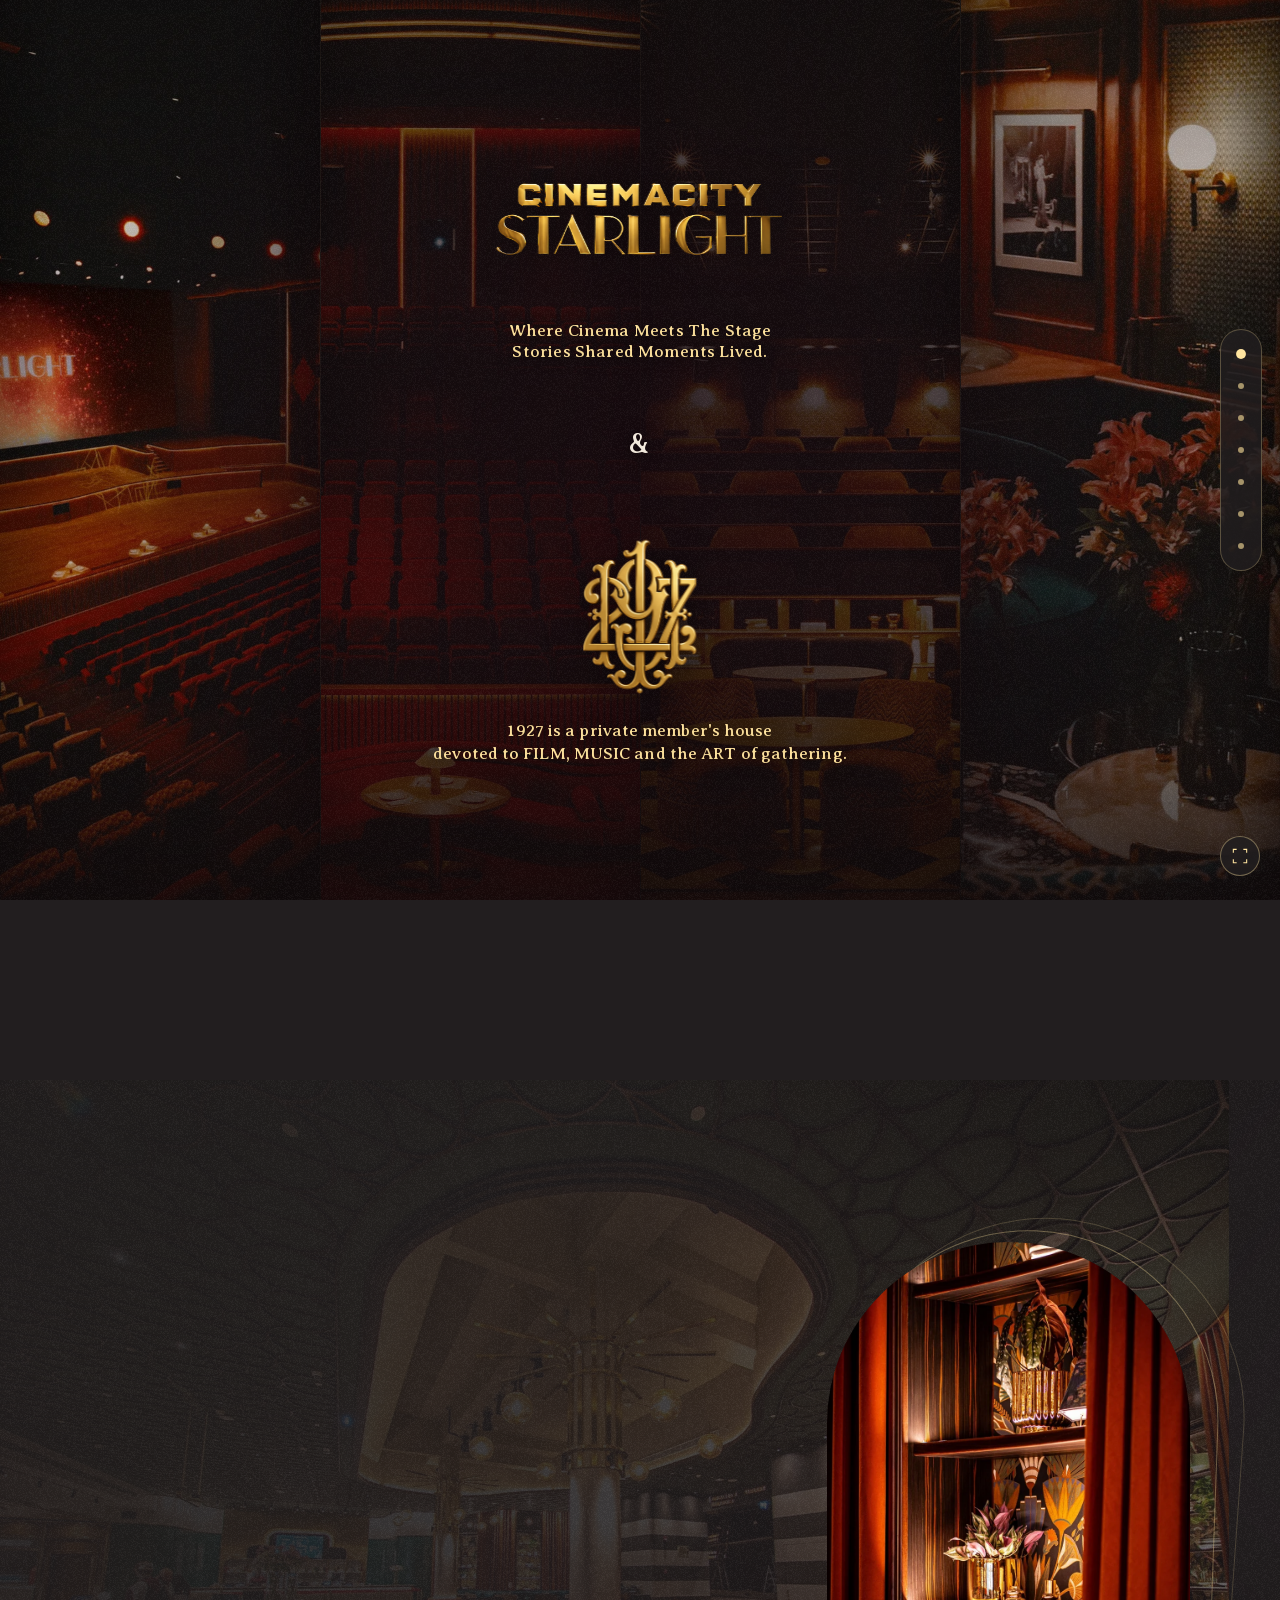
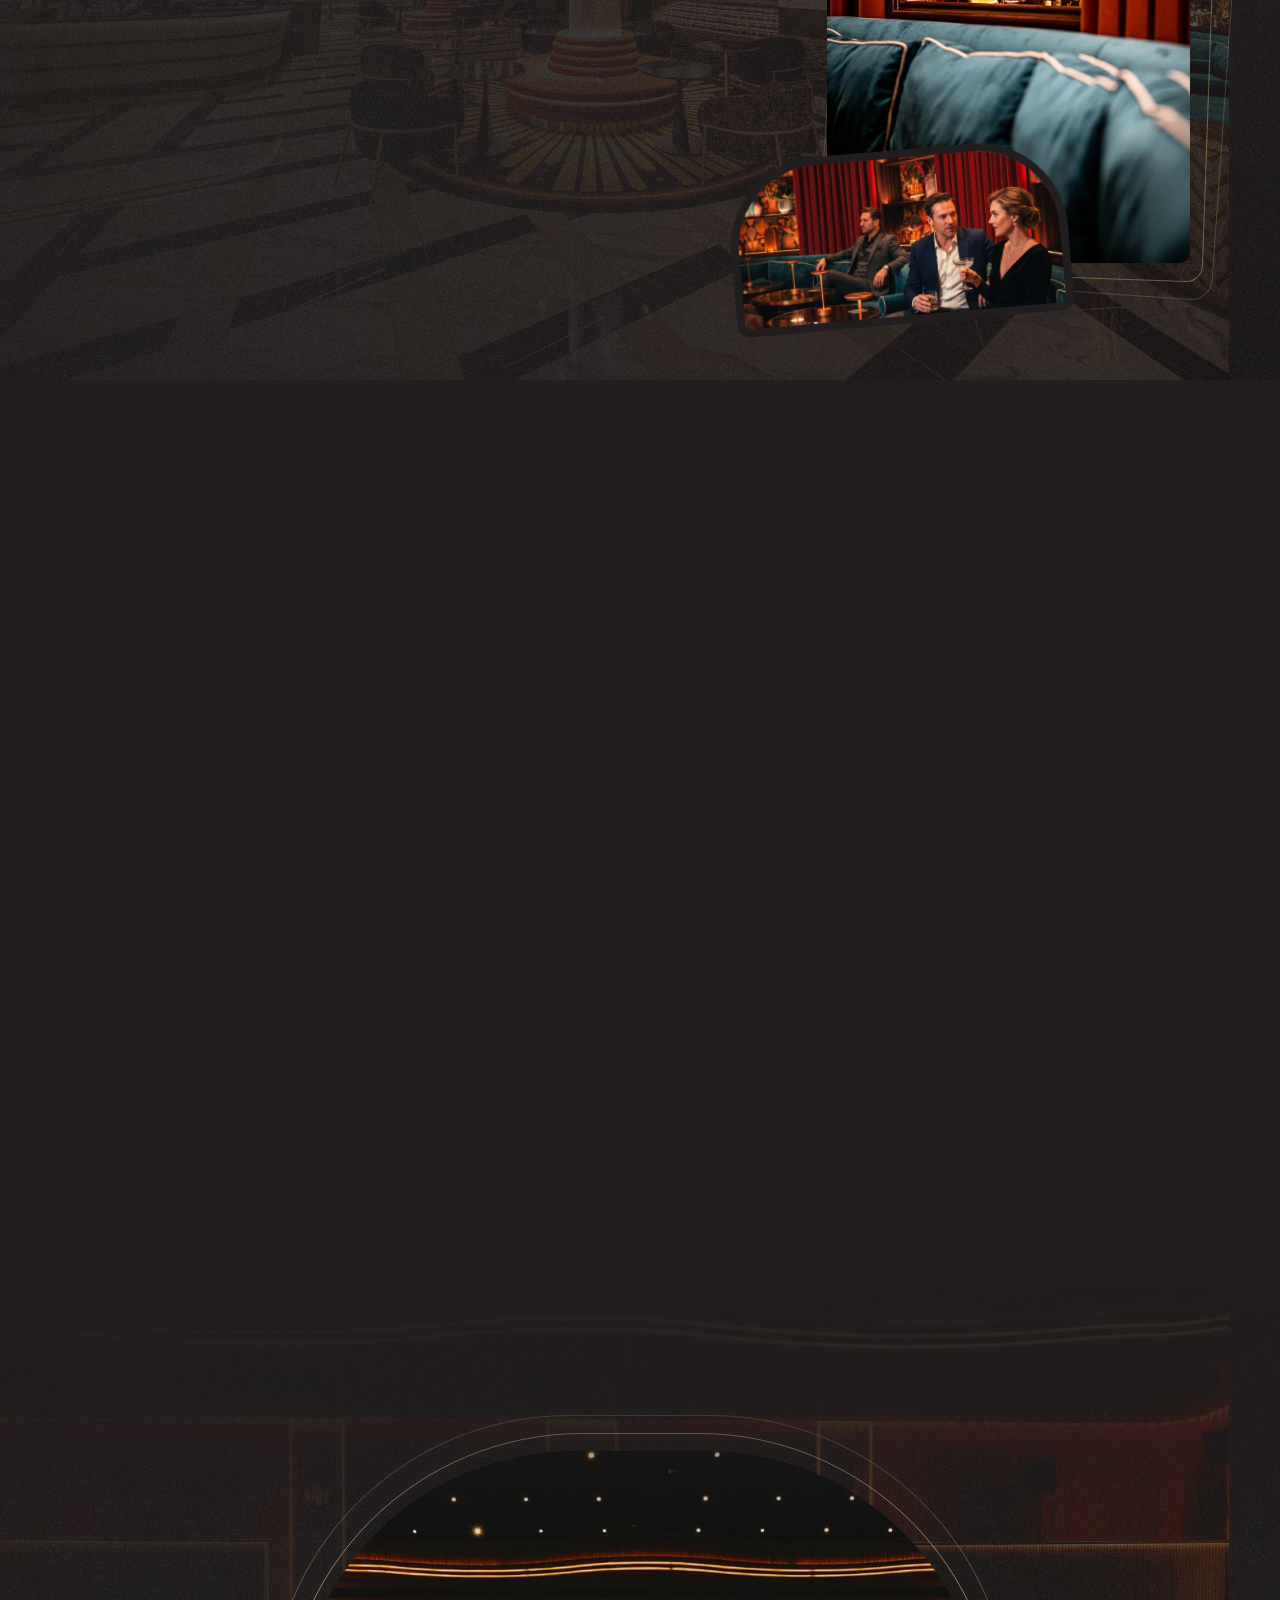
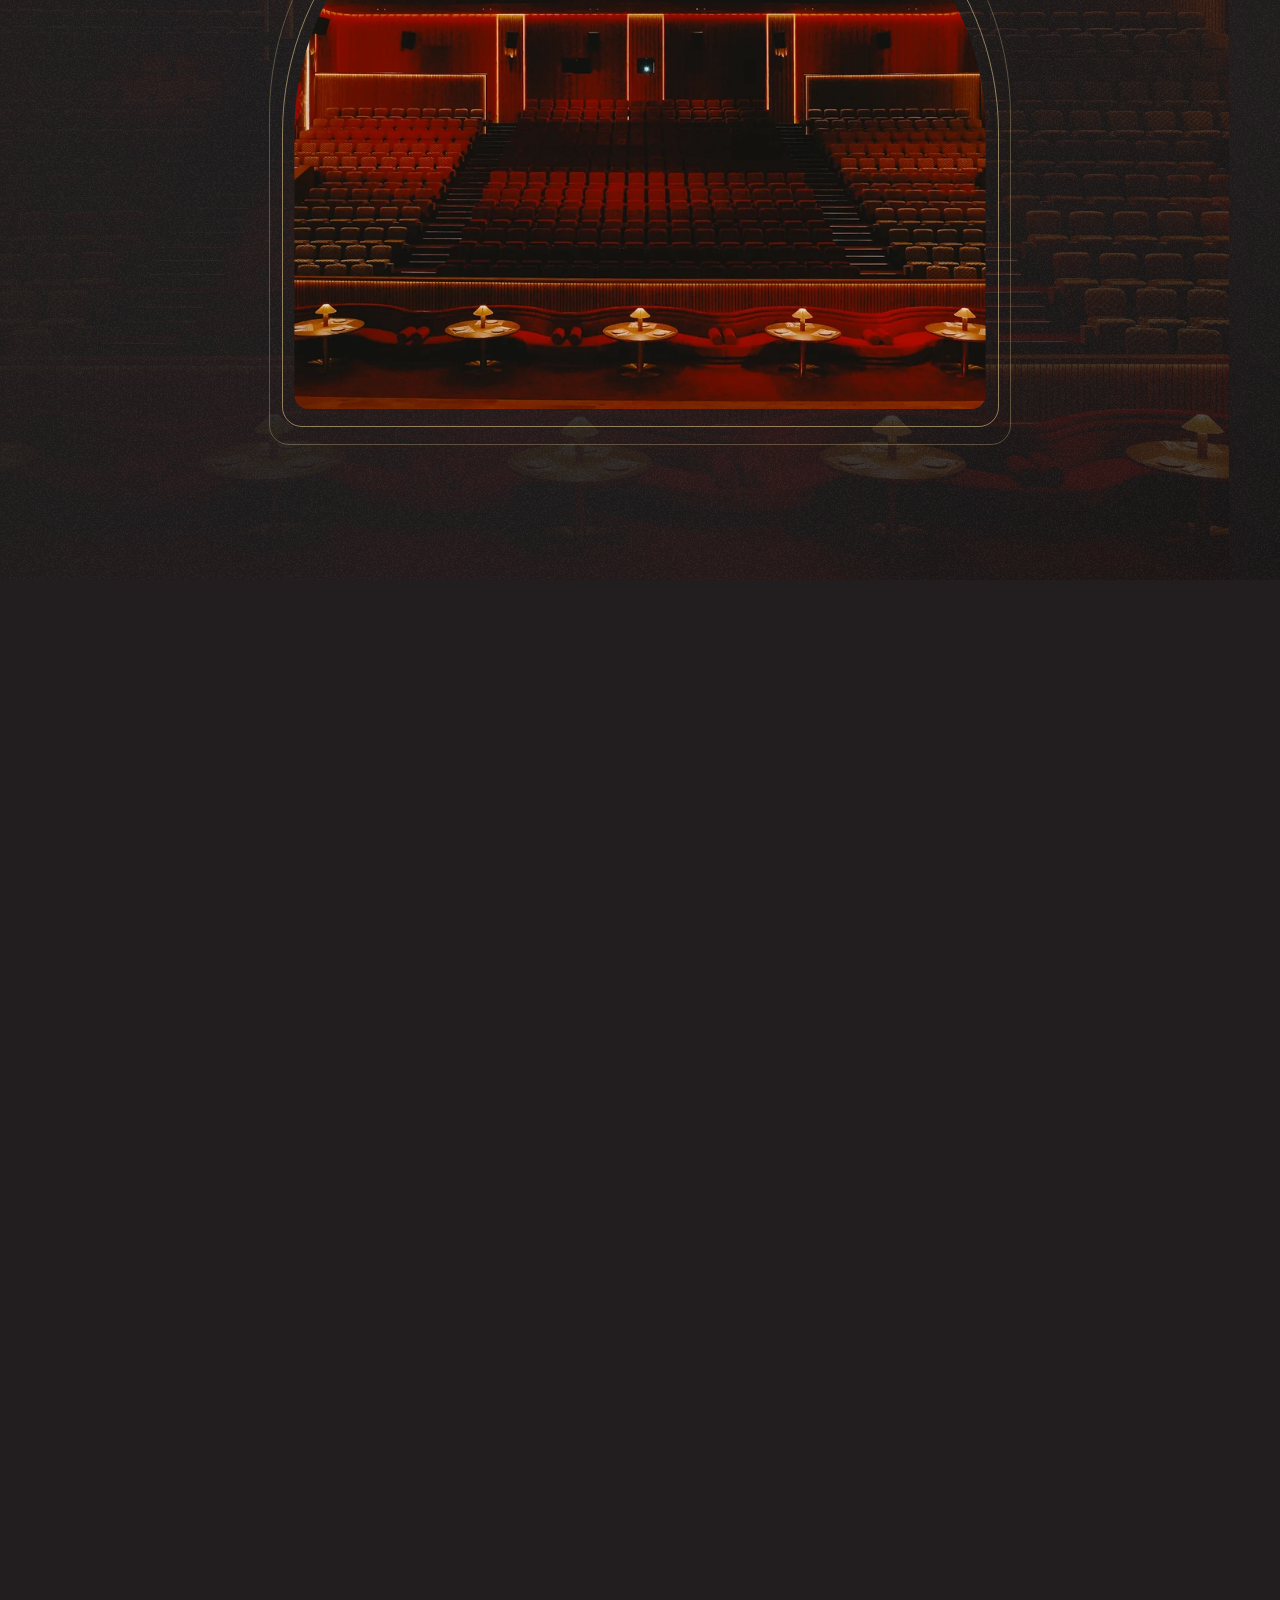
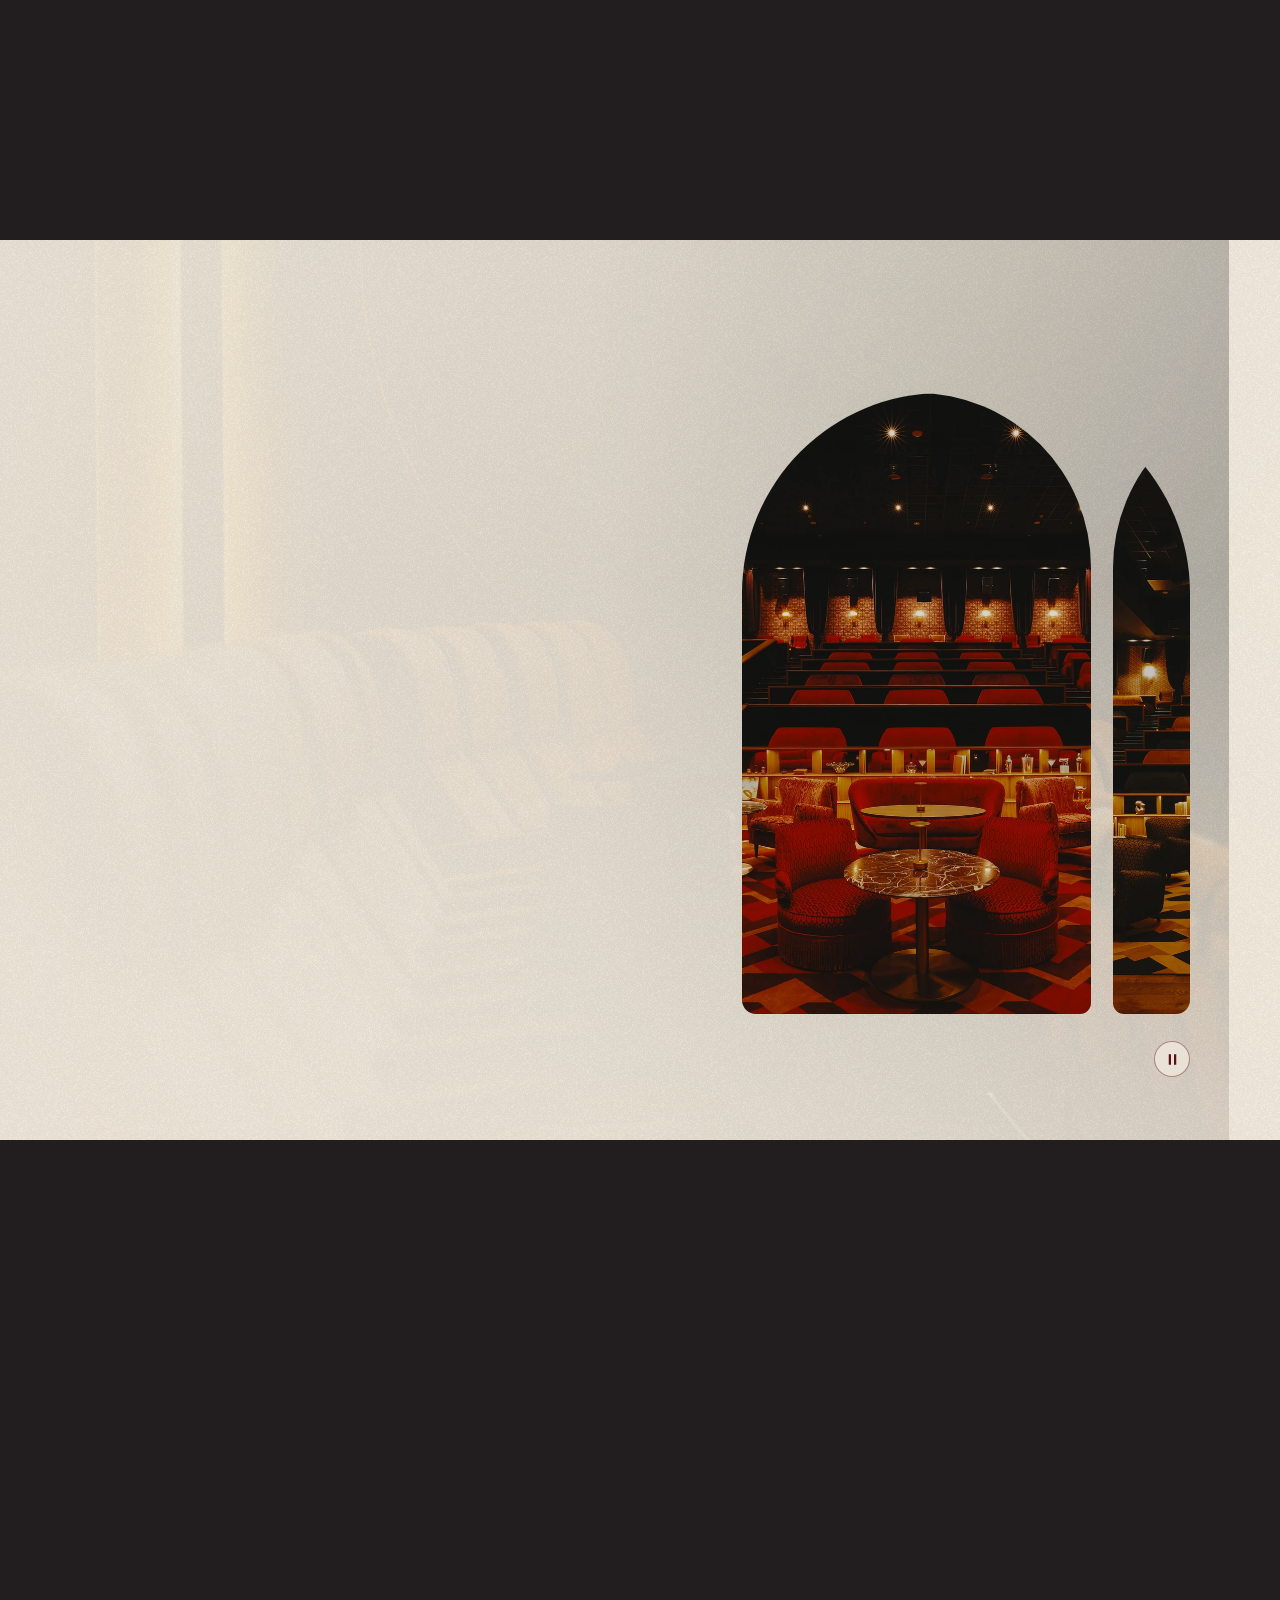
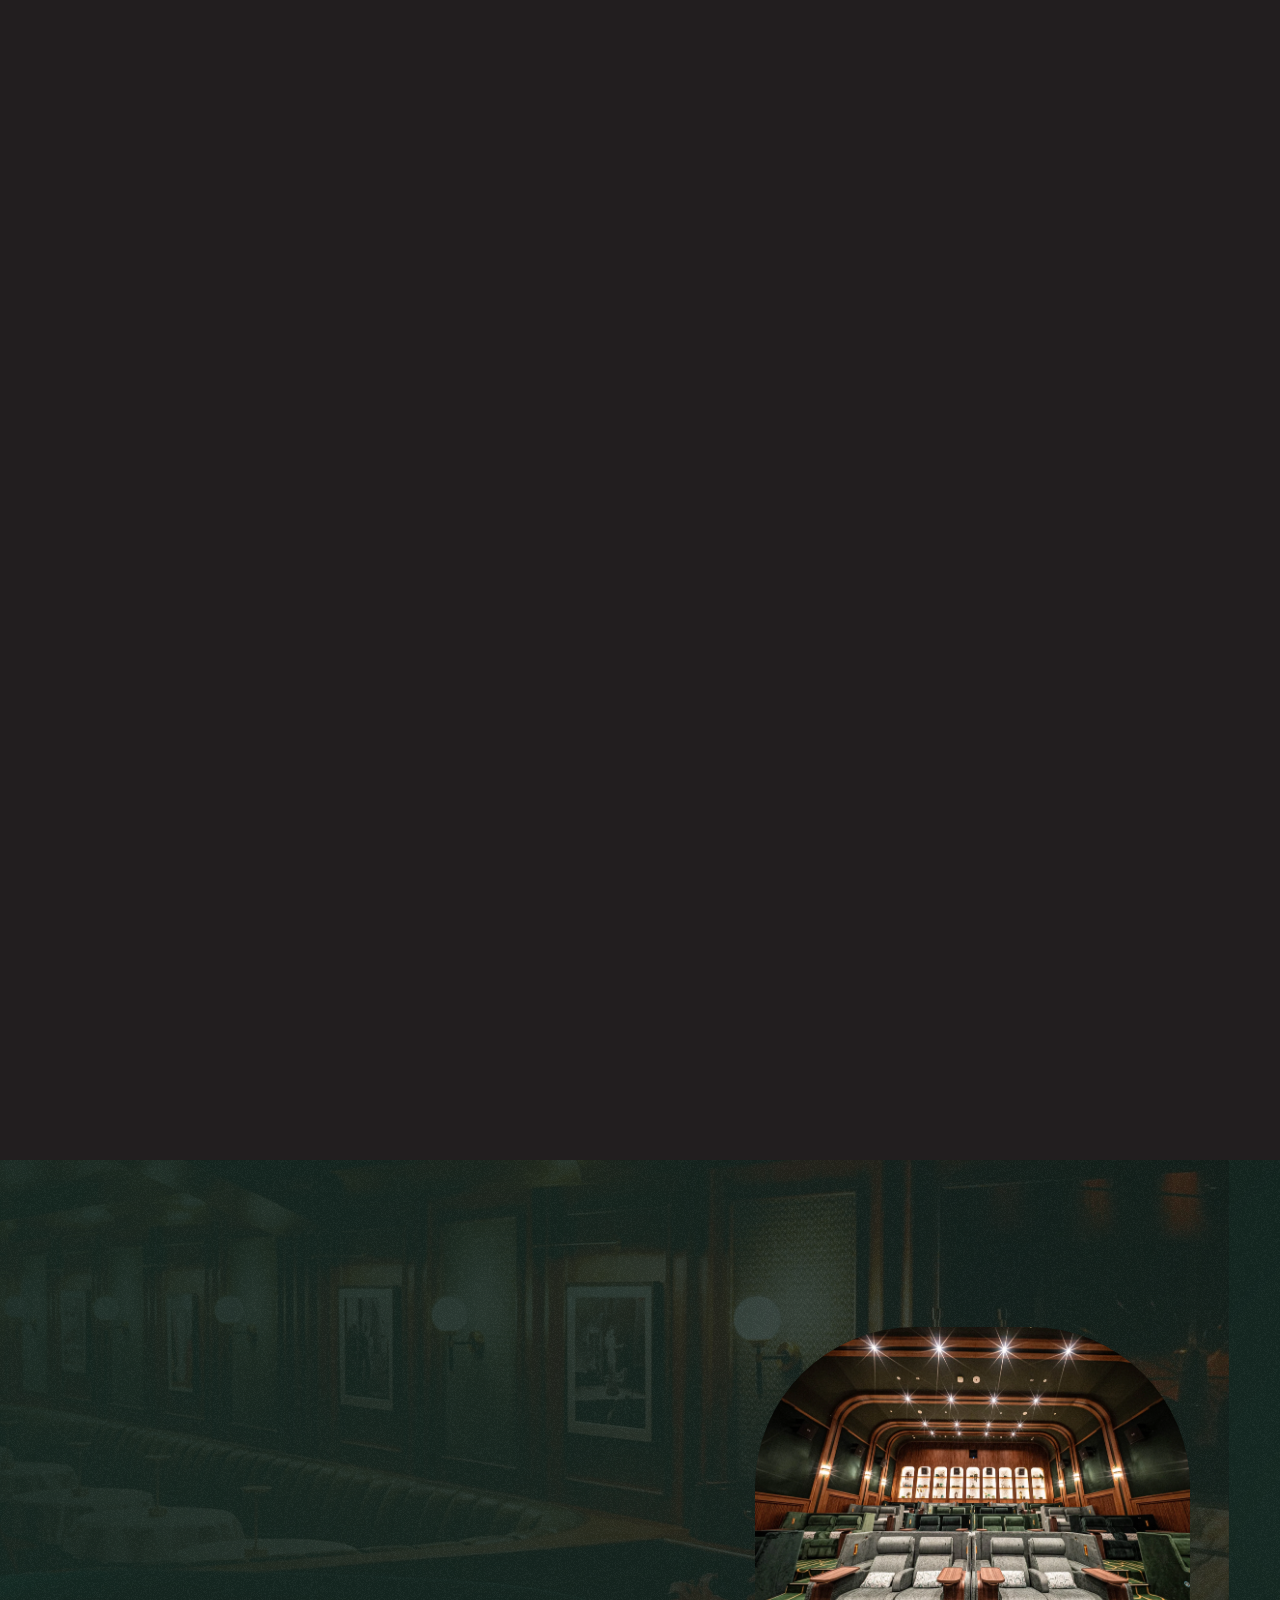
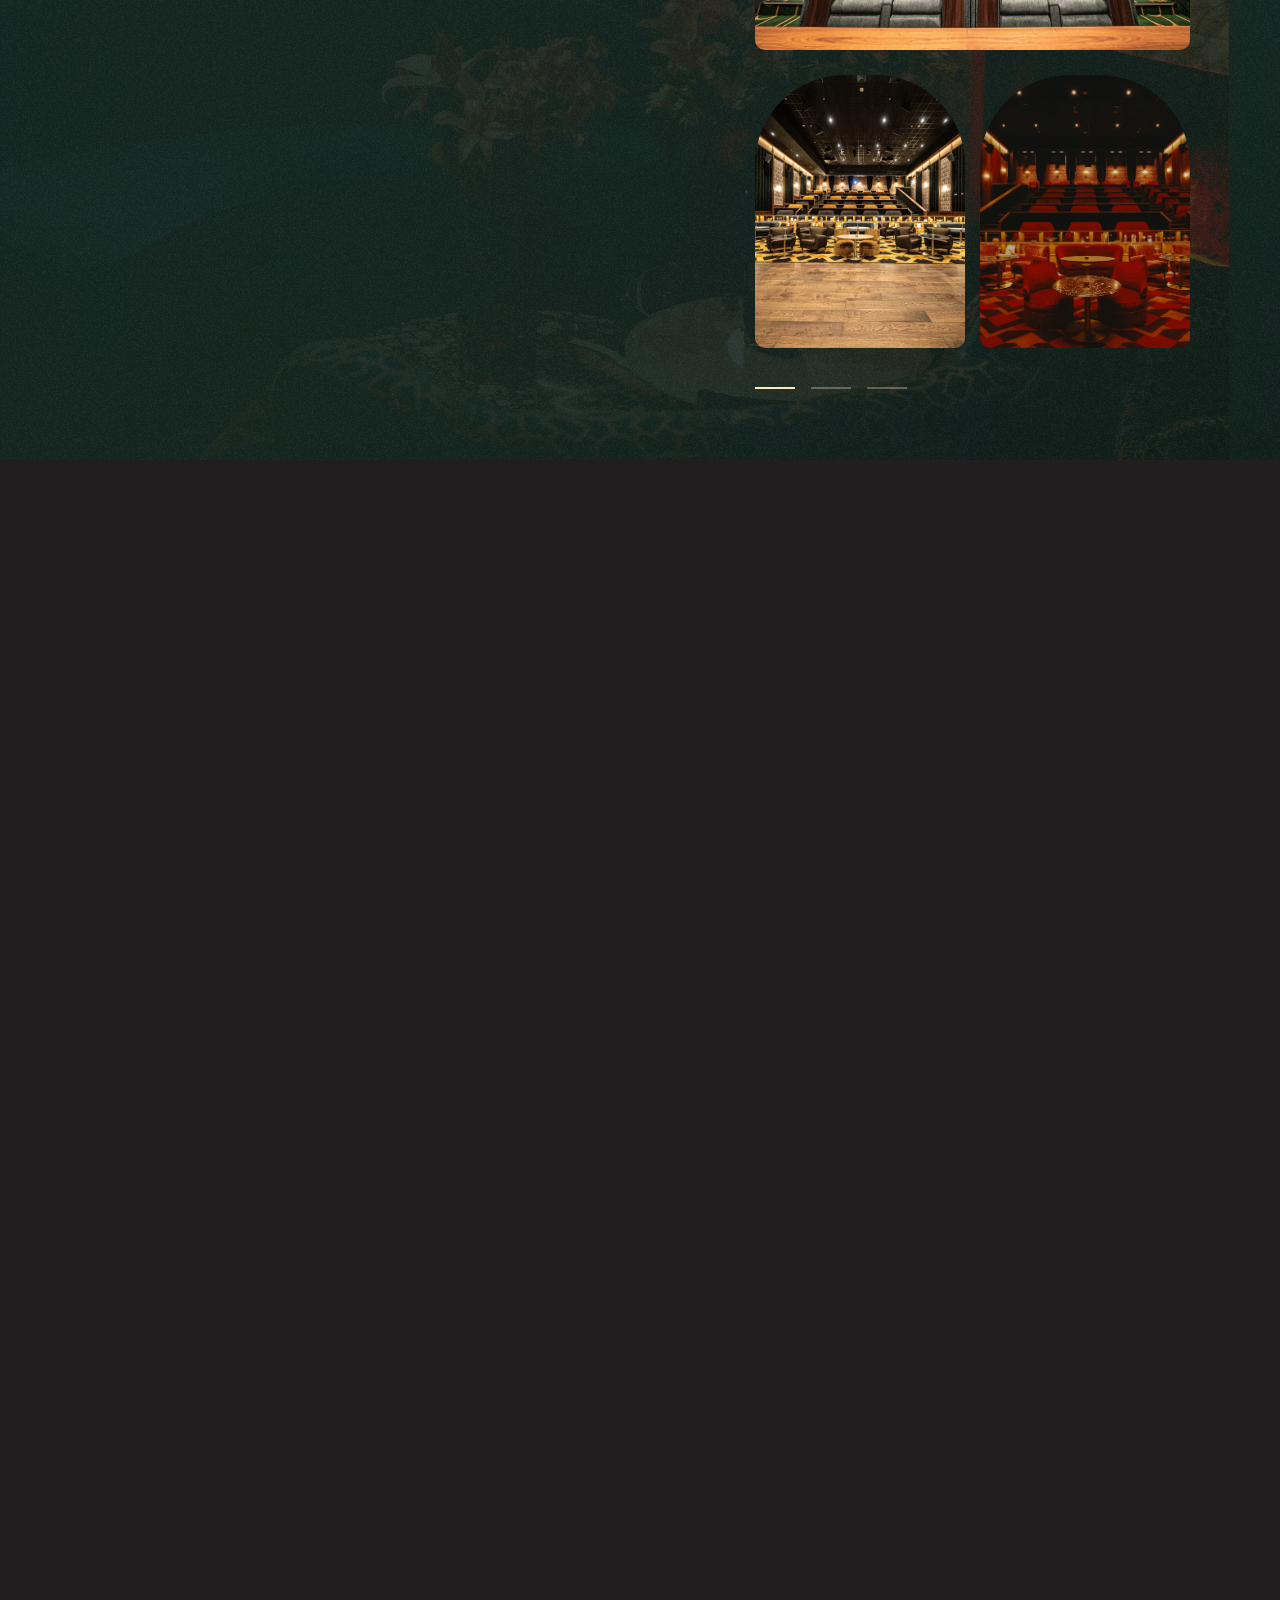
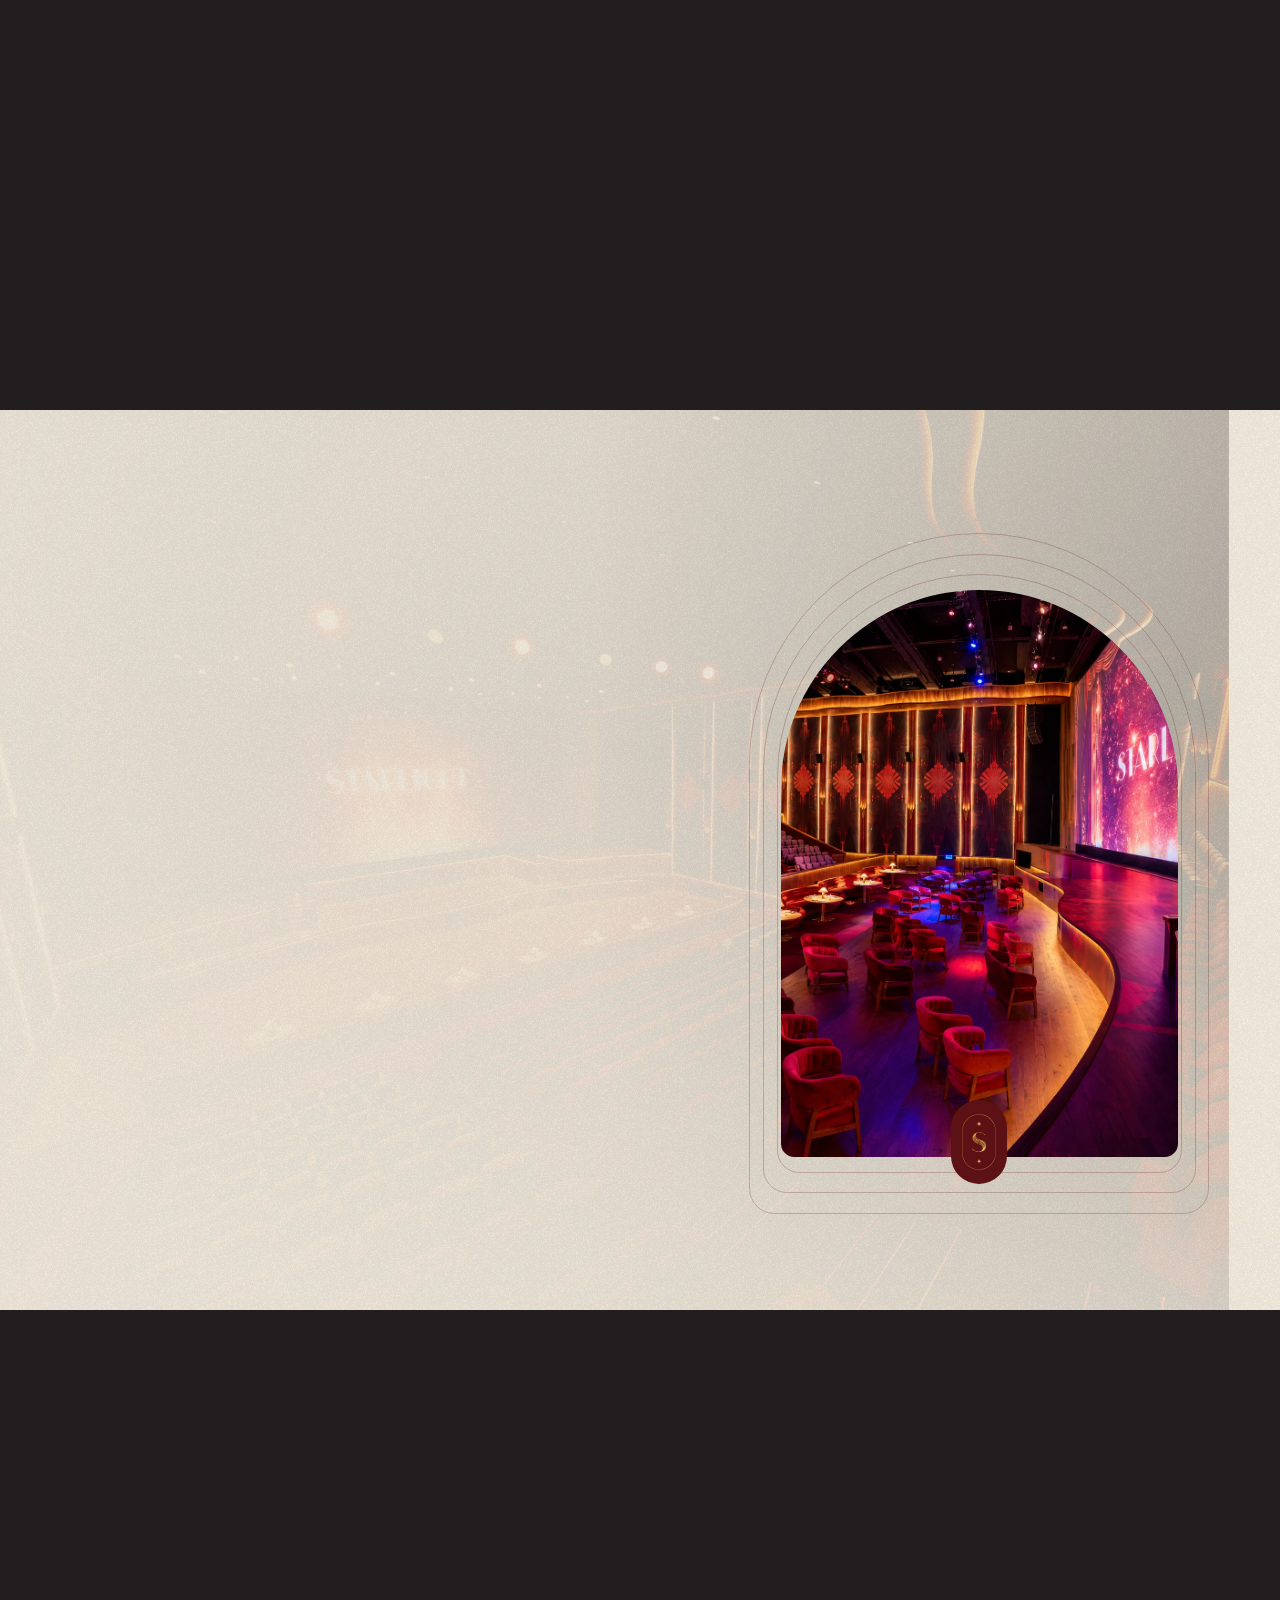
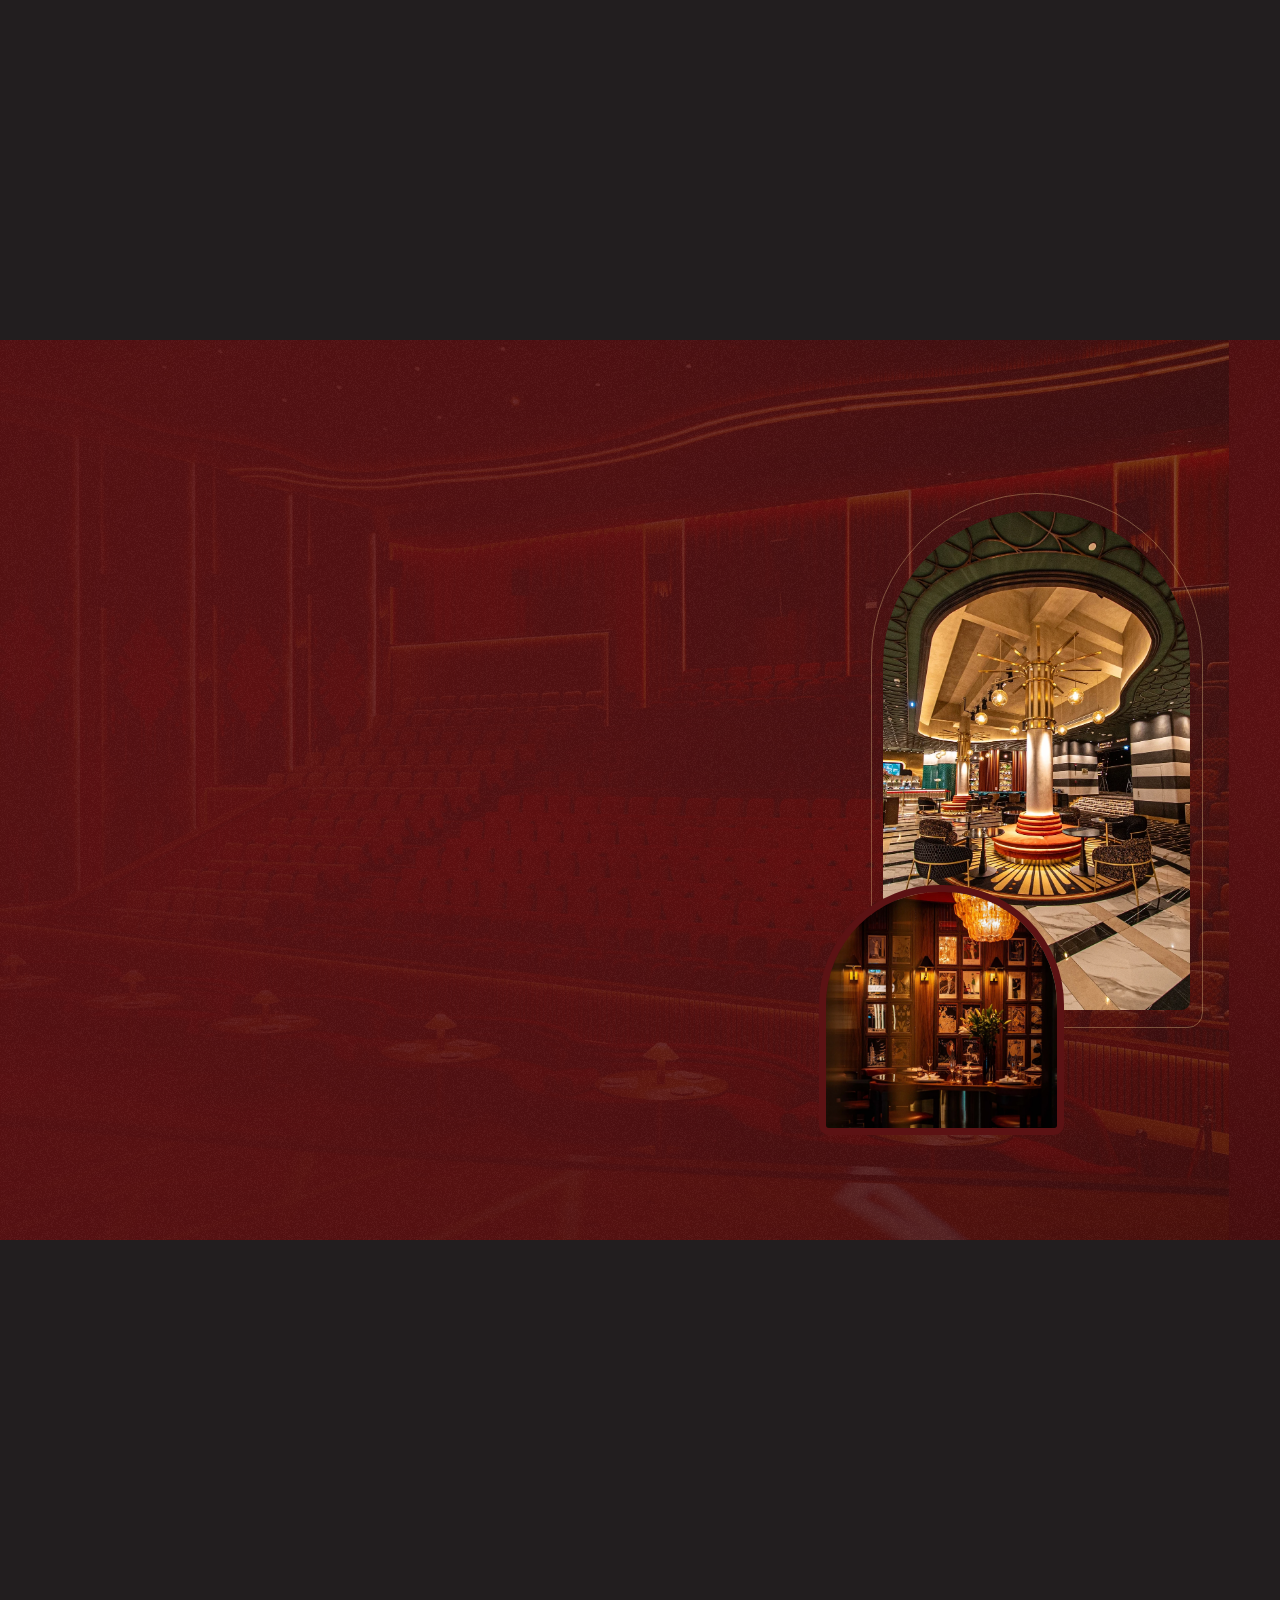
==== presentation/index.html @ e727a0d0 "Publish animated Starlight & 1927 presentation v22 with optimized web photos" ====
<!doctype html>
<html lang="en">
<head>
  <meta charset="utf-8"><meta name="viewport" content="width=device-width, initial-scale=1">
  <meta name="theme-color" content="#5c1214">
  <title>Cinemacity Starlight &amp; 1927</title>
  <link rel="icon" href="assets/emblem-gold.svg" type="image/svg+xml">
  <link rel="preload" href="assets/opening-starlight.webp" as="image">
  <link rel="preload" href="assets/AveriaSerifLibre-Regular.ttf" as="font" type="font/ttf" crossorigin>
  <link rel="stylesheet" href="scrollcraft.css"><link rel="stylesheet" href="style.css"><link rel="stylesheet" href="brandbook-motion.css"><link rel="stylesheet" href="full-deck.css">
  <link rel="stylesheet" href="opening-titles.css"><link rel="stylesheet" href="cover-stack.css"><link rel="stylesheet" href="full-copy.css"><link rel="stylesheet" href="cover-columns.css">
  <script src="scrollcraft.js" defer></script><script src="opening-titles.js" defer></script><script src="app.js" defer></script>
<link rel="stylesheet" href="scene-backgrounds.css">
<link rel="stylesheet" href="screening-loop.css"><script src="screening-loop.js" defer></script>
</head>
<body>
  <nav class="chapter-nav" aria-label="Presentation sections">
    <a href="#cover" aria-label="Cinemacity Starlight &amp; 1927" aria-current="true"><span></span></a>
    <a href="#starlight" aria-label="Cinemacity Starlight"><span></span></a>
    <a href="#theatre" aria-label="The Starlight Theatre"><span></span></a>
    <a href="#screening" aria-label="The Screening Rooms"><span></span></a>
    <a href="#nineteen" aria-label="1927"><span></span></a>
    <a href="#craft" aria-label="Craft and Technical Specification"><span></span></a>
    <a href="#hosting" aria-label="Hosting With Us"><span></span></a>
  </nav>
  <button class="fullscreen" aria-label="Enter fullscreen" title="Full screen"><svg viewBox="0 0 24 24" aria-hidden="true"><path d="M8 4H4v4M16 4h4v4M4 16v4h4M20 16v4h-4"/></svg></button>
  <main id="presentation"><section id="cover" class="folio cover" data-sc-act="pin" data-sc-span="2.2" aria-labelledby="cover-title">
      <div class="sc-stage" data-sc-stage>
        <div class="sheet cover-sheet">
          <div class="cover-backdrop" aria-hidden="true">
            <figure class="cover-column"><img src="assets/opening-theatre-angle.webp" alt="" width="7008" height="4672" fetchpriority="high"></figure>
            <figure class="cover-column"><img src="assets/opening-theatre-front.webp" alt="" width="7008" height="4672"></figure>
            <figure class="cover-column"><img src="assets/opening-auditorium.webp" alt="" width="5460" height="3071"></figure>
            <figure class="cover-column"><img src="assets/opening-lounge.webp" alt="" width="6993" height="3934"></figure>
          </div>
          <div class="cover-scrim" aria-hidden="true"></div><div class="cover-grain" aria-hidden="true"></div>
          <div class="cover-lockup">
            <h1 id="cover-title" class="cover-accessible-title" data-copy>Cinemacity Starlight &amp; 1927</h1>
            <img class="cover-logo-starlight" src="assets/opening-starlight.webp" alt="Cinemacity Starlight" width="2048" height="682">
            <div class="cover-tagline" data-opening-title><span data-copy>Where Cinema Meets The Stage</span> <span data-copy>Stories Shared Moments Lived.</span></div>
            <div class="cover-amp" data-copy>&amp;</div>
            <img class="cover-logo-1927" src="assets/opening-1927.webp" alt="1927" width="971" height="1619">
            <div class="cover-house-copy" data-opening-title><p data-copy>1927 is a private member's house</p> <p data-copy>devoted to FILM, MUSIC and the ART of gathering.</p></div>
          </div>
        </div>
      </div>
    </section><section id="starlight" class="folio starlight" data-sc-act="pin" data-sc-span="3" data-arrival=".68" aria-labelledby="starlight-title"><div class="sc-stage" data-sc-stage><div class="sheet starlight-sheet"><div class="scene-backdrop" aria-hidden="true"><img src="assets/lobby.webp" alt="" decoding="async"></div><div class="editorial-copy"><h2 id="starlight-title" data-copy>Cinemacity Starlight</h2><ul class="presentation-bullets "><li class="slide-lead" data-copy>The golden age of cinema, reimagined</li><li data-copy>Interiors drawn from the 1920s, the <strong data-highlight>golden age of cinema</strong></li><li data-copy><strong data-highlight>Six screens</strong> in total, each with its own identity and colour palette</li><li data-copy><strong data-highlight>Screen 5 is the Starlight Theatre</strong>, the heart of the venue</li><li data-copy>Lobby reception for 200 standing, opening onto the Starlight kitchen</li><li data-copy><strong data-highlight>Italian and Mexican menu, signed by open wood-fired pizzas</strong></li><li data-copy>The same recipe as our Graffiti restaurant at Al Qana</li></ul></div><div class="photo-composition"><div class="photo-outline" aria-hidden="true"></div><div class="photo-outline-second" aria-hidden="true"></div><figure class="tall-photo"><img src="assets/detail.webp" alt="Starlight lobby upholstery and decorative shelving."></figure><figure class="small-theatre"><img src="assets/starlight-lounge-99656.webp" alt="Three adults seated in a lounge with teal sofas, red wall panels and brass table lamps."></figure></div></div></div></section><section id="theatre" class="folio theatre" data-sc-act="pin" data-sc-span="3.4" data-arrival=".68" aria-labelledby="theatre-title"><div class="sc-stage" data-sc-stage><div class="sheet theatre-sheet"><div class="scene-backdrop" aria-hidden="true"><img src="assets/opening-theatre-front.webp" alt="" decoding="async"></div><div class="theatre-frame theatre-frame-outer" aria-hidden="true"></div><div class="theatre-frame theatre-frame-inner" aria-hidden="true"></div><figure class="theatre-photo"><img src="assets/theatre-cs23.webp" alt="The Starlight Theatre in warm amber light, with an open wooden front floor."></figure><div class="theatre-top-shade" aria-hidden="true"></div><h2 id="theatre-title" data-copy>The Starlight Theatre</h2><div class="theatre-facts"><ul class="presentation-bullets "><li class="slide-lead" data-copy>Screen 5: around 500 seated, with a stage</li><li data-copy>Around <strong data-highlight>500 seated,</strong> with a modular section for dining</li><li data-copy><strong data-highlight>Full stage for live performance</strong>: 10–20 performers</li><li data-copy>Best suited to stand-up comedy, live bands, and small-company opera and ballet</li><li data-copy><strong data-highlight>Artist rooms</strong> below the stage: several rooms and private facilities</li><li data-copy>Standing reception: 150</li><li data-copy>Conference, ceremony and premiere formats on request</li></ul></div></div></div></section><section id="screening" class="folio screening" data-sc-act="pin" data-sc-span="3.8" data-arrival=".23" aria-labelledby="screening-title"><div class="sc-stage" data-sc-stage><div class="sheet screening-sheet"><div class="scene-backdrop" aria-hidden="true"><img src="assets/cinema4.webp" alt="" decoding="async"></div><div class="screening-copy"><h2 id="screening-title" data-copy>The Screening Rooms</h2><ul class="presentation-bullets "><li class="slide-lead" data-copy>Five further screens, five distinct identities</li><li data-copy><strong data-highlight>Cinemas 1–4 and 6: 79–145 seats each,</strong> depending on the screen</li><li data-copy><strong data-highlight>VIP</strong>: <strong data-highlight>electric</strong> full <strong data-highlight>recliners, call-button service, pillows and blankets</strong></li><li data-copy><strong data-highlight>Club</strong>: electric semi-recliners, in-seat ordering</li><li data-copy><strong data-highlight>Deluxe</strong>: semi-recliners, in-seat ordering</li><li data-copy>Dining served in-seat across every tier</li></ul></div><div class="screening-gallery" tabindex="0" role="region" aria-label="Screening room photographs"><div class="screening-rail"><div class="screening-loop-group"><figure><img src="assets/screening-v14-cabaret.webp" alt="Red auditorium, stepped sofas, front lounge seating and tables, geometric floor." width="5384" height="3028" decoding="async"></figure><figure><img src="assets/screening-v14-guild.webp" alt="Amber auditorium, stepped sofas and front lounge chairs with tables." width="5460" height="3071" decoding="async"></figure><figure><img src="assets/screening-v14-vault-wide.webp" alt="Wide view of dark green recliners, timber ribs and illuminated patterned shelving." width="4000" height="2668" decoding="async"></figure><figure><img src="assets/screening-v14-vault-detail.webp" alt="Portrait view of green recliner and side table, timber walls and sconces; another angle of the same Vault room, not an additional room." width="2668" height="4000" decoding="async"></figure><figure><img src="assets/screening-v14-cinema3.webp" alt="Blue-grey seats, botanical-pattern cushions, timber tray tables and glowing wall frames." width="4672" height="7008" decoding="async"></figure><figure><img src="assets/screening-v14-cinema2.webp" alt="Red reclining seats, arched wall detail and circular wall light." width="5240" height="7856" decoding="async"></figure><figure><img src="assets/screening-v14-cinema1.webp" alt="Dark teal seating with timber trays and gold arched wall panels." width="4672" height="7008" decoding="async"></figure><figure><img src="assets/screening-v14-cinema4.webp" alt="Ochre seats below circular wall motifs and amber vertical lighting." width="4672" height="7008" decoding="async"></figure></div></div></div><button class="screening-pause" type="button" aria-label="Pause image carousel" aria-pressed="false"><svg viewBox="0 0 20 20" aria-hidden="true"><path class="pause-shape" d="M5 3h3v14H5zM12 3h3v14h-3z"/><path class="play-shape" d="M6 3l11 7-11 7z"/></svg></button><div class="gallery-track" aria-hidden="true"><i></i></div></div></div></section><section id="nineteen" class="folio nineteen" data-sc-act="pin" data-sc-span="5.5" data-arrival=".23" aria-labelledby="nineteen-title"><div class="sc-stage" data-sc-stage><div class="sheet nineteen-sheet"><div class="scene-backdrop" aria-hidden="true"><img src="assets/opening-lounge.webp" alt="" decoding="async"></div><div class="nineteen-copy"><h2 id="nineteen-title" data-copy>1927</h2><ul class="presentation-bullets "><li class="slide-lead" data-copy>Open to the public now. A private members&#x27; house from 2027</li><li data-copy><strong data-highlight>Three screens</strong>: The <strong data-highlight>Vault, 34 fully reclining seats</strong></li><li data-copy><strong data-highlight>The Guild and The Cabaret, 88 couch seats</strong> each</li><li data-copy><strong data-highlight>Restaurant and lounge</strong>: <strong data-highlight>80 seated</strong> · 120 standing · <strong data-highlight>stage</strong> for 3–4 performers</li><li data-copy>Second <strong data-highlight>kitchen: Italian and Parisian</strong>, more elevated; menus across bar, restaurant and in-screen dining</li><li data-copy><strong data-highlight>The Stateroom</strong>: <strong data-highlight>private table for 12,</strong> for board meetings and panel discussions</li></ul></div><div class="club-visuals"><div class="club-beat club-screens" data-club-beat="0"><div class="club-rooms"><figure class="vault-card"><img src="assets/vault.webp" alt="The Vault."></figure><div class="paired-rooms"><figure class=""><img src="assets/guild.webp" alt="The Guild."></figure><figure class=""><img src="assets/cabaret.webp" alt="The Cabaret."></figure></div></div></div><div class="club-beat club-dining" data-club-beat="1"><figure class="lounge-photo"><img src="assets/lounge.webp" alt="1927 restaurant and lounge."></figure><div class="lounge-frame" aria-hidden="true"></div></div><div class="club-beat club-private" data-club-beat="2"><figure class="private-photo"><img src="assets/stateroom.webp" alt="The Stateroom dining table, chandelier and poster wall."></figure></div></div><div class="club-route" role="group" aria-label="1927 spaces"><button data-club-go="0" aria-label="Three screens" aria-pressed="true"></button><button data-club-go="1" aria-label="Restaurant and lounge" aria-pressed="false"></button><button data-club-go="2" aria-label="The Stateroom" aria-pressed="false"></button></div></div></div></section><section id="craft" class="folio craft" data-sc-act="pin" data-sc-span="2.7" data-arrival=".68" aria-labelledby="craft-title"><div class="sc-stage" data-sc-stage><div class="sheet craft-sheet"><div class="scene-backdrop" aria-hidden="true"><img src="assets/opening-theatre-angle.webp" alt="" decoding="async"></div><div class="craft-copy"><h2 id="craft-title" data-copy>Craft and Technical Specification</h2><ul class="presentation-bullets technical-list"><li class="slide-lead" data-copy>Projection, sound and stage, produced in-house</li><li data-copy><strong data-highlight>Dolby Atmos surround</strong> at Starlight; 1927 Atmos installation in progress</li><li data-copy><strong data-highlight>Digital laser projection</strong></li><li data-copy><strong data-highlight>Resolume live visual system</strong> driving the main screen</li><li data-copy>Custom screen artwork and <strong data-highlight>professional AV team in-house</strong></li><li data-copy>Music licensing held and managed in-house</li></ul></div><div class="craft-photo"><figure class=""><img src="assets/craft-starlight2.webp" alt="Starlight auditorium with an illuminated screen, stage, rows of seating and red lounge chairs on the front floor."></figure><div class="craft-lines" aria-hidden="true"><i></i><i></i><i></i></div><img class="craft-emblem" src="assets/emblem-gold.svg" alt=""></div></div></div></section><section id="hosting" class="folio hosting" data-sc-act="pin" data-sc-span="2.5" data-arrival=".68" aria-labelledby="hosting-title"><div class="sc-stage" data-sc-stage><div class="sheet hosting-sheet"><div class="scene-backdrop" aria-hidden="true"><img src="assets/hosting-cs21.webp" alt="" decoding="async"></div><div class="hosting-copy"><h2 id="hosting-title" data-copy>Hosting With Us</h2><ul class="presentation-bullets contacts"><li class="slide-lead" data-copy>One House, many occasions</li><li data-copy><strong data-highlight>Premieres, comedy, music, opera, ballet, ceremonies and corporate</strong> programming</li><li data-copy>Included: dedicated event planner, full private use, branded décor, <strong data-highlight>bespoke in-house catering</strong></li><li data-copy><strong data-highlight>Single-screen hire or full-venue buyout</strong> at both venues · <strong data-highlight>Alcohol licensing available</strong></li><li data-copy><a href="tel:+971565337573"><strong data-highlight>Saleh Atassi, General Manager · +971 56 533 7573</strong></a></li><li data-copy><a href="tel:+971563645054"><strong data-highlight>Ramzy Shara, Events Coordinator · +971 56 364 5054</strong></a></li><li data-copy><strong data-highlight><a href="https://cinemacity.ae" target="_blank" rel="noopener">cinemacity.ae</a> · <a href="https://1927.ae" target="_blank" rel="noopener">1927.ae</a></strong></li></ul></div><div class="hosting-photos"><figure class="hosting-lobby"><img src="assets/lobby.webp" alt="Starlight lobby and reception."></figure><figure class="hosting-private"><img src="assets/stateroom.webp" alt="The Stateroom dining area."></figure><div class="hosting-line" aria-hidden="true"></div></div></div></div></section></main></body></html>
---- presentation/scrollcraft.css ----
/* ============================================================================
   scrollcraft.css: the taste floor
   ----------------------------------------------------------------------------
   Two layers, and the split matters:

     TOKENS   what you override per brand. Colour roles, the type ramp, the
              spacing scale, elevation, motion. A brand is ~12 values.
     DEVICES  what the engine drives. Do not restyle these to taste; they are
              the mechanism. Style your own markup instead.

   Nothing here draws a "component". There are no card, badge, or pill classes,
   because a stylesheet that ships those is how every page built on it ends up
   with the same shapes. You get a floor and a vocabulary; the composition is
   yours.
   ========================================================================== */

/* ---------------------------------------------------------------- tokens -- */
:root {
  /* --- colour roles. Override these six and the page is rebranded. -------- */
  --sc-canvas:      #08090b;   /* the page ground. Drift interpolates this.   */
  --sc-surface:     #101217;   /* anything raised off the ground             */
  --sc-ink:         #f4f2ef;   /* primary text                               */
  --sc-ink-soft:    #9a9ba1;   /* secondary text. Tinted, never flat gray.   */
  --sc-accent:      #d8ff3e;   /* ONE accent. It owns a region, not confetti. */
  --sc-accent-ink:  #08090b;   /* text that sits on the accent               */

  --sc-hairline:    color-mix(in oklab, var(--sc-ink) 12%, transparent);
  --sc-hairline-strong: color-mix(in oklab, var(--sc-ink) 22%, transparent);

  /* --- type. Two families max. Display carries voice, text carries prose. - */
  --sc-font-display: "Instrument Sans", "Geist", system-ui, sans-serif;
  --sc-font-text:    "Geist", system-ui, sans-serif;
  --sc-font-mono:    "Geist Mono", ui-monospace, monospace;

  /* Fluid ramp. Tracking tightens as size grows because a face set at 6rem
     with 0 tracking reads loose; this is optical correction, not decoration. */
  --sc-t-xs:   clamp(0.75rem, 0.72rem + 0.15vw, 0.82rem);
  --sc-t-sm:   clamp(0.875rem, 0.84rem + 0.18vw, 0.95rem);
  --sc-t-base: clamp(1rem, 0.96rem + 0.22vw, 1.125rem);
  --sc-t-lg:   clamp(1.2rem, 1.1rem + 0.5vw, 1.5rem);
  --sc-t-xl:   clamp(1.6rem, 1.35rem + 1.2vw, 2.25rem);
  --sc-t-2xl:  clamp(2.1rem, 1.6rem + 2.4vw, 3.4rem);
  --sc-t-3xl:  clamp(2.8rem, 1.9rem + 4.2vw, 5rem);
  --sc-t-4xl:  clamp(3.4rem, 1.9rem + 6.6vw, 7.5rem);

  --sc-track-tight:  -0.035em;
  --sc-track-snug:   -0.02em;
  --sc-track-normal: -0.005em;
  --sc-track-wide:    0.08em;

  --sc-leading-none: 0.94;
  --sc-leading-tight: 1.06;
  --sc-leading-body: 1.62;

  --sc-measure: 62ch;

  /* --- space. 4px base: the useful middle steps an 8-only scale misses. --- */
  --sc-1: 0.25rem;  --sc-2: 0.5rem;   --sc-3: 0.75rem;  --sc-4: 1rem;
  --sc-5: 1.5rem;   --sc-6: 2rem;     --sc-7: 3rem;     --sc-8: 4rem;
  --sc-9: 6rem;     --sc-10: 8rem;    --sc-11: 12rem;

  /* Section rhythm is fluid so a phone doesn't inherit desktop air. */
  --sc-section: clamp(4.5rem, 9vw, 11rem);
  --sc-gutter:  clamp(1.25rem, 5vw, 5.5rem);
  --sc-maxw:    82rem;

  /* --- radius. Pick one scale for the page and hold it. ------------------- */
  --sc-r-sm: 6px;  --sc-r-md: 12px;  --sc-r-lg: 20px;  --sc-r-pill: 999px;

  /* --- elevation. Every shadow has an offset AND a soft blur, and is tinted
         to the canvas hue. A zero-offset coloured halo is decoration, not
         depth, so there isn't one here. ---------------------------------- */
  --sc-shadow-color: 220 40% 2%;
  --sc-e1: 0 1px 2px hsl(var(--sc-shadow-color) / 0.28),
           0 2px 6px -1px hsl(var(--sc-shadow-color) / 0.20);
  --sc-e2: 0 2px 4px hsl(var(--sc-shadow-color) / 0.24),
           0 8px 18px -4px hsl(var(--sc-shadow-color) / 0.30);
  --sc-e3: 0 4px 8px hsl(var(--sc-shadow-color) / 0.22),
           0 18px 40px -8px hsl(var(--sc-shadow-color) / 0.38),
           0 48px 90px -24px hsl(var(--sc-shadow-color) / 0.30);

  /* Edge light: a 1px top highlight sells a raised surface better than any
     amount of blur, because real raised things catch light on their lip. */
  --sc-edge: inset 0 1px 0 color-mix(in oklab, var(--sc-ink) 10%, transparent);

  /* --- motion. Built-in CSS easings are too weak for UI. ------------------ */
  --sc-ease-out:    cubic-bezier(0.23, 1, 0.32, 1);
  --sc-ease-in-out: cubic-bezier(0.77, 0, 0.175, 1);
  --sc-ease-drawer: cubic-bezier(0.32, 0.72, 0, 1);
  --sc-d-fast: 160ms;  --sc-d-base: 240ms;  --sc-d-slow: 420ms;

  --sc-z-stage: 1; --sc-z-copy: 20; --sc-z-chrome: 60;
}

/* --------------------------------------------------------------- reset -- */
*, *::before, *::after { box-sizing: border-box; }
html { -webkit-text-size-adjust: 100%; scroll-behavior: smooth; }
@media (prefers-reduced-motion: reduce) { html { scroll-behavior: auto; } }

body {
  margin: 0;
  background: var(--sc-canvas);
  color: var(--sc-ink);
  font-family: var(--sc-font-text);
  font-size: var(--sc-t-base);
  line-height: var(--sc-leading-body);
  letter-spacing: var(--sc-track-normal);
  -webkit-font-smoothing: antialiased;
  text-rendering: optimizeLegibility;
  font-synthesis-weight: none;
  overflow-x: clip;
}
img, video, canvas, svg { display: block; max-width: 100%; }
button, input, select, textarea { font: inherit; color: inherit; }

/* ------------------------------------------------- the browser surfaces --
   The parts you did not draw still carry the design. Selection, caret, focus
   ring, scrollbar and tabular numerals all ship with defaults that belong to no
   design system. Theming them is the cheapest signal that a page was built
   rather than assembled, and it is the step that gets skipped most reliably. */
::selection { background: var(--sc-accent); color: var(--sc-accent-ink); }
:root { caret-color: var(--sc-accent); accent-color: var(--sc-accent); }
:focus-visible {
  outline: 2px solid var(--sc-accent);
  outline-offset: 3px;
  border-radius: var(--sc-r-sm);
}
:where(a) { color: inherit; text-decoration-thickness: 1px; text-underline-offset: 0.22em; }
@supports (scrollbar-color: auto) {
  html { scrollbar-color: color-mix(in oklab, var(--sc-ink) 26%, transparent) transparent; scrollbar-width: thin; }
}
:where(table, .sc-nums, [data-sc-count]) { font-variant-numeric: tabular-nums; }

/* ----------------------------------------------------------- typography -- */
.sc-display {
  font-family: var(--sc-font-display);
  font-weight: 500;
  line-height: var(--sc-leading-none);
  letter-spacing: var(--sc-track-tight);
  text-wrap: balance;
  margin: 0;
}
.sc-display--xl { font-size: var(--sc-t-4xl); }
.sc-display--lg { font-size: var(--sc-t-3xl); }
.sc-display--md { font-size: var(--sc-t-2xl); letter-spacing: var(--sc-track-snug); }
.sc-lede {
  font-size: var(--sc-t-lg);
  line-height: 1.44;
  letter-spacing: var(--sc-track-snug);
  color: var(--sc-ink);
  max-width: 46ch;
  text-wrap: pretty;
  margin: 0;
}
.sc-body { max-width: var(--sc-measure); color: var(--sc-ink-soft); text-wrap: pretty; margin: 0; }
.sc-label {
  font-family: var(--sc-font-mono);
  font-size: var(--sc-t-xs);
  letter-spacing: var(--sc-track-wide);
  text-transform: uppercase;
  color: var(--sc-ink-soft);
}

/* ---------------------------------------------------------------- layout -- */
.sc-wrap { width: 100%; max-width: var(--sc-maxw); margin-inline: auto; padding-inline: var(--sc-gutter); }
.sc-section { padding-block: var(--sc-section); }
/* More space above a heading than below it: the gap belongs to the boundary,
   not to the pair. */
.sc-stack > * + * { margin-top: var(--sc-4); }
.sc-stack > :is(h1,h2,h3) { margin-top: var(--sc-7); }
.sc-stack > :is(h1,h2,h3):first-child { margin-top: 0; }
.sc-rule { height: 1px; border: 0; background: var(--sc-hairline); margin: 0; }

/* =============================================================== DEVICES ==
   Driven by the engine. Restyle your own markup, not these.                */

.sc-act--pinned { position: relative; }
.sc-stage {
  position: sticky; top: 0;
  height: 100vh; height: 100svh;
  overflow: clip;
  z-index: var(--sc-z-stage);
}

/* scrub / sequence media */
.sc-stage :is(video[data-sc-scrub], canvas[data-sc-sequence], .sc-stage__poster) {
  position: absolute; inset: 0;
  width: 100%; height: 100%;
  object-fit: cover;
}
video[data-sc-scrub] { opacity: 0; transition: opacity 380ms var(--sc-ease-out); }
.sc-has-clip video[data-sc-scrub] { opacity: 1; }
/* The poster is a live frame-holder, not a placeholder: it stays up until a
   real video frame has painted, which is what stops the blank-stage flash. */
.sc-stage__poster { z-index: 0; transition: opacity 380ms var(--sc-ease-out); }
.sc-has-clip .sc-stage__poster { opacity: 0; }

/* A scrim only where text sits. A full-frame darkening layer flattens the
   image everywhere to fix contrast in one corner. */
.sc-scrim {
  position: absolute; inset: 0; pointer-events: none; z-index: 1;
  background: linear-gradient(
    var(--sc-scrim-angle, 180deg),
    color-mix(in oklab, var(--sc-canvas) var(--sc-scrim-a, 78%), transparent) 0%,
    color-mix(in oklab, var(--sc-canvas) 30%, transparent) 42%,
    transparent 68%);
}
/* Point the scrim at the copy. A scrim gradient that darkens the top while the
   copy sits at the bottom fixes contrast nowhere and flattens the image
   everywhere, which is the most common way text-over-video goes wrong. */
.sc-scrim--bottom { --sc-scrim-angle: 0deg; }
.sc-scrim--left   { --sc-scrim-angle: 90deg; }
.sc-scrim--right  { --sc-scrim-angle: 270deg; }

/* Corner scrims, for copy anchored to a corner. An edge gradient has to darken
   a whole band across the frame to cover one corner; a corner gradient puts the
   density where the text is and leaves the rest of the image alone. Pair with
   .sc-copy--lead / .sc-copy--trail. */
.sc-scrim--lead {
  background: linear-gradient(to top right,
    color-mix(in oklab, var(--sc-canvas) 94%, transparent) 0%,
    color-mix(in oklab, var(--sc-canvas) 72%, transparent) 30%,
    color-mix(in oklab, var(--sc-canvas) 30%, transparent) 52%,
    transparent 72%);
}
.sc-scrim--trail {
  background: linear-gradient(to top left,
    color-mix(in oklab, var(--sc-canvas) 94%, transparent) 0%,
    color-mix(in oklab, var(--sc-canvas) 72%, transparent) 30%,
    color-mix(in oklab, var(--sc-canvas) 30%, transparent) 52%,
    transparent 72%);
}
/* A band across the bottom, for copy that spans the full width of the frame.
   That is what both corner anchors become below 860px, and it is also the right
   shape whenever the copy block is wider than a corner. */
.sc-scrim--band {
  background: linear-gradient(to top,
    color-mix(in oklab, var(--sc-canvas) 94%, transparent) 0%,
    color-mix(in oklab, var(--sc-canvas) 74%, transparent) 22%,
    color-mix(in oklab, var(--sc-canvas) 30%, transparent) 42%,
    transparent 58%);
}
.sc-scrim--vignette {
  background: radial-gradient(120% 90% at 50% 45%, transparent 40%,
              color-mix(in oklab, var(--sc-canvas) 70%, transparent) 100%);
}

/* copy over a stage.
   max-width is in rem, never ch. A `ch` on this container resolves against the
   CONTAINER's font-size (body size), not the display size of the heading inside
   it, so `max-width: 20ch` here silently produces a ~180px column and wraps a
   hero headline to six lines. Set a ch measure on the text element itself. */
.sc-copy {
  position: absolute; z-index: var(--sc-z-copy);
  inset-inline: var(--sc-gutter);
  max-width: min(46rem, 76vw);
  will-change: opacity, transform;
}
.sc-copy--lead   { left: var(--sc-gutter); bottom: clamp(3rem, 12vh, 9rem); }
/* inset-inline FIRST. It is the shorthand for left+right, so declaring it after
   `left: 50%` resets left to auto and the block drifts off the left edge. */
.sc-copy--center { inset-inline: auto; left: 50%; top: 50%; translate: -50% -50%; text-align: center; }
.sc-copy--trail  { inset-inline: auto; right: var(--sc-gutter); bottom: clamp(3rem, 12vh, 9rem); text-align: right; }

/* cue defaults: the engine writes opacity/transform inline, these are the
   pre-paint state so nothing flashes before the first read() */
[data-sc-cue] { opacity: 0; will-change: opacity, transform; }
.sc-ready [data-sc-cue] { transition: none; }

/* kinetic split */
.sc-split { display: inline-block; overflow: hidden; vertical-align: top; }
/* Descenders live below the baseline; a line mask clipped to the line box eats
   the tails off g, y, p, j. The padding buys them room back. */
.sc-split--line { display: block; padding-bottom: 0.14em; margin-bottom: -0.14em; }
.sc-split__i { display: inline-block; will-change: transform, opacity; }
.sc-is-split { opacity: 1 !important; }

/* horizontal rail */
[data-sc-pan] { display: flex; will-change: transform; }

/* reveal + parallax */
[data-sc-reveal] { will-change: clip-path; }
[data-sc-parallax] { will-change: transform; }

/* flow reveal (fires once) */
[data-sc-in], [data-sc-stagger] > * {
  opacity: 0;
  transform: translate3d(0, 14px, 0);
  transition: opacity 620ms var(--sc-ease-out), transform 620ms var(--sc-ease-out);
}
[data-sc-in].sc-in, [data-sc-stagger] > .sc-in { opacity: 1; transform: none; }

/* pointer devices */
[data-sc-tilt] { transform-style: preserve-3d; will-change: transform; }
[data-sc-magnet] { will-change: transform; }
/* isolation always; position only if nothing more specific already set it.
   Written with :where() (zero specificity) on purpose: a plain `position:
   relative` here has the same weight as `.sc-stage` and, being later in the
   file, silently wins. A stage carrying both attributes then stops being
   sticky and the whole act scrolls away instead of pinning. */
[data-sc-spotlight] { isolation: isolate; }
:where([data-sc-spotlight]) { position: relative; }
[data-sc-spotlight]::after {
  content: ""; position: absolute; inset: 0; pointer-events: none; z-index: 2;
  background: radial-gradient(
    28rem 28rem at calc(var(--sc-mx, 0.5) * 100%) calc(var(--sc-my, 0.5) * 100%),
    color-mix(in oklab, var(--sc-accent) 16%, transparent), transparent 70%);
  opacity: 0; transition: opacity var(--sc-d-slow) var(--sc-ease-out);
}
[data-sc-spotlight]:hover::after { opacity: 1; }

/* =========================================================== WORLDFLIGHT ==
   One fixed stage for the whole page. The only thing in document flow is the
   spacer, and it is empty. If you find yourself adding a section here, you want
   act mode instead: the moment a real block scrolls past the fixed stage, the
   page has a seam again and the whole point is gone.                        */

[data-sc-mode="worldflight"] { position: relative; }

.sc-world {
  position: fixed; inset: 0;
  overflow: clip;
  z-index: var(--sc-z-stage);
  background: var(--sc-canvas);
}

/* Every leg is mounted for the life of the page and stacked in the same box.
   The engine owns opacity, visibility and z-index here; do not set them. */
.sc-world__seg {
  position: absolute; inset: 0;
  opacity: 0;
  will-change: opacity;
}
.sc-world__seg > :is(video, img, canvas) {
  position: absolute; inset: 0;
  width: 100%; height: 100%;
  object-fit: cover;
}
/* The poster is the frame-holder AND the first camera move: the engine pushes
   it in slowly until a real decoded frame is available to replace it. */
.sc-world__poster {
  z-index: 0;
  transform-origin: 50% 50%;
  transition: opacity 420ms var(--sc-ease-out);
}
.sc-world__seg > video { z-index: 1; }
.sc-world__seg.sc-has-clip .sc-world__poster { opacity: 0; }
/* The act stylesheet lights a clip through its ancestor act. A worldflight leg
   has no act, so match the class the engine also writes on the clip itself. */
video[data-sc-scrub].sc-has-clip { opacity: 1; }

/* The copy layer is fixed too, and inert by default: the engine hands
   pointer-events back to a block only while it is actually legible. */
.sc-world__copy {
  position: fixed; inset: 0;
  z-index: var(--sc-z-copy);
  pointer-events: none;
}
.sc-world__scrim { position: absolute; inset: 0; pointer-events: none; z-index: 0; }
[data-sc-copy] {
  opacity: 0;
  pointer-events: none;
  will-change: opacity, transform;
}
.sc-ready [data-sc-copy] { transition: none; }

/* The track. Empty on purpose. */
.sc-world__spacer { pointer-events: none; }

/* scroll progress */
[data-sc-progress] {
  position: fixed; inset: 0 0 auto 0; height: 2px; z-index: var(--sc-z-chrome);
  background: var(--sc-accent); transform-origin: 0 50%; transform: scaleX(0);
  will-change: transform;
}

/* ----------------------------------------------------------- atmosphere --
   Depth is not only shadow. Grain keeps a flat dark ground from banding, and
   it is the difference between "a dark page" and "a lit room". */
.sc-grain { position: fixed; inset: 0; pointer-events: none; z-index: 3; opacity: 0.045; }
.sc-grain::before {
  content: ""; position: absolute; inset: -50%;
  background-image: url("data:image/svg+xml;utf8,<svg xmlns='http://www.w3.org/2000/svg' width='140' height='140'><filter id='n'><feTurbulence type='fractalNoise' baseFrequency='0.85' numOctaves='3'/></filter><rect width='140' height='140' filter='url(%23n)'/></svg>");
}

/* -------------------------------------------------------- reduced motion -- */
@media (prefers-reduced-motion: reduce) {
  /* Fewer and gentler, not zero. Opacity still carries the reveal so the page
     is comprehensible; every position change is dropped. */
  [data-sc-in], [data-sc-stagger] > * { transform: none; transition-duration: 220ms; }
  [data-sc-parallax], [data-sc-pan], .sc-split__i { transform: none !important; }
  /* A wipe is a position change too. Show reveal content settled. */
  [data-sc-reveal] { clip-path: none !important; }
  /* A rail's transform IS its navigation, not decoration. Zeroing it the way
     parallax and kinetic type are zeroed parks the act on its first screenful
     and makes everything past the fold unreachable: a device degrading into
     missing content. Hand the travel back to the reader as an ordinary scroll
     region instead, so the same items are all still gettable without motion.
     A build that would rather re-lay the rail out as a grid can still do that;
     this is the floor, not the ceiling. */
  [data-sc-act="pan"] .sc-stage,
  [data-sc-act="pan"] [data-sc-stage] {
    overflow-x: auto; overflow-y: hidden;
    overscroll-behavior-x: contain;
    scroll-snap-type: x proximity;
  }
  [data-sc-pan] > * { scroll-snap-align: center; }
  [data-sc-spotlight]::after { display: none; }
  /* A worldflight keeps its whole story here. No clip is ever fetched, so the
     posters are the film, and they cross-dissolve through exactly the same
     seams at exactly the same scroll positions. The push-in and the copy drift
     are the only things that go. */
  .sc-world__poster, [data-sc-copy] { transform: none !important; }
}

/* --------------------------------------------------------------- mobile -- */
@media (max-width: 860px) {
  .sc-copy { inset-inline: var(--sc-gutter); max-width: none; }
  .sc-copy--trail { text-align: left; }
  .sc-stage { height: 100svh; }
  /* .sc-copy--trail re-anchors to the left and spans the full width here, so a
     bottom-RIGHT corner gradient darkens the one corner the copy just left and
     guarantees a contrast failure over any bright clip. Point the density at
     the copy: the same band .sc-scrim--band paints. */
  .sc-scrim--trail {
    background: linear-gradient(to top,
      color-mix(in oklab, var(--sc-canvas) 94%, transparent) 0%,
      color-mix(in oklab, var(--sc-canvas) 74%, transparent) 22%,
      color-mix(in oklab, var(--sc-canvas) 30%, transparent) 42%,
      transparent 58%);
  }
}
---- presentation/style.css ----
:root{--burgundy:#5c1214;--onyx:#221e1f;--gold:#ffe49f;--paper:#f1e9dc;--sc-canvas:var(--onyx);--sc-surface:var(--burgundy);--sc-ink:var(--paper);--sc-ink-soft:#d4c8b5;--sc-accent:var(--gold);--sc-accent-ink:var(--burgundy);--sc-font-display:'Averia Serif Libre',Georgia,serif;--sc-font-text:'Averia Serif Libre',Georgia,serif;--gutter:clamp(32px,6vw,100px)}
*{box-sizing:border-box}html{scroll-behavior:auto}body{margin:0;background:var(--onyx);color:var(--paper);font-family:'Averia Serif Libre',Georgia,serif;font-weight:300}figure,h1,h2,p{margin:0}button,a{-webkit-tap-highlight-color:transparent}img{display:block;width:100%;height:100%;object-fit:cover}h1,h2,.display{font-family:'Averia Serif Libre',Georgia,serif;font-weight:400}p{line-height:1.6}a:focus-visible,button:focus-visible{outline:2px solid var(--gold);outline-offset:5px}
.folio{position:relative}.folio+.folio{margin-top:-100vh}.cover{z-index:3}.starlight{z-index:2}.theatre{z-index:1}.sc-stage{height:100svh!important;min-height:520px;position:sticky;top:0;overflow:visible!important}.sheet{position:absolute;inset:0;overflow:hidden;isolation:isolate;transform-origin:100% 0;will-change:transform,opacity;border-radius:0}.cover-sheet{background:var(--burgundy)}.starlight-sheet{background:var(--paper);color:var(--burgundy);transform-origin:0 0}.theatre-sheet{background:var(--onyx)}
.brand-mark{position:absolute;left:var(--gutter);top:6.5%;width:46px;height:70px;object-fit:contain}.cover-photo{position:absolute;left:38%;right:6.5%;top:13%;bottom:13%;overflow:hidden;box-shadow:0 24px 70px #1f070a3b}.cover-photo img{object-position:51% 50%;transform:scale(1.06)}.cover-rule{position:absolute;inset:9% 9% 18% 42%;border:1px solid #ffe49f85}.cover-type{position:absolute;left:var(--gutter);top:31%;z-index:3;padding:26px 44px 30px 0;background:var(--burgundy);width:37%;max-width:540px}.cover-type h1{font-size:clamp(38px,4.5vw,64px);line-height:1.15;letter-spacing:-.035em;color:var(--gold)}.cover-type h1 span{display:block}.cover-type .cover-small{font-family:'Averia Serif Libre',Georgia,serif;font-size:clamp(15px,1.6vw,23px);letter-spacing:.015em;line-height:1.6;margin-bottom:12px}.cover-final{padding-top:8px}.cover-detail{position:absolute;left:29%;top:67%;width:15%;height:25%;z-index:4;border:7px solid var(--burgundy);box-shadow:0 12px 34px #1b080b55;overflow:hidden}.cover-detail img{object-position:50% 32%}.cover-hairline{position:absolute;left:var(--gutter);bottom:9%;width:10%;height:1px;background:var(--gold)}
.editorial-copy{position:absolute;left:var(--gutter);top:13%;width:39%;max-width:600px}.editorial-copy h2{font-family:'Averia Serif Libre',Georgia,serif;font-size:17px;letter-spacing:.01em;line-height:1.5}.golden{font-size:clamp(34px,3.9vw,55px);line-height:1.17;letter-spacing:-.035em;max-width:440px;margin-top:10vh;text-wrap:balance}.facts{margin-top:6vh;max-width:410px}.facts p{font-size:clamp(16px,1.43vw,20px);transition:none}.six{padding:0 0 18px;border-bottom:1px solid #5c121438}.screen-five{padding-top:18px}.facts .menu{font-size:clamp(14px,1.16vw,17px);margin-top:4vh;max-width:360px}.photo-composition{position:absolute;left:53%;right:7%;top:13%;bottom:15%}.tall-photo{position:absolute;inset:0 0 0 14%;overflow:hidden}.tall-photo img{object-position:50% 48%;transform:scale(1.08)}.photo-outline{position:absolute;inset:4% -3% -4% 18%;border:1px solid #5c121470}.small-theatre{position:absolute;left:-12%;right:40%;bottom:-5%;height:31%;border:8px solid var(--paper);box-shadow:0 20px 45px #221e1f26;overflow:hidden}.small-theatre img{object-position:center}
.theatre-photo{position:absolute;inset:0;clip-path:inset(19% 23% 21% 23% round 2px);overflow:hidden}.theatre-photo img{object-position:50% 52%;transform:scale(1.08)}.theatre-top-shade{position:absolute;inset:0 0 auto;height:29%;background:linear-gradient(#221e1fed,transparent);pointer-events:none}.theatre h2{position:absolute;top:8%;left:var(--gutter);right:80px;font-size:clamp(32px,3.5vw,50px);letter-spacing:-.03em;line-height:1.2;color:var(--paper)}.theatre-facts{position:absolute;left:var(--gutter);bottom:8%;display:flex;gap:34px;align-items:center;padding:26px 32px;background:var(--burgundy);color:var(--gold);max-width:720px;box-shadow:0 12px 50px #180d0d42}.theatre-facts .seated{font-size:clamp(30px,3vw,44px);line-height:1.15;white-space:nowrap}.theatre-facts>div{border-left:1px solid #ffe49f55;padding-left:30px}.theatre-facts>div p{font-size:16px;line-height:1.6}.theatre-facts>div p+p{margin-top:10px}
.chapter-nav{position:fixed;right:18px;top:50%;transform:translateY(-50%);z-index:20;display:flex;flex-direction:column;gap:0;background:#221e1fd9;border:1px solid #ffe49f42;border-radius:24px;padding:5px 2px}.chapter-nav a{display:grid;place-items:center;width:36px;height:40px;text-decoration:none}.chapter-nav span{width:6px;height:6px;background:#ffe49f99;border-radius:50%;transition:transform .25s,background .25s}.chapter-nav a[aria-current=true] span{background:var(--gold);transform:scale(1.65)}.fullscreen{position:fixed;right:20px;bottom:24px;width:40px;height:40px;border:1px solid #ffe49f60;border-radius:50%;background:#221e1fdf;color:var(--gold);z-index:20;cursor:pointer;display:grid;place-items:center}.fullscreen svg{width:20px;fill:none;stroke:currentColor;stroke-width:1.3}.fullscreen:hover{background:var(--burgundy)}
@media(min-width:1800px){.editorial-copy{top:17%}.facts{max-width:480px}.facts .menu{max-width:450px}}
@media(max-width:760px){:root{--gutter:25px}.sc-stage{min-height:600px}.brand-mark{top:4%;height:47px;width:31px}.cover-type{top:16%;left:25px;width:74%;padding:14px 18px 16px 0;max-width:330px}.cover-type h1{font-size:42px;line-height:1.05}.cover-type .cover-small{font-size:16px;margin-bottom:9px}.cover-final{padding-top:5px}.cover-photo{left:16%;right:6%;top:41%;bottom:8%}.cover-photo img{object-position:53% 50%}.cover-rule{inset:38% 10% 13% 22%}.cover-detail{left:6%;top:76%;height:17%;width:29%;border-width:5px}.cover-hairline{bottom:4%;width:14%}.chapter-nav{right:8px}.chapter-nav a{width:25px;height:35px}.fullscreen{right:8px;bottom:12px;width:34px;height:34px}.editorial-copy{left:25px;top:6%;width:calc(100% - 70px);max-width:none}.editorial-copy h2{font-size:14px}.golden{font-size:34px;max-width:270px;margin-top:26px;line-height:1.1}.facts{margin-top:24px;max-width:100%}.facts p{font-size:15px}.six{padding-bottom:9px}.screen-five{padding-top:9px}.facts .menu{font-size:13px;margin-top:17px;max-width:280px}.photo-composition{left:21%;right:14%;top:58%;bottom:8%}.tall-photo{inset:0 0 0 14%}.tall-photo img{object-position:50% 58%}.small-theatre{left:-19%;right:43%;height:42%;bottom:-3%;border-width:5px}.theatre h2{top:7%;left:25px;right:40px;font-size:34px;max-width:270px}.theatre-photo img{object-position:50% 48%}.theatre-facts{left:20px;right:45px;bottom:7%;padding:20px;gap:14px;display:block;max-width:370px}.theatre-facts .seated{font-size:33px}.theatre-facts>div{border-left:none;border-top:1px solid #ffe49f55;padding:13px 0 0;margin-top:13px}.theatre-facts>div p{font-size:13px;line-height:1.5}.theatre-facts>div p+p{margin-top:6px}}
@media(max-height:680px) and (min-width:761px){.editorial-copy{top:9%}.golden{margin-top:6vh;font-size:38px}.facts{margin-top:4vh}.facts .menu{margin-top:3vh}.brand-mark{height:52px}.cover-type h1{font-size:46px}.theatre-facts{bottom:5%;padding:18px 24px}}
@media(prefers-reduced-motion:reduce){.folio{height:100svh!important;min-height:660px}.folio+.folio{margin-top:0}.sc-stage{position:relative!important;height:100svh!important;min-height:660px}.sheet,.sheet *{transform:none!important;opacity:1!important;transition:none!important}.theatre-photo{clip-path:none!important}.chapter-nav span{transition:none}.photo-composition{transform:none!important}}
html.no-motion .folio{height:100svh!important;min-height:660px}html.no-motion .folio+.folio{margin-top:0}html.no-motion .sc-stage{position:relative!important;height:100svh!important;min-height:660px}
---- presentation/brandbook-motion.css ----
/* Motion motifs adapted from the user's living Starlight brandbook.
   The supplied artwork, venue geometry and locked presentation copy are retained. */
@font-face{font-family:'Averia Serif Libre';src:url('assets/AveriaSerifLibre-Light.ttf') format('truetype');font-style:normal;font-weight:300;font-display:swap}
@font-face{font-family:'Averia Serif Libre';src:url('assets/AveriaSerifLibre-Regular.ttf') format('truetype');font-style:normal;font-weight:400;font-display:swap}
@font-face{font-family:'Averia Serif Libre';src:url('assets/AveriaSerifLibre-Bold.ttf') format('truetype');font-style:normal;font-weight:700;font-display:swap}
@font-face{font-family:'Averia Serif Libre';src:url('assets/AveriaSerifLibre-LightItalic.ttf') format('truetype');font-style:italic;font-weight:300;font-display:swap}
@font-face{font-family:'Averia Serif Libre';src:url('assets/AveriaSerifLibre-Italic.ttf') format('truetype');font-style:italic;font-weight:400;font-display:swap}
@font-face{font-family:'Averia Serif Libre';src:url('assets/AveriaSerifLibre-BoldItalic.ttf') format('truetype');font-style:italic;font-weight:700;font-display:swap}
:root{--sc-font-display:'Averia Serif Libre',Georgia,serif;--sc-font-text:'Averia Serif Libre',Georgia,serif;--sc-font-mono:'Averia Serif Libre',Georgia,serif}
body,h1,h2,p,span,a,button,.display,.cover-type .cover-small,.editorial-copy h2{font-family:'Averia Serif Libre',Georgia,serif;font-synthesis:none}
body{font-weight:300}.cover-type h1{font-weight:700;font-size:clamp(38px,4.2vw,60px);letter-spacing:-.035em;line-height:1.13}.cover-type .cover-small{font-weight:400;font-size:clamp(17px,1.7vw,24px)}.cover-final{font-weight:300}.editorial-copy h2{font-weight:400;font-size:19px}.golden{font-weight:400;letter-spacing:-.03em;font-size:clamp(34px,3.7vw,53px)}.six{font-weight:700}.screen-five{font-weight:400}.facts p{font-size:clamp(18px,1.56vw,22px)}.facts .menu{font-weight:300;font-size:clamp(16px,1.34vw,19px)}.theatre h2{font-weight:400;font-size:clamp(32px,3.35vw,48px)}.theatre-facts .seated{font-weight:700;font-size:clamp(30px,2.8vw,40px)}.theatre-facts>div p{font-size:18px;font-weight:400}.theatre-facts>div p+p{font-weight:300}
.brand-orbit{position:absolute;left:34%;top:0;width:65%;height:99%;color:var(--gold);opacity:.19;transform-origin:center;pointer-events:none;will-change:transform}
.cover-photo{border-radius:310px 310px 16px 16px;transform-origin:50% 70%;will-change:transform}.cover-rule{inset:10% 5.5% 12% 37%;border-radius:330px 330px 23px 23px}.cover-rule-second{position:absolute;inset:8.5% 4.5% 10.5% 36%;border:1px solid #ffe49f40;border-radius:350px 350px 30px 30px;pointer-events:none;transform-origin:50% 70%}.cover-detail{border-radius:110px 110px 12px 12px;transform-origin:center 85%}
.tall-photo{border-radius:240px 240px 14px 14px}.photo-outline{inset:-2% -2% -2% 12%;border-radius:260px 260px 23px 23px;transform-origin:50% 80%}.photo-outline-second{position:absolute;inset:-4% -4% -4% 10%;border:1px solid #5c12142e;border-radius:280px 280px 30px 30px;transform-origin:50% 80%;pointer-events:none}.small-theatre{border-radius:90px 90px 12px 12px;transform-origin:50% 75%;will-change:transform}
.theatre-frame{position:absolute;border:1px solid #ffe49f80;border-radius:300px 300px 20px 20px;pointer-events:none;transform-origin:center;z-index:1;will-change:transform,opacity}.theatre-frame-inner{inset:17% 22% 17%}.theatre-frame-outer{inset:15% 21% 15%;border-color:#ffe49f45}.theatre-photo{clip-path:inset(19% 23% 19% 23% round 280px 280px 14px 14px)}.theatre-top-shade{z-index:2}.theatre h2,.theatre-facts{z-index:3}
@media(max-width:760px){.cover-type h1{font-size:41px}.cover-type .cover-small{font-size:18px}.cover-photo{border-radius:180px 180px 12px 12px}.cover-rule{inset:39.5% 5% 7% 15%;border-radius:195px 195px 19px 19px}.cover-rule-second{inset:38% 4% 6% 14%;border-radius:210px 210px 24px 24px}.brand-orbit{left:0;top:30%;width:100%;height:67%;opacity:.22}.cover-detail{border-radius:70px 70px 8px 8px}.editorial-copy h2{font-size:16px}.golden{font-size:34px;max-width:285px}.facts p{font-size:17px}.facts .menu{font-size:15px;line-height:1.45;max-width:275px}.tall-photo{border-radius:150px 150px 12px 12px}.small-theatre{border-radius:65px 65px 8px 8px}.photo-outline{border-radius:165px 165px 18px 18px}.photo-outline-second{border-radius:180px 180px 23px 23px}.theatre h2{font-size:34px}.theatre-facts .seated{font-size:32px}.theatre-facts>div p{font-size:15px}.theatre-frame-inner{inset:17% 10% 17%}.theatre-frame-outer{inset:15% 8% 15%}}
@media(prefers-reduced-motion:reduce){.theatre-frame{display:none}.brand-orbit{transform:none!important}.theatre-photo{clip-path:none!important}}
---- presentation/full-deck.css ----
.cover{z-index:7}.starlight{z-index:6}.theatre{z-index:5}.screening{z-index:4}.nineteen{z-index:3}.craft{z-index:2}.hosting{z-index:1}
.screening-sheet,.craft-sheet{background:var(--paper);color:var(--burgundy)}.nineteen-sheet{background:#162923;color:#ffe9bc}.hosting-sheet{background:var(--burgundy);color:var(--gold)}
.screening h2,.craft h2,.hosting h2{font-size:clamp(32px,3.3vw,47px);font-weight:400;line-height:1.12;letter-spacing:-.03em;text-wrap:balance}
.screening-copy{position:absolute;left:var(--gutter);top:12%;width:30%;max-width:470px}.screening h2{max-width:360px}.room-range{font-size:22px;line-height:1.45;margin-top:36px;max-width:330px}.tier-copy{margin-top:42px}.vip{font-size:29px;font-weight:700}.vip-details{font-size:19px;line-height:1.5;margin-top:12px;max-width:320px}.other-tiers{display:flex;gap:32px;border-top:1px solid #5c12143b;padding-top:23px;margin-top:28px;font-size:23px}.screening-gallery{position:absolute;left:43%;right:7%;top:14%;bottom:16%;overflow:hidden;border-radius:220px 220px 14px 14px}.screening-rail{height:100%;display:flex;gap:22px;will-change:transform}.screening-rail figure{height:100%;flex:0 0 78%;overflow:hidden;border-radius:190px 190px 12px 12px}.screening-rail img{object-position:center}.gallery-track{position:absolute;left:43%;right:7%;bottom:11%;height:1px;background:#5c121430;overflow:hidden}.gallery-track i{display:block;width:100%;height:100%;background:var(--burgundy);transform-origin:left;transform:scaleX(.06)}
.nineteen h2{position:absolute;left:var(--gutter);top:6%;font-size:64px;font-weight:300;letter-spacing:-.04em;line-height:1;z-index:5}.club-beat{position:absolute;inset:20% 8% 12% var(--gutter);will-change:transform,opacity}.club-beat:not(:first-of-type){visibility:hidden}.club-intro{font-size:26px;margin-bottom:28px}.club-rooms{display:grid;grid-template-columns:1fr 2fr;gap:25px;height:calc(100% - 72px)}.club-rooms figure{margin:0}.vault-card img{height:83%;border-radius:150px 150px 10px 10px}.vault-card figcaption,.guild-cabaret>p{font-size:20px;line-height:1.35;padding-top:20px}.guild-cabaret{height:100%}.paired-rooms{display:flex;height:83%;gap:25px}.paired-rooms figure{width:50%;height:100%;overflow:hidden;border-radius:150px 150px 10px 10px}.paired-rooms img{object-position:center}.guild-cabaret>p{max-width:560px}.club-dining{display:flex;align-items:center;gap:8%}.club-dining-copy{width:40%}.club-subtitle{font-size:40px;line-height:1.2;letter-spacing:-.02em;font-weight:400}.dining-facts{display:flex;gap:30px;font-size:26px;margin-top:42px;align-items:baseline}.dining-facts p:first-child{font-weight:700}.kitchen{font-size:22px;margin-top:28px;max-width:310px}.lounge-photo{position:absolute;left:46%;right:0;top:0;bottom:0;border-radius:250px 250px 14px 14px;overflow:hidden;z-index:2}.lounge-photo img{object-position:60% 50%}.lounge-frame{position:absolute;left:44%;right:-2%;top:-3%;bottom:-3%;border:1px solid #ffe9bc50;border-radius:270px 270px 24px 24px}.club-private{display:flex;align-items:center;gap:10%}.private-photo{width:47%;height:100%;border-radius:190px 190px 12px 12px;overflow:hidden}.private-photo img{object-position:50% 45%}.private-copy{width:43%}.private-copy>p+p{font-size:26px;margin-top:26px}.club-route{position:absolute;left:var(--gutter);bottom:5%;display:flex;gap:16px;z-index:6}.club-route button{width:40px;height:34px;border:0;background:transparent;position:relative;cursor:pointer;padding:0}.club-route button:after{content:'';position:absolute;left:0;right:0;top:15px;height:2px;background:#ffe9bc50;transition:background .2s}.club-route button[aria-pressed=true]:after{background:#ffe9bc}
.craft-copy{position:absolute;left:var(--gutter);top:12%;width:40%;max-width:600px}.craft h2{max-width:530px}.technical-list{margin-top:8vh;max-width:440px}.technical-list p{font-size:23px;padding:17px 0;border-bottom:1px solid #5c121434}.technical-list p:first-child{font-weight:700}.craft-photo{position:absolute;left:56%;right:7%;top:17%;bottom:14%}.craft-photo figure{height:100%;border-radius:240px 240px 16px 16px;overflow:hidden}.craft-photo figure img{object-position:65% 48%}.craft-lines{position:absolute;inset:-10% -8%;pointer-events:none}.craft-lines i{position:absolute;inset:0;border:1px solid #5c12143b;border-radius:270px 270px 30px 30px;transform-origin:center}.craft-lines i:nth-child(2){inset:3%}.craft-lines i:nth-child(3){inset:6%}.craft-emblem{position:absolute;left:calc(50% - 28px);bottom:-27px;width:56px;height:84px;object-fit:contain;background:var(--burgundy);padding:10px;border-radius:30px}
.hosting-copy{position:absolute;left:var(--gutter);top:10%;width:49%;max-width:720px}.hosting h2{margin-bottom:34px}.occasions{font-size:26px;line-height:1.45;max-width:600px}.hosting-offer{margin-top:30px}.hosting-offer p{font-size:21px;line-height:1.5;margin-top:9px}.contacts{margin-top:36px;padding-top:25px;border-top:1px solid #ffe49f55}.contacts p{font-size:18px;line-height:1.55;margin-bottom:12px}.contacts a{color:inherit;text-decoration:none;text-underline-offset:5px}.contacts a:hover{text-decoration:underline}.contacts p:last-child{margin-top:20px}.hosting-photos{position:absolute;left:64%;right:7%;top:14%;bottom:14%}.hosting-lobby{position:absolute;inset:0 0 16%;border-radius:230px 230px 13px 13px;overflow:hidden}.hosting-lobby img{object-position:50% 50%}.hosting-private{position:absolute;left:-21%;right:41%;height:42%;bottom:-5%;border:7px solid var(--burgundy);border-radius:120px 120px 10px 10px;overflow:hidden}.hosting-private img{object-position:50% 30%}.hosting-line{position:absolute;inset:-3% -4% 13%;border:1px solid #ffe49f50;border-radius:240px 240px 22px 22px;z-index:-1}
.chapter-nav a{height:32px}.chapter-nav{padding:8px 2px}
@media(max-width:760px){.screening h2,.craft h2,.hosting h2{font-size:32px}.screening-copy{left:25px;top:6%;width:calc(100% - 72px);max-width:none}.room-range{font-size:18px;margin-top:19px;max-width:290px}.tier-copy{margin-top:20px}.vip{font-size:22px}.vip-details{font-size:16px;margin-top:5px;max-width:290px}.other-tiers{font-size:19px;padding-top:12px;margin-top:16px;gap:28px}.screening-gallery{left:25px;right:45px;top:55%;bottom:8%;border-radius:110px 110px 12px 12px}.screening-rail{gap:14px}.screening-rail figure{flex-basis:86%;border-radius:110px 110px 12px 12px}.gallery-track{left:25px;right:45px;bottom:5%}.nineteen h2{top:6%;font-size:48px;left:25px}.club-beat{inset:18% 45px 12% 25px}.club-intro{font-size:22px;margin-bottom:20px}.club-rooms{grid-template-columns:1fr;grid-template-rows:43% 52%;gap:5%;height:calc(100% - 49px)}.vault-card{display:grid;grid-template-columns:47% 1fr;gap:17px;align-items:center}.vault-card img{height:100%;border-radius:90px 90px 10px 10px}.vault-card figcaption{font-size:17px;padding:0}.paired-rooms{gap:12px;height:75%}.paired-rooms figure{border-radius:80px 80px 10px 10px}.guild-cabaret>p{font-size:16px;padding-top:12px;line-height:1.35}.club-dining{display:block}.club-dining-copy{width:100%}.club-subtitle{font-size:30px;max-width:290px}.dining-facts{font-size:22px;margin-top:22px;gap:26px}.kitchen{font-size:18px;margin-top:16px;max-width:250px}.lounge-photo{left:9%;right:0;top:46%;bottom:0;border-radius:130px 130px 12px 12px}.lounge-frame{left:6%;right:-3%;top:43%;bottom:-3%;border-radius:150px 150px 20px 20px}.club-private{display:flex;flex-direction:column-reverse;justify-content:space-between;gap:26px;align-items:stretch}.private-photo{width:100%;height:68%;border-radius:130px 130px 12px 12px}.private-copy{width:100%}.private-copy>p+p{font-size:20px;margin-top:12px}.club-route{left:25px;bottom:5%}.craft-copy{left:25px;top:7%;width:calc(100% - 70px);max-width:none}.craft h2{max-width:300px}.technical-list{margin-top:26px}.technical-list p{font-size:18px;padding:12px 0}.craft-photo{left:28%;right:18%;top:57%;bottom:9%}.craft-photo figure{border-radius:110px 110px 10px 10px}.craft-lines i{border-radius:130px 130px 20px 20px}.craft-emblem{width:38px;height:58px;left:calc(50% - 19px);bottom:-18px;padding:8px}.hosting-copy{left:25px;top:6%;width:calc(100% - 70px);max-width:none}.hosting h2{margin-bottom:22px}.occasions{font-size:20px;line-height:1.4}.hosting-offer{margin-top:20px}.hosting-offer p{font-size:17px;line-height:1.35;margin-top:9px}.contacts{margin-top:24px;padding-top:18px}.contacts p{font-size:15px;line-height:1.45;margin-bottom:11px}.contacts p:last-child{margin-top:16px}.hosting-photos{left:55%;right:16%;top:73%;bottom:7%}.hosting-private{left:-48%;right:48%;height:77%;bottom:-4%;border-width:4px}.hosting-lobby{inset:0}.hosting-line{inset:-5% -5% -5%}.chapter-nav a{height:30px}.chapter-nav{right:8px}}
@media(max-height:720px) and (min-width:761px){.screening-copy,.craft-copy{top:8%}.screening h2,.craft h2,.hosting h2{font-size:36px}.room-range{margin-top:24px;font-size:19px}.tier-copy{margin-top:24px}.vip-details{font-size:17px}.technical-list{margin-top:25px}.technical-list p{font-size:20px;padding:12px 0}.hosting-copy{top:7%}.hosting h2{margin-bottom:20px}.occasions{font-size:23px}.hosting-offer{margin-top:18px}.hosting-offer p{font-size:19px}.contacts{margin-top:23px;padding-top:18px}.contacts p{font-size:16px;margin-bottom:8px}.club-rooms figcaption,.guild-cabaret>p{font-size:18px}.nineteen h2{font-size:54px}}
@media(prefers-reduced-motion:reduce){.nineteen{height:auto!important;min-height:0}.nineteen>.sc-stage{height:auto!important;min-height:0}.nineteen-sheet{position:relative;overflow:visible;padding:50px var(--gutter)}.nineteen h2{position:relative;left:auto;top:auto;margin-bottom:35px}.club-beat{position:relative;inset:auto;visibility:visible!important;opacity:1!important;transform:none!important;min-height:600px;height:75vh;margin-bottom:70px}.club-route{display:none}.club-rooms{height:calc(100% - 72px)}.club-private{margin-bottom:0}.screening-gallery{overflow-x:auto}.screening-rail{transform:none!important}.technical-list p{opacity:1!important;transform:none!important}.craft-lines{transform:none!important}}
---- presentation/opening-titles.css ----
/* Opening Sequence: perspective letters, dispersed blur, focus, then held reading.
   Reference: Codrops / Manoela Ilic, 2013-04-30. Original typography is retained. */
.opening-heading .opening-word{display:inline-block;white-space:nowrap;transform-origin:50% 50%}
.opening-heading .opening-letter{display:inline-block;perspective:1000px;transform-origin:50% 50%;font:inherit;letter-spacing:inherit}
.opening-heading .opening-glyph{display:inline-block;transform-style:preserve-3d;transform-origin:50% 50%;font:inherit;letter-spacing:inherit}
.cover-type h1 .opening-word,.cover-type h1 .opening-letter,.cover-type h1 .opening-glyph{display:inline-block}
.opening-heading[data-opening-state="waiting"] .opening-glyph{opacity:0}
@media(prefers-reduced-motion:reduce){
 .opening-heading .opening-word,.opening-heading .opening-letter,.opening-heading .opening-glyph{opacity:1!important;transform:none!important;filter:none!important;animation:none!important}
}
---- presentation/cover-stack.css ----
/* User-directed cover: centred title above two stacked landscape photographs. */
.cover-type{top:5.5%;left:8%;width:84%;max-width:none;padding:0;text-align:center;background:transparent}
.cover-type h1{font-size:clamp(36px,3.55vw,52px);line-height:1.12;letter-spacing:-.025em}
.cover-type h1>span{display:inline-block}
.cover-type h1>.cover-small{display:block;font-size:19px;font-weight:400;margin-bottom:8px;line-height:1.3}
.cover-type h1>.cover-final{padding:0;font-weight:300}
.brand-mark{left:5%;top:6%;width:34px;height:52px}
.cover-photo{left:9%;right:9%;top:23%;bottom:41%;border-radius:32px 32px 12px 12px;box-shadow:0 14px 38px #1f070a30;transform-origin:center}
.cover-photo img{object-position:50% 52%}
.cover-detail{left:17%;top:63%;width:66%;height:31%;border:0;border-radius:22px 22px 12px 12px;box-shadow:0 12px 34px #1b080b40;transform-origin:center;will-change:transform}
.cover-detail img{object-position:50% 54%;will-change:transform}
.cover-rule{inset:21.5% 8% 39.5%;border-radius:42px 42px 20px 20px;transform-origin:center;pointer-events:none}
.cover-rule-second{inset:61.5% 16% 4.5%;border-radius:32px 32px 20px 20px;transform-origin:center}
.brand-orbit{left:12%;top:17%;width:76%;height:81%;opacity:.13}
.cover-hairline{left:46%;bottom:2.5%;width:8%;opacity:.65}
@media(max-width:760px){
 .cover-type{left:8%;top:8%;width:84%;padding:0;max-width:none}
 .cover-type h1{font-size:clamp(27px,8.2vw,36px);line-height:1.2}
 .cover-type h1>.cover-small{font-size:16px;margin-bottom:8px}
 .brand-mark{left:calc(50% - 11px);top:2%;width:22px;height:34px}
 .cover-photo{left:6%;right:6%;top:29%;bottom:auto;height:auto;aspect-ratio:2072/759;border-radius:18px 18px 8px 8px}
 .cover-photo img{object-fit:cover;object-position:50% 50%}
 .cover-detail{left:9%;top:53%;width:82%;height:auto;aspect-ratio:7008/4472;border:0;border-radius:18px 18px 8px 8px}
 .cover-detail img{object-position:center}
 .cover-rule{inset:27.7% 4.5% auto;height:auto;aspect-ratio:2072/810;border-radius:26px 26px 14px 14px}
 .cover-rule-second{inset:51.7% 7.5% auto;height:auto;aspect-ratio:7008/4800;border-radius:26px 26px 14px 14px}
 .brand-orbit{left:0;top:22%;width:100%;height:66%;opacity:.15}
 .cover-hairline{left:44%;bottom:7%;width:12%}
}
@media(max-height:650px) and (min-width:761px){.cover-type{top:4%}.cover-type h1{font-size:36px}.cover-type h1>.cover-small{font-size:15px;margin-bottom:3px}.brand-mark{height:40px}.cover-photo{top:25%;bottom:40%}.cover-rule{top:23.5%;bottom:38.5%}.cover-detail{top:65%;height:29%}.cover-rule-second{top:63.5%}}
---- presentation/full-copy.css ----
/* Complete source text, source-highlight emphasis and presenter-readable pacing. */
.presentation-bullets{margin:24px 0 0;padding:0 0 0 21px;list-style:disc;font-size:clamp(18px,1.43vw,22px);line-height:1.42;font-weight:300}
.presentation-bullets>li{padding-left:5px;margin:0 0 15px;line-height:inherit;font-weight:300}
.presentation-bullets>li::marker{font-size:.65em;color:currentColor}
.presentation-bullets .slide-lead{font-size:1.04em;font-style:italic;line-height:1.35;margin-bottom:26px;opacity:1}
.presentation-bullets strong{font-weight:700;font-style:normal}
.presentation-bullets a{color:inherit;text-decoration:none;text-underline-offset:4px}.presentation-bullets a:hover{text-decoration:underline}
.editorial-copy{top:9%;width:46%;max-width:680px}.editorial-copy h2{font-size:clamp(34px,3.1vw,46px);line-height:1.12;letter-spacing:-.025em}
.photo-composition{left:60%;right:7%;top:18%;bottom:13%}.small-theatre{left:-16%;right:36%;height:28%}
.theatre-facts{left:var(--gutter);top:24%;bottom:auto;display:block;width:47%;max-width:700px;padding:25px 30px;background:#5c1214ed;border:1px solid #ffe49f35;box-shadow:none}
.theatre-facts .presentation-bullets{margin:0;font-size:clamp(17px,1.3vw,20px)}.theatre-facts .presentation-bullets>li{margin-bottom:14px}.theatre-facts .presentation-bullets>li:last-child{margin-bottom:0}
.screening-copy{top:9%;width:45%;max-width:670px}.screening h2{max-width:none}.screening-gallery{left:58%;right:7%;top:17%;bottom:14%;border-radius:200px 200px 14px 14px}.gallery-track{left:58%;right:7%;bottom:10%}
.nineteen-copy{position:absolute;left:var(--gutter);top:8%;width:46%;max-width:700px}.nineteen h2{position:relative;left:auto;top:auto;font-size:52px;line-height:1.05}.nineteen-copy .presentation-bullets{font-size:clamp(18px,1.4vw,21px)}
.club-visuals{position:absolute;left:59%;right:7%;top:17%;bottom:14%}.club-beat{inset:0;min-height:0;margin:0}.club-rooms{display:grid;grid-template-columns:1fr;grid-template-rows:52% 44%;gap:4%;height:100%}.vault-card{overflow:hidden;border-radius:160px 160px 10px 10px}.vault-card img{height:100%;border-radius:0}.paired-rooms{height:100%;gap:15px}.paired-rooms figure{border-radius:90px 90px 10px 10px}.club-dining{display:block}.lounge-photo{inset:0;border-radius:180px 180px 12px 12px}.lounge-frame{inset:-2%;border-radius:200px 200px 20px 20px}.club-private{display:block}.private-photo{width:100%;height:100%;border-radius:180px 180px 12px 12px}.club-route{left:59%;bottom:6%}
.craft-copy{top:9%;width:47%;max-width:700px}.craft h2{font-size:clamp(32px,3vw,44px);max-width:650px}.technical-list{margin-top:24px;max-width:none}.craft-photo{left:61%;right:8%;top:20%;bottom:17%}
.hosting-copy{top:9%;width:54%;max-width:780px}.hosting h2{margin-bottom:0}.hosting-copy .presentation-bullets{font-size:clamp(17px,1.35vw,20px)}.contacts{padding-top:0;border:0}.hosting-photos{left:69%;right:7%;top:19%;bottom:15%}
.cover-type{top:4%}.cover-type h1{font-size:clamp(36px,3.2vw,48px)}.cover-summary{position:absolute;left:15%;top:17%;width:70%;margin:0;padding:0;list-style-position:inside;text-align:center;font-size:16px;line-height:1.35}.cover-summary>li{margin-bottom:8px;padding:0}.cover-summary .slide-lead{font-size:20px;margin-bottom:8px}.cover-photo{top:35%;bottom:32%}.cover-rule{top:33.5%;bottom:30.5%}.cover-detail{top:72%;height:23%}.cover-rule-second{top:70.5%;bottom:3.5%}
@media(min-width:1800px){.presentation-bullets{font-size:24px;line-height:1.5}.presentation-bullets>li{margin-bottom:19px}.theatre-facts .presentation-bullets,.nineteen-copy .presentation-bullets,.hosting-copy .presentation-bullets{font-size:23px}.cover-summary{font-size:19px}}
@media(max-width:760px){
 .presentation-bullets{font-size:16px;line-height:1.33;padding-left:16px;margin-top:18px}.presentation-bullets>li{padding-left:3px;margin-bottom:11px}.presentation-bullets .slide-lead{font-size:17px;margin-bottom:18px}
 .editorial-copy,.screening-copy,.craft-copy,.nineteen-copy,.hosting-copy{left:25px;top:6%;width:calc(100% - 72px);max-width:none}
 .editorial-copy h2,.screening h2,.craft h2,.hosting h2{font-size:30px;line-height:1.12}.nineteen h2{font-size:42px}
 .photo-composition{left:47%;right:18%;top:76%;bottom:5%}.small-theatre{height:43%;left:-40%;right:42%;bottom:-1%;border-width:4px}
 .screening-gallery{left:25px;right:45px;top:74%;bottom:6%;border-radius:75px 75px 8px 8px}.screening-rail figure{border-radius:75px 75px 8px 8px}.gallery-track{left:25px;right:45px;bottom:4%}
 .theatre h2{top:6%;font-size:32px}.theatre-facts{left:20px;right:45px;top:23%;width:auto;padding:20px 18px;max-width:none}.theatre-facts .presentation-bullets{font-size:15px;line-height:1.35}.theatre-facts .presentation-bullets>li{margin-bottom:12px}
 .nineteen-copy .presentation-bullets{font-size:15.5px;line-height:1.33}.club-visuals{left:25px;right:45px;top:75%;bottom:7%}.club-beat{inset:0;display:block}.club-rooms{display:grid;grid-template-columns:1fr 2fr;grid-template-rows:1fr;gap:12px;height:100%}.vault-card{display:block;border-radius:60px 60px 8px 8px}.paired-rooms{gap:10px}.paired-rooms figure{border-radius:60px 60px 8px 8px}.lounge-photo{inset:0;border-radius:60px 60px 8px 8px}.lounge-frame{inset:-3%;border-radius:70px 70px 12px 12px}.private-photo{height:100%;width:100%;border-radius:60px 60px 8px 8px}.club-route{left:25px;bottom:2%}
 .craft-photo{left:47%;right:20%;top:75%;bottom:7%}.craft-emblem{height:42px;width:29px;left:calc(50% - 14px);bottom:-14px;padding:6px}
 .hosting-copy .presentation-bullets{font-size:15px;line-height:1.35}.hosting-photos{left:61%;right:17%;top:80%;bottom:6%}.contacts{margin-top:18px}
 .cover-type{top:7%}.cover-type h1{font-size:30px}.cover-summary{left:12%;top:20%;width:76%;font-size:13px;line-height:1.35}.cover-summary .slide-lead{font-size:17px;margin-bottom:10px}.cover-photo{top:40%;bottom:auto;height:auto}.cover-rule{top:38.8%;bottom:auto}.cover-detail{top:62%;height:auto;width:70%;left:15%;aspect-ratio:7008/4472}.cover-rule-second{top:60.8%;left:13.5%;right:13.5%;height:auto;bottom:auto}.cover-hairline{bottom:6%}
}
@media(max-height:740px) and (min-width:761px){.presentation-bullets{font-size:17px;line-height:1.3}.presentation-bullets>li{margin-bottom:10px}.presentation-bullets .slide-lead{margin-bottom:17px}.theatre-facts{top:24%;padding:18px 22px}.theatre-facts .presentation-bullets{font-size:16px}.nineteen-copy .presentation-bullets,.hosting-copy .presentation-bullets{font-size:17px}.cover-summary{top:19%;font-size:14px}.cover-summary .slide-lead{font-size:17px}.cover-photo{top:38%;bottom:31%}.cover-rule{top:36.5%;bottom:29.5%}.cover-detail{top:74%;height:21%}.cover-rule-second{top:72.5%;bottom:3.5%}}
@media(prefers-reduced-motion:reduce){.nineteen{height:100svh!important;min-height:660px}.nineteen>.sc-stage{height:100svh!important;min-height:660px}.nineteen-sheet{position:absolute;padding:0;overflow:hidden}.nineteen h2{margin:0}.club-visuals{display:flex;gap:14px;overflow:auto}.club-beat{position:relative;inset:auto;flex:0 0 100%;height:100%;min-height:0;visibility:visible!important;margin:0}.club-route{display:none}}

/* V13: more breathing room between section headings and their copy. */
.editorial-copy>.presentation-bullets,.screening-copy>.presentation-bullets,.nineteen-copy>.presentation-bullets,.craft-copy>.presentation-bullets,.hosting-copy>.presentation-bullets{margin-top:48px}
.theatre-facts{top:calc(24% + 24px)}
@media(max-height:740px) and (min-width:761px){
 .editorial-copy>.presentation-bullets,.screening-copy>.presentation-bullets,.nineteen-copy>.presentation-bullets,.craft-copy>.presentation-bullets,.hosting-copy>.presentation-bullets{margin-top:36px}
 .theatre-facts{top:calc(24% + 12px)}
}
@media(max-width:760px){
 .editorial-copy>.presentation-bullets,.screening-copy>.presentation-bullets,.nineteen-copy>.presentation-bullets,.craft-copy>.presentation-bullets,.hosting-copy>.presentation-bullets{margin-top:32px}
 .theatre-facts{top:calc(23% + 14px)}
}

/* V17: theatre title centered at the user-marked upper photo position. */
.theatre h2{left:7%;right:7%;top:17%;max-width:none;text-align:center}
@media(max-width:760px){.theatre h2{left:25px;right:25px;top:12%;max-width:none}}

/* V18: center the body copy independently of each section heading. */
.editorial-copy,.screening-copy,.nineteen-copy,.craft-copy,.hosting-copy{top:0;height:100%}
.editorial-copy>h2,.screening-copy>h2,.craft-copy>h2,.hosting-copy>h2{position:absolute;top:9%;left:0;right:0}
.nineteen-copy>h2{position:absolute;top:8%;left:0;right:0}
.editorial-copy>.presentation-bullets,.screening-copy>.presentation-bullets,.nineteen-copy>.presentation-bullets,.craft-copy>.presentation-bullets,.hosting-copy>.presentation-bullets{position:absolute;top:50%;left:0;right:0;margin:0;translate:0 -50%}
.presentation-bullets>li:last-child{margin-bottom:0}
.theatre-facts{top:50%;translate:0 -50%}
@media(max-width:760px){
 .editorial-copy>h2,.screening-copy>h2,.nineteen-copy>h2,.craft-copy>h2,.hosting-copy>h2{top:6%}
}

/* V19: keep the lounge faces within the existing small photo frame. */
.starlight .small-theatre img{object-position:50% 55%}

/* V20: rounded, burgundy-tinted frosted glass for the theatre facts. */
.theatre-facts{
 border-radius:28px;
 background:rgba(70,20,24,.88);
 border:1px solid rgba(255,228,159,.28);
 box-shadow:inset 0 1px 0 rgba(255,245,221,.12),0 16px 44px rgba(12,5,8,.20);
}
@supports ((backdrop-filter:blur(1px)) or (-webkit-backdrop-filter:blur(1px))){
 .theatre-facts{
  background:linear-gradient(135deg,rgba(110,32,35,.38),rgba(44,18,24,.52));
  -webkit-backdrop-filter:blur(22px) saturate(.85);
  backdrop-filter:blur(22px) saturate(.85);
 }
}
@media(max-width:760px){.theatre-facts{border-radius:22px}}

/* V22: selected introductory lines read as bold leads without bullet markers. */
#starlight .presentation-bullets>.slide-lead,
#screening .presentation-bullets>.slide-lead,
#nineteen .presentation-bullets>.slide-lead,
#craft .presentation-bullets>.slide-lead,
#hosting .presentation-bullets>.slide-lead{list-style:none;font-weight:700;font-style:normal}
---- presentation/cover-columns.css ----
/* V9: user-directed four-photo opening. Original PNG alpha is preserved. */
.cover-sheet{background:#100e0d}
.cover-backdrop{position:absolute;inset:0;display:grid;grid-template-columns:repeat(4,minmax(0,1fr));z-index:0;overflow:hidden}
.cover-column{position:relative;min-width:0;height:100%;overflow:hidden;box-shadow:inset 0 0 60px #0008}
.cover-column+.cover-column{border-left:1px solid #ffe49f19}
.cover-column img{width:100%;height:112%;position:absolute;top:-6%;object-fit:cover;object-position:45% 50%;animation:cover-drift 18s linear infinite alternate;animation-delay:-4s;animation-play-state:paused;will-change:transform}
.cover-column:nth-child(2) img{object-position:53% 50%;animation-duration:20s;animation-delay:-8s;animation-direction:alternate-reverse}
.cover-column:nth-child(3) img{object-position:49% 50%;animation-duration:17s;animation-delay:-12s}
.cover-column:nth-child(4) img{object-position:57% 50%;animation-duration:19s;animation-delay:-2s;animation-direction:alternate-reverse}
.is-cover-active .cover-column img{animation-play-state:running}
.cover-column::after{content:'';position:absolute;inset:0;background:linear-gradient(90deg,#0004,transparent 18%,transparent 82%,#0006);pointer-events:none}
.cover-scrim{position:absolute;inset:0;z-index:1;background:linear-gradient(180deg,#100b0b70 0%,#160b0e25 25%,#170a0d45 70%,#100a0be0 100%),radial-gradient(ellipse 43% 75% at 50% 51%,#180b10dc 0%,#180b10a3 42%,#140b103d 85%,transparent 100%);pointer-events:none}
.cover-grain{position:absolute;inset:0;z-index:2;background:url('assets/film-grain.png') repeat;background-size:400px 400px;opacity:.55;pointer-events:none}
.cover-lockup{position:absolute;inset:0;z-index:3;text-align:center;color:var(--gold);--cover-ease:cubic-bezier(.77,0,.175,1);text-shadow:0 2px 16px #000b}
.cover-sheet{--cover-ease:cubic-bezier(.77,0,.175,1)}
.cover-accessible-title{position:absolute!important;width:1px!important;height:1px!important;padding:0!important;margin:-1px!important;overflow:hidden!important;clip-path:inset(50%)!important;white-space:nowrap!important;border:0!important}
.cover-logo-starlight{position:absolute;top:19%;left:50%;width:clamp(280px,23vw,460px);height:auto;aspect-ratio:2048/682;transform:translateX(-50%);object-fit:contain;filter:drop-shadow(0 4px 18px #0008)}
.cover-tagline{position:absolute;top:35.5%;left:8%;width:84%;font-size:clamp(17px,1.18vw,25px);font-weight:400;line-height:1.26;letter-spacing:.01em}
.cover-tagline>span{display:block}
.cover-amp{position:absolute;top:47.5%;left:0;width:100%;font-size:clamp(30px,2vw,40px);line-height:1;font-weight:300;color:var(--paper)}
.cover-logo-1927{position:absolute;top:58%;left:50%;height:21%;width:auto;aspect-ratio:971/1619;transform:translateX(-50%);object-fit:contain;filter:drop-shadow(0 4px 18px #0008)}
.cover-house-copy{position:absolute;top:80%;left:8%;width:84%;font-size:clamp(17px,1.18vw,25px);line-height:1.35;font-weight:400;letter-spacing:.005em}
.cover-house-copy p{line-height:inherit}
.cover-lockup>img,.cover-amp{animation:cover-reveal 1200ms cubic-bezier(.23,1,.32,1) both}
.cover-amp{animation-delay:80ms}.cover-logo-1927{animation-delay:160ms!important}
@keyframes cover-reveal{from{opacity:0}to{opacity:1}}
@keyframes cover-drift{from{transform:translate3d(-.6%,-3%,0) scale(1.025)}to{transform:translate3d(.6%,3%,0) scale(1.07)}}
@media(max-width:760px){
 .cover-logo-starlight{top:16%;width:72%;min-width:0;max-width:360px}
 .cover-tagline{top:33%;font-size:17px;left:6%;width:84%;}
 .cover-amp{top:45%;font-size:31px;left:0;width:96%}
 .cover-logo-1927{top:55%;height:20%;left:48%}
 .cover-house-copy{top:79%;font-size:16px;left:8%;width:78%;text-wrap:balance}
 .cover-scrim{background:linear-gradient(180deg,#100b0b77,#170a0d44 20%,#170a0d77 60%,#100a0be6),radial-gradient(ellipse 75% 70% at 48% 50%,#180b10bb,transparent)}
 .cover-column:first-child img{object-position:37% 50%}.cover-column:nth-child(4) img{object-position:66% 50%}
}
@media(prefers-reduced-motion:reduce){
 .cover-column img,.cover-lockup>img,.cover-amp,.cover-house-copy{animation:none!important}
 .cover-logo-starlight,.cover-logo-1927{transform:translateX(-50%)!important}
 .cover-grain{opacity:.55!important}
}
---- presentation/scene-backgrounds.css ----
/* V10: additive background layers only; foreground composition is unchanged. */
.scene-backdrop{position:absolute;inset:0;z-index:-2;overflow:hidden;pointer-events:none;--scene-tint:241,233,220;--scene-drift-duration:26s}
.scene-backdrop>img{position:absolute;inset:-4%;width:108%;height:108%;object-fit:cover;object-position:50% 50%;animation:scene-ambient var(--scene-drift-duration) cubic-bezier(.77,0,.175,1) infinite alternate;animation-play-state:paused;will-change:transform}
.scene-backdrop::before{content:'';position:absolute;inset:0;z-index:1;background:linear-gradient(90deg,rgba(var(--scene-tint),.96) 0%,rgba(var(--scene-tint),.91) 46%,rgba(var(--scene-tint),.69) 100%),linear-gradient(180deg,rgba(var(--scene-tint),.2),transparent 38%,rgba(var(--scene-tint),.62));}
.scene-backdrop::after{content:'';position:absolute;inset:0;z-index:2;background:url('assets/film-grain.png') repeat;background-size:400px 400px;opacity:.55}
.is-scene-active .scene-backdrop>img{animation-play-state:running}
.theatre-sheet>.scene-backdrop{--scene-tint:34,30,31;--scene-drift-duration:28s}
.nineteen-sheet>.scene-backdrop{--scene-tint:22,41,35;--scene-drift-duration:30s}
.hosting-sheet>.scene-backdrop{--scene-tint:92,18,20;--scene-drift-duration:28s}
.theatre-sheet>.scene-backdrop::before,.nineteen-sheet>.scene-backdrop::before,.hosting-sheet>.scene-backdrop::before{background:linear-gradient(90deg,rgba(var(--scene-tint),.94),rgba(var(--scene-tint),.86) 48%,rgba(var(--scene-tint),.60)),linear-gradient(180deg,#0004,transparent 42%,#0008)}
.screening-sheet>.scene-backdrop>img{object-position:50% 62%;animation-direction:alternate-reverse}
.craft-sheet>.scene-backdrop>img{object-position:40% 55%;animation-delay:-5s}
.hosting-sheet>.scene-backdrop>img{object-position:50% 50%;animation-direction:alternate-reverse}
@keyframes scene-ambient{from{transform:translate3d(-.6%,-.8%,0) scale(1)}to{transform:translate3d(.6%,.8%,0) scale(1.025)}}
@media(max-width:760px){
 .scene-backdrop::before{background:linear-gradient(180deg,rgba(var(--scene-tint),.95) 0%,rgba(var(--scene-tint),.92) 65%,rgba(var(--scene-tint),.72)),linear-gradient(90deg,rgba(var(--scene-tint),.22),transparent)}
 .theatre-sheet>.scene-backdrop::before,.nineteen-sheet>.scene-backdrop::before,.hosting-sheet>.scene-backdrop::before{background:linear-gradient(180deg,rgba(var(--scene-tint),.94) 0%,rgba(var(--scene-tint),.89) 65%,rgba(var(--scene-tint),.65)),linear-gradient(#0002,#0005)}
}
@media(prefers-reduced-motion:reduce){.scene-backdrop>img{animation:none!important;transform:none!important}.scene-backdrop::after{opacity:.55!important}}

/* V21: dark Starlight introduction, continuous with the opening. */
.starlight-sheet{background:var(--onyx);color:var(--paper)}
.starlight-sheet>.scene-backdrop{--scene-tint:34,30,31}
.starlight-sheet>.scene-backdrop::before{background:linear-gradient(90deg,rgba(var(--scene-tint),.95),rgba(var(--scene-tint),.87) 48%,rgba(var(--scene-tint),.64)),linear-gradient(180deg,#0004,transparent 42%,#0008)}
.starlight-sheet .photo-outline{border-color:#ffe49f55}
.starlight-sheet .photo-outline-second{border-color:#ffe49f2e}
.starlight-sheet .small-theatre{border-color:var(--onyx)}
@media(max-width:760px){.starlight-sheet>.scene-backdrop::before{background:linear-gradient(180deg,rgba(var(--scene-tint),.95),rgba(var(--scene-tint),.92) 65%,rgba(var(--scene-tint),.68)),linear-gradient(#0002,#0005)}}
---- presentation/screening-loop.css ----
/* Eight selected photographs, seamless autonomous loop. */
.screening-gallery{container-type:inline-size}
.screening-rail{width:max-content;gap:0;animation:screening-loop 56s linear infinite;animation-play-state:paused}
.screening-loop-group{display:flex;gap:22px;padding-right:22px;height:100%;flex:none}
.screening-rail .screening-loop-group>figure{width:78cqw;height:100%;flex:none}
.screening.is-scene-active:not(.gallery-paused) .screening-rail{animation-play-state:running}
.screening-sheet .gallery-track{display:none}
.screening-pause{position:absolute;right:7%;bottom:7%;width:36px;height:36px;border:1px solid #5c121470;border-radius:50%;background:#f1e9dccc;color:var(--burgundy);display:grid;place-items:center;cursor:pointer;padding:0}
.screening-pause svg{width:15px;height:15px;fill:currentColor}
.screening-pause .play-shape{display:none}.gallery-paused .screening-pause .pause-shape{display:none}.gallery-paused .screening-pause .play-shape{display:block}
@keyframes screening-loop{to{transform:translate3d(-50%,0,0)}}
@media(max-width:760px){.screening-loop-group{gap:14px;padding-right:14px}.screening-rail .screening-loop-group>figure{width:86cqw}.screening-pause{right:45px;bottom:1%;width:28px;height:28px}}
@media(prefers-reduced-motion:reduce){.screening-rail{animation:none!important;transform:none!important}.screening-loop-group[aria-hidden=true]{display:none}.screening-gallery{overflow-x:auto}.screening-pause{display:none}}
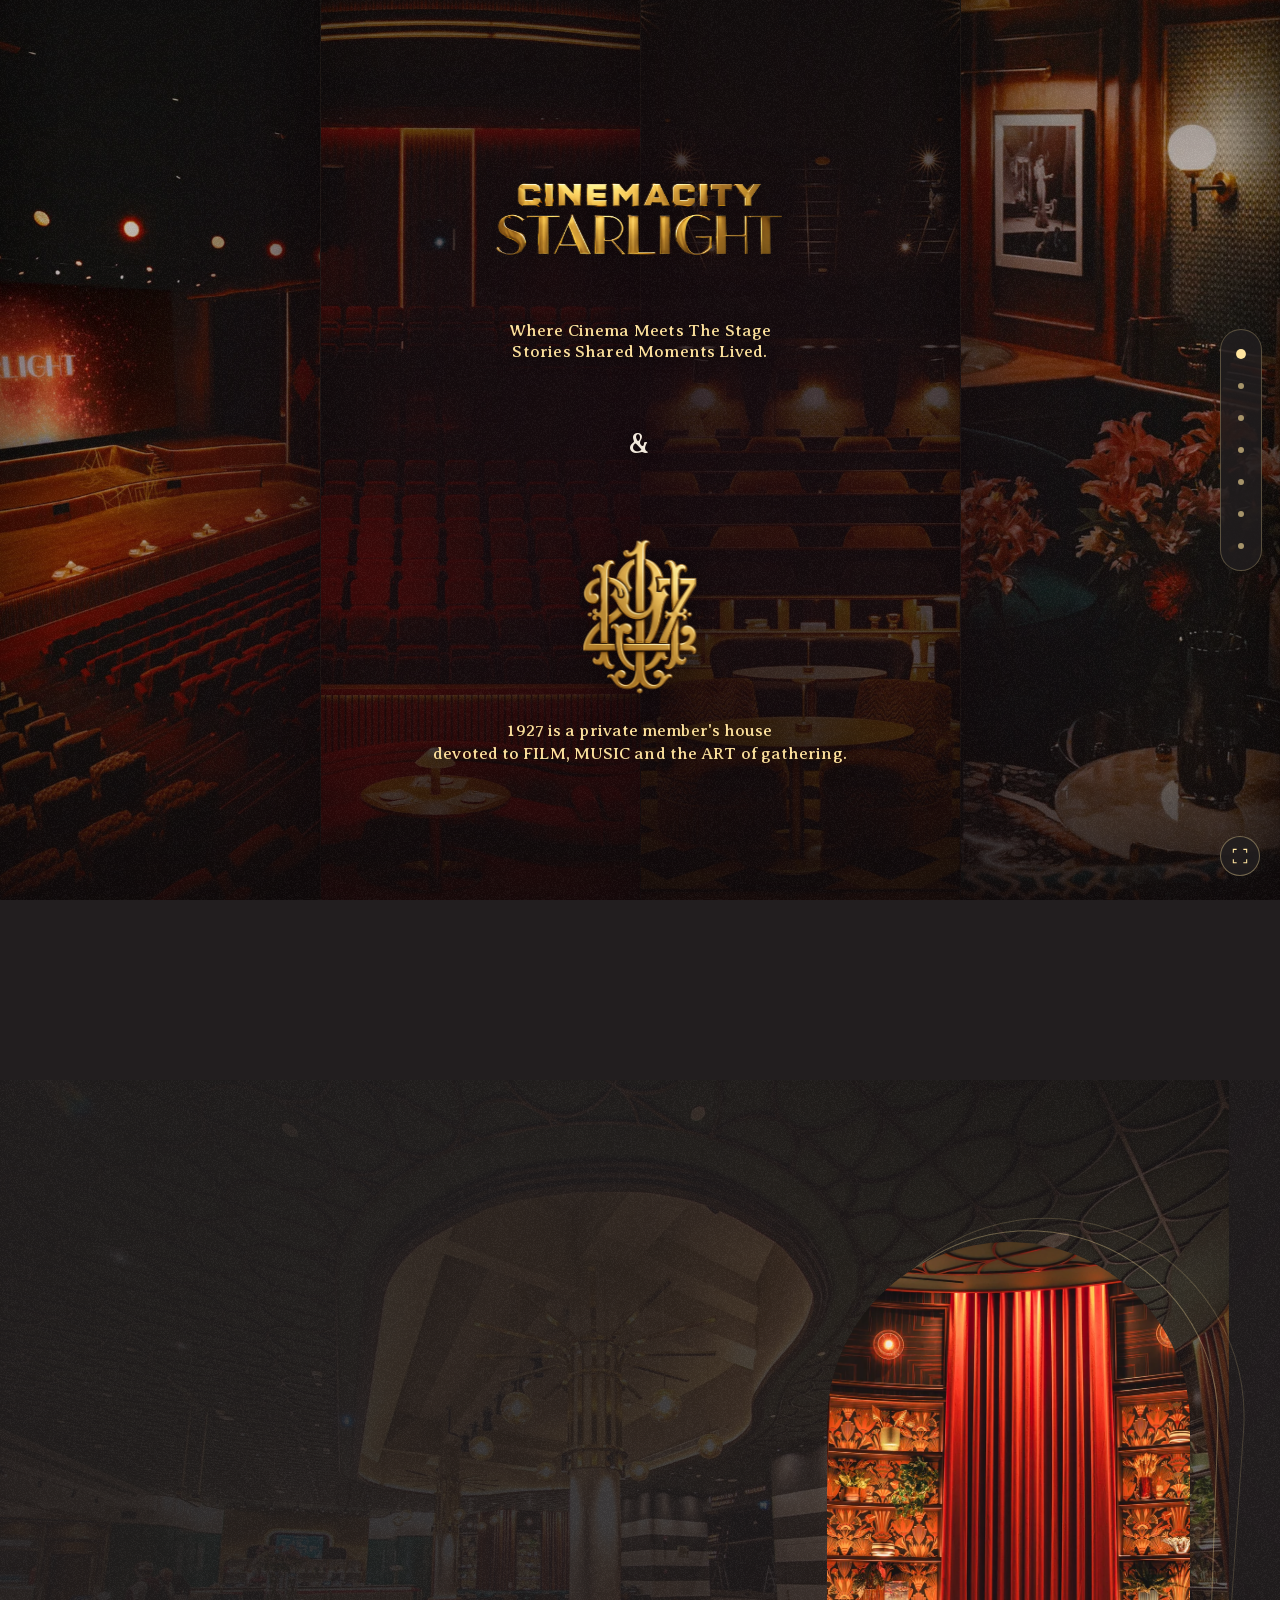
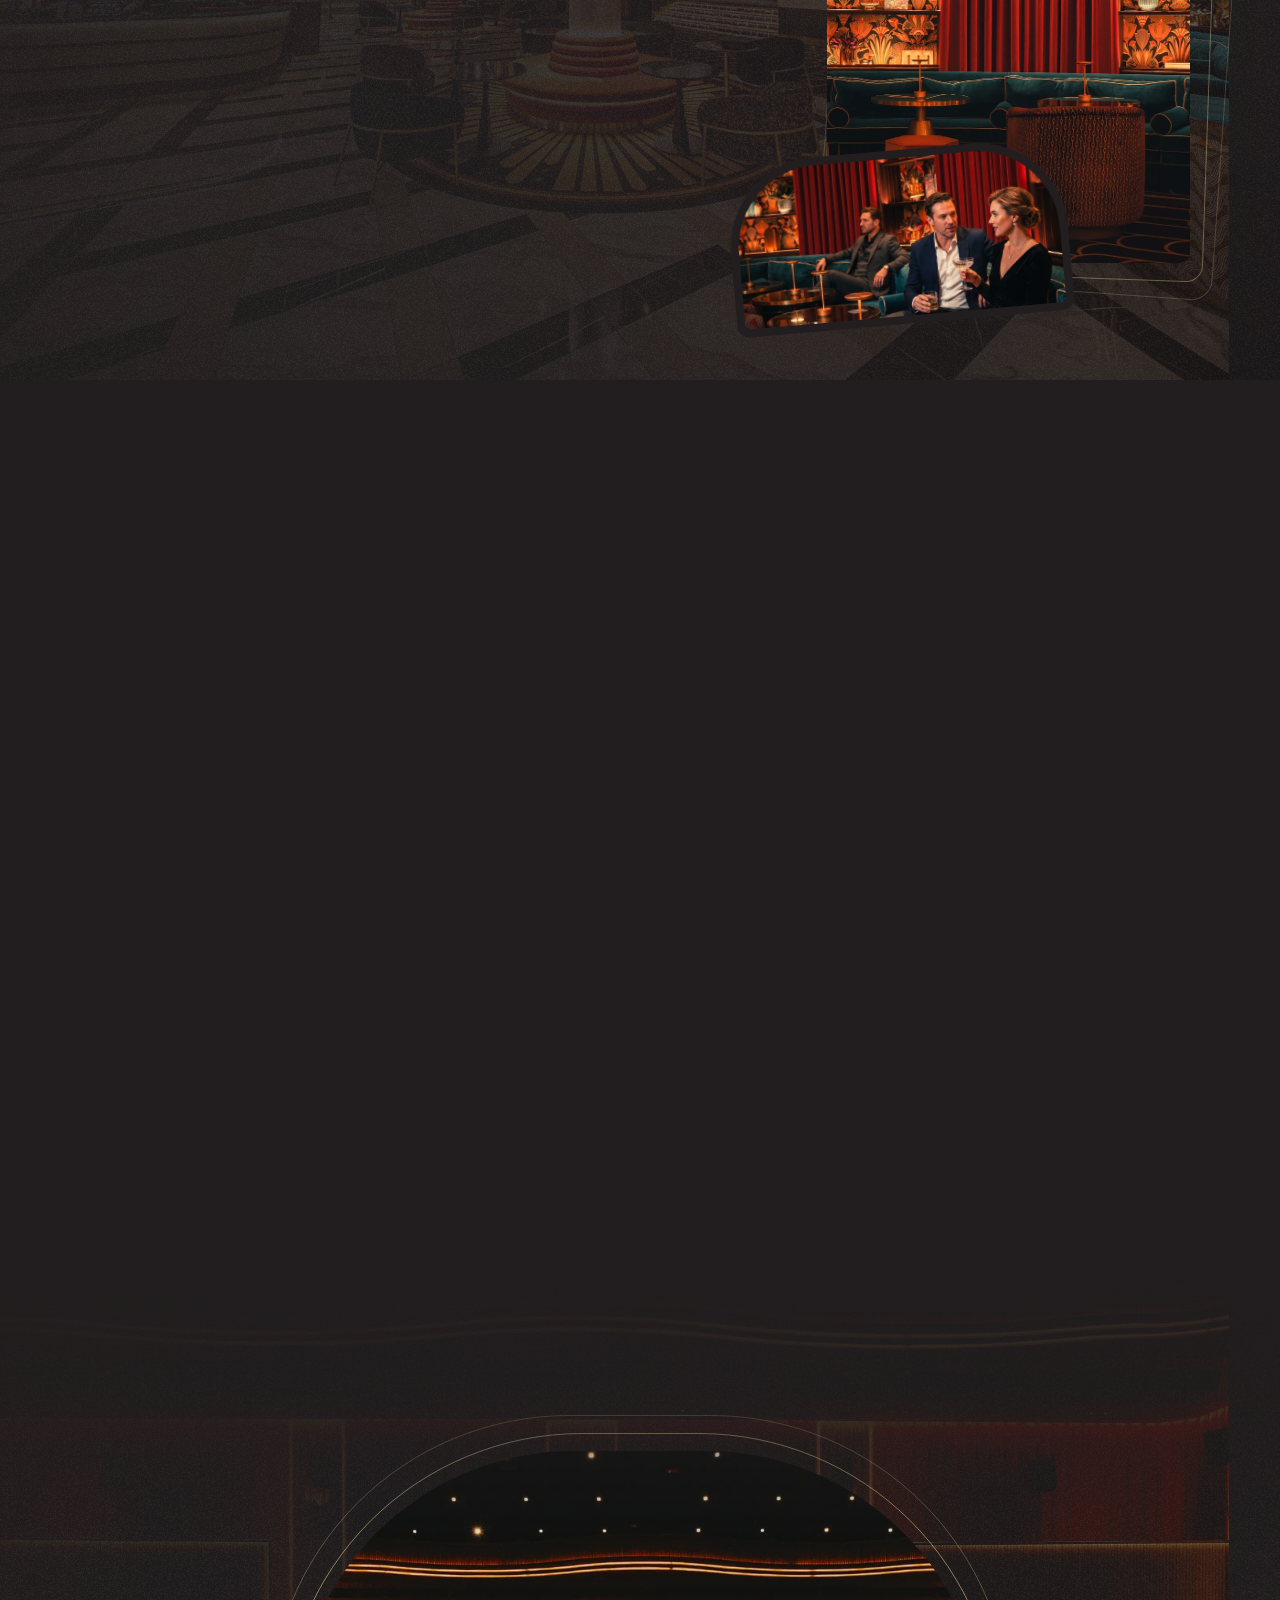
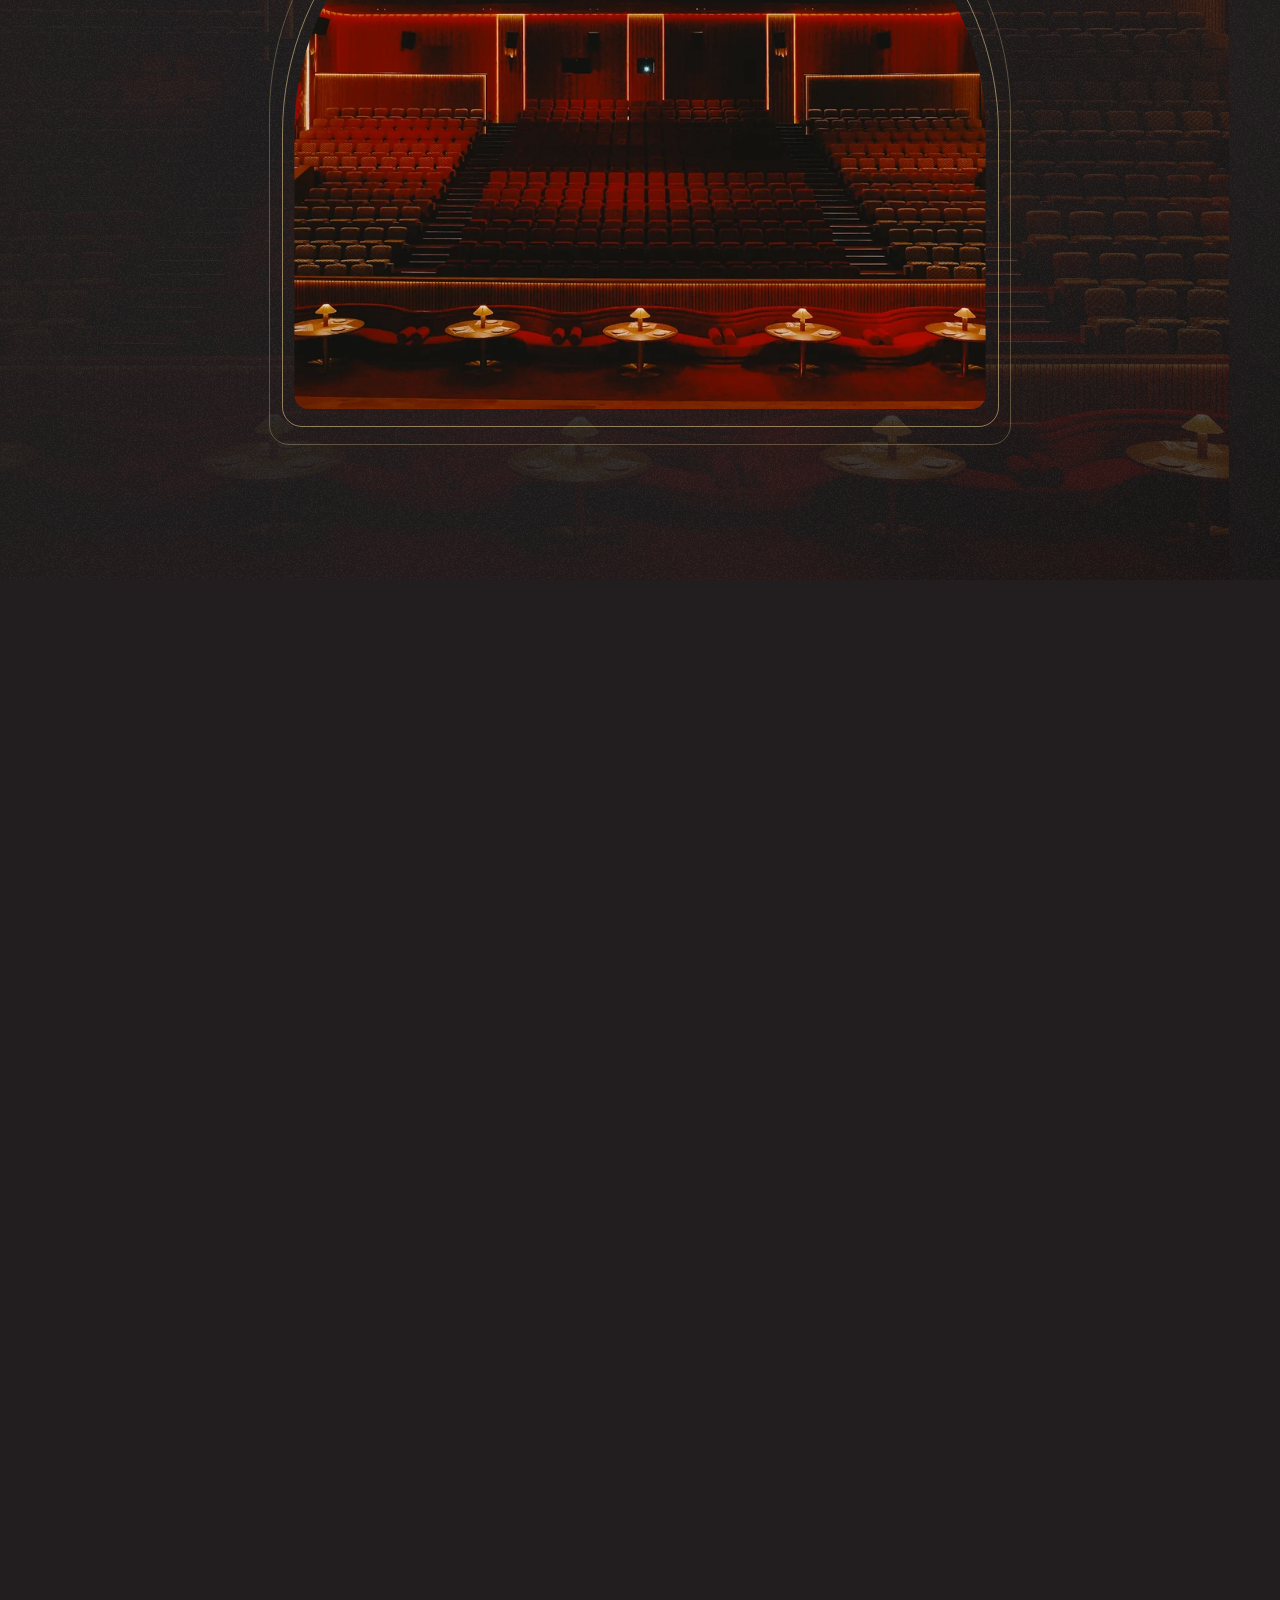
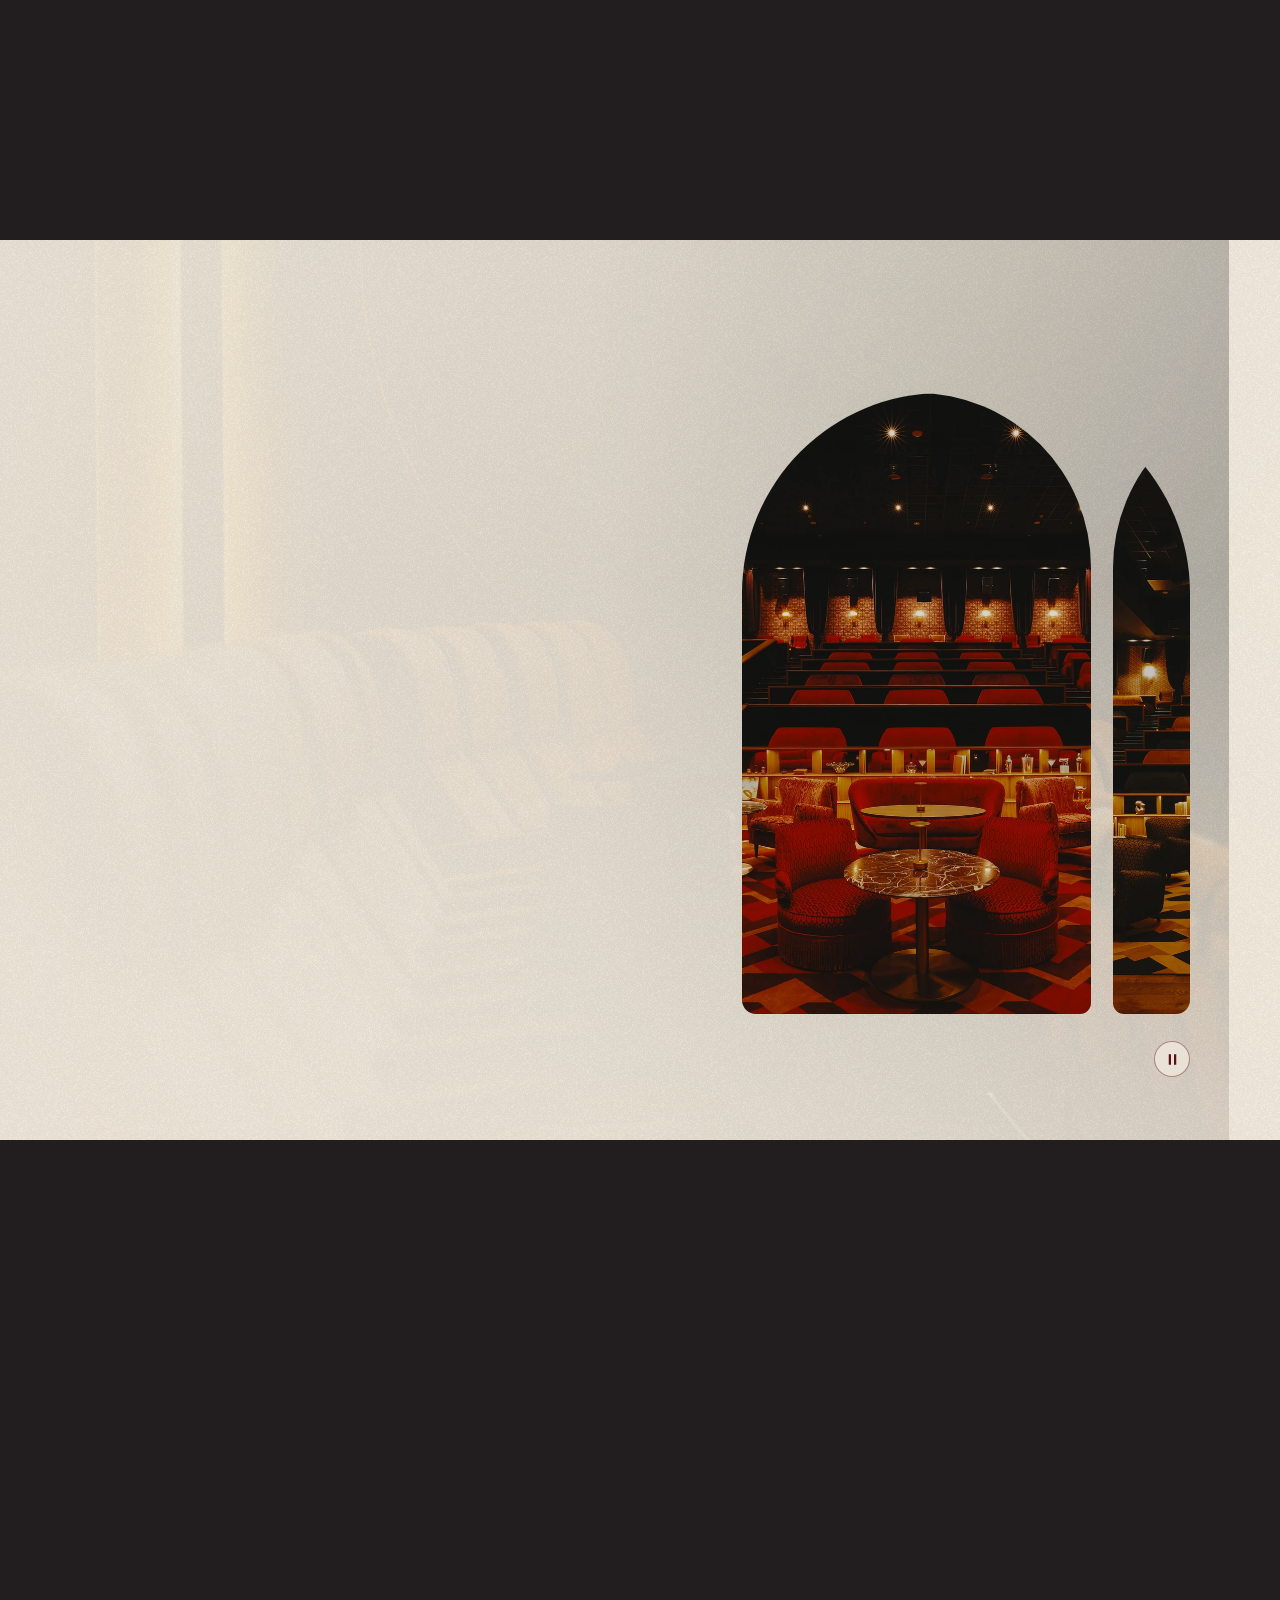
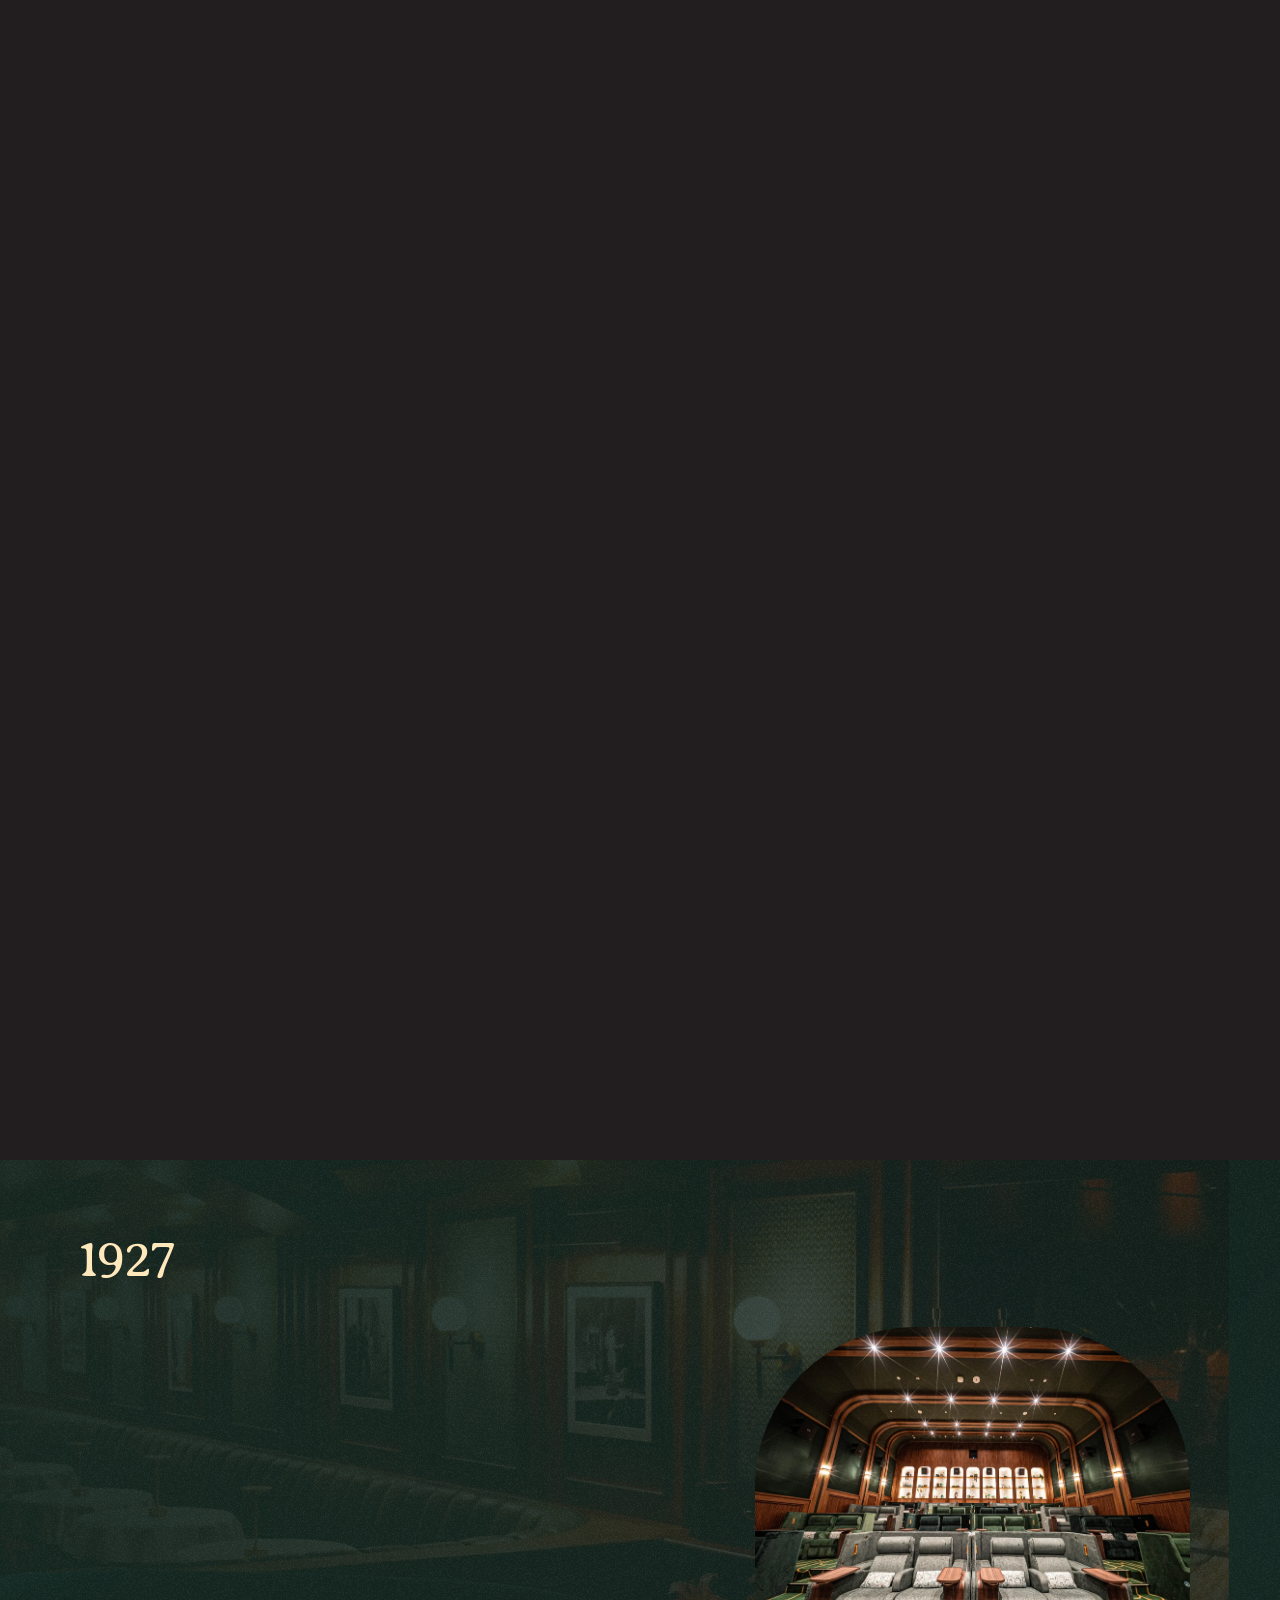
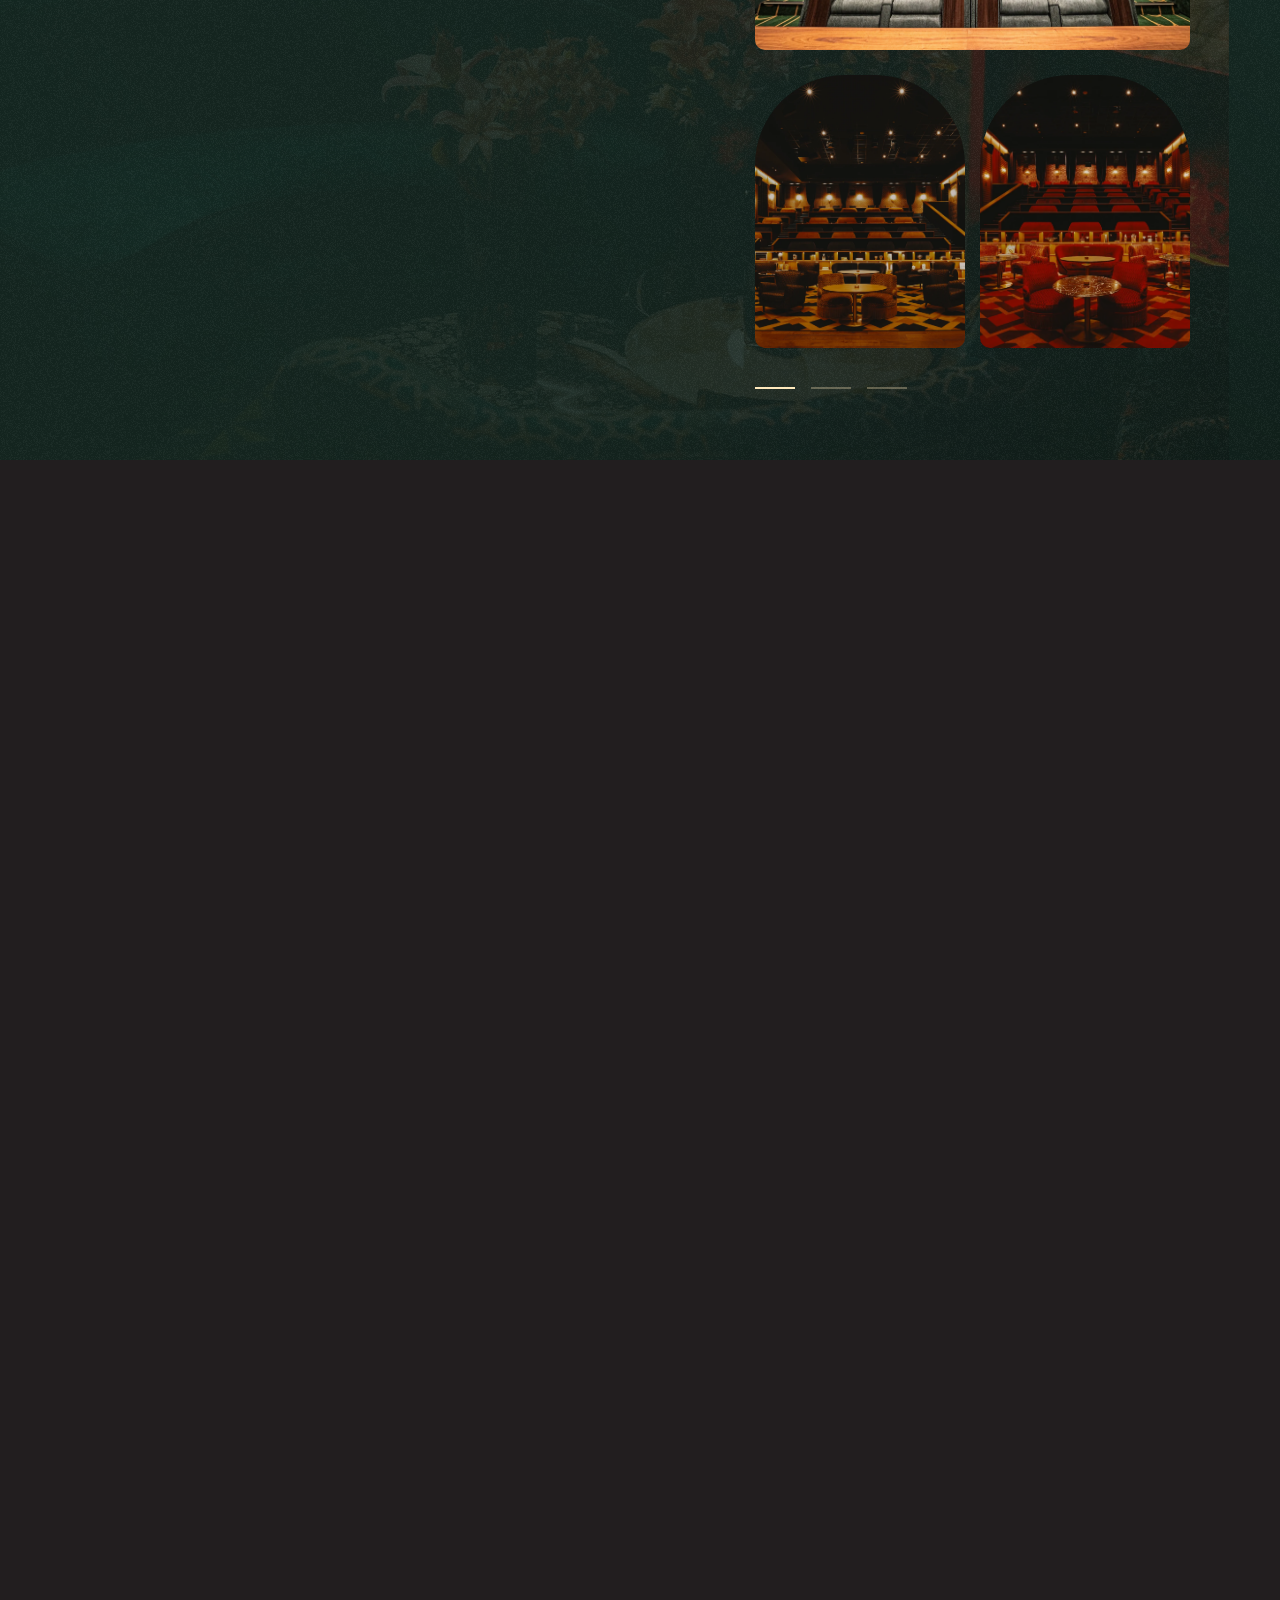
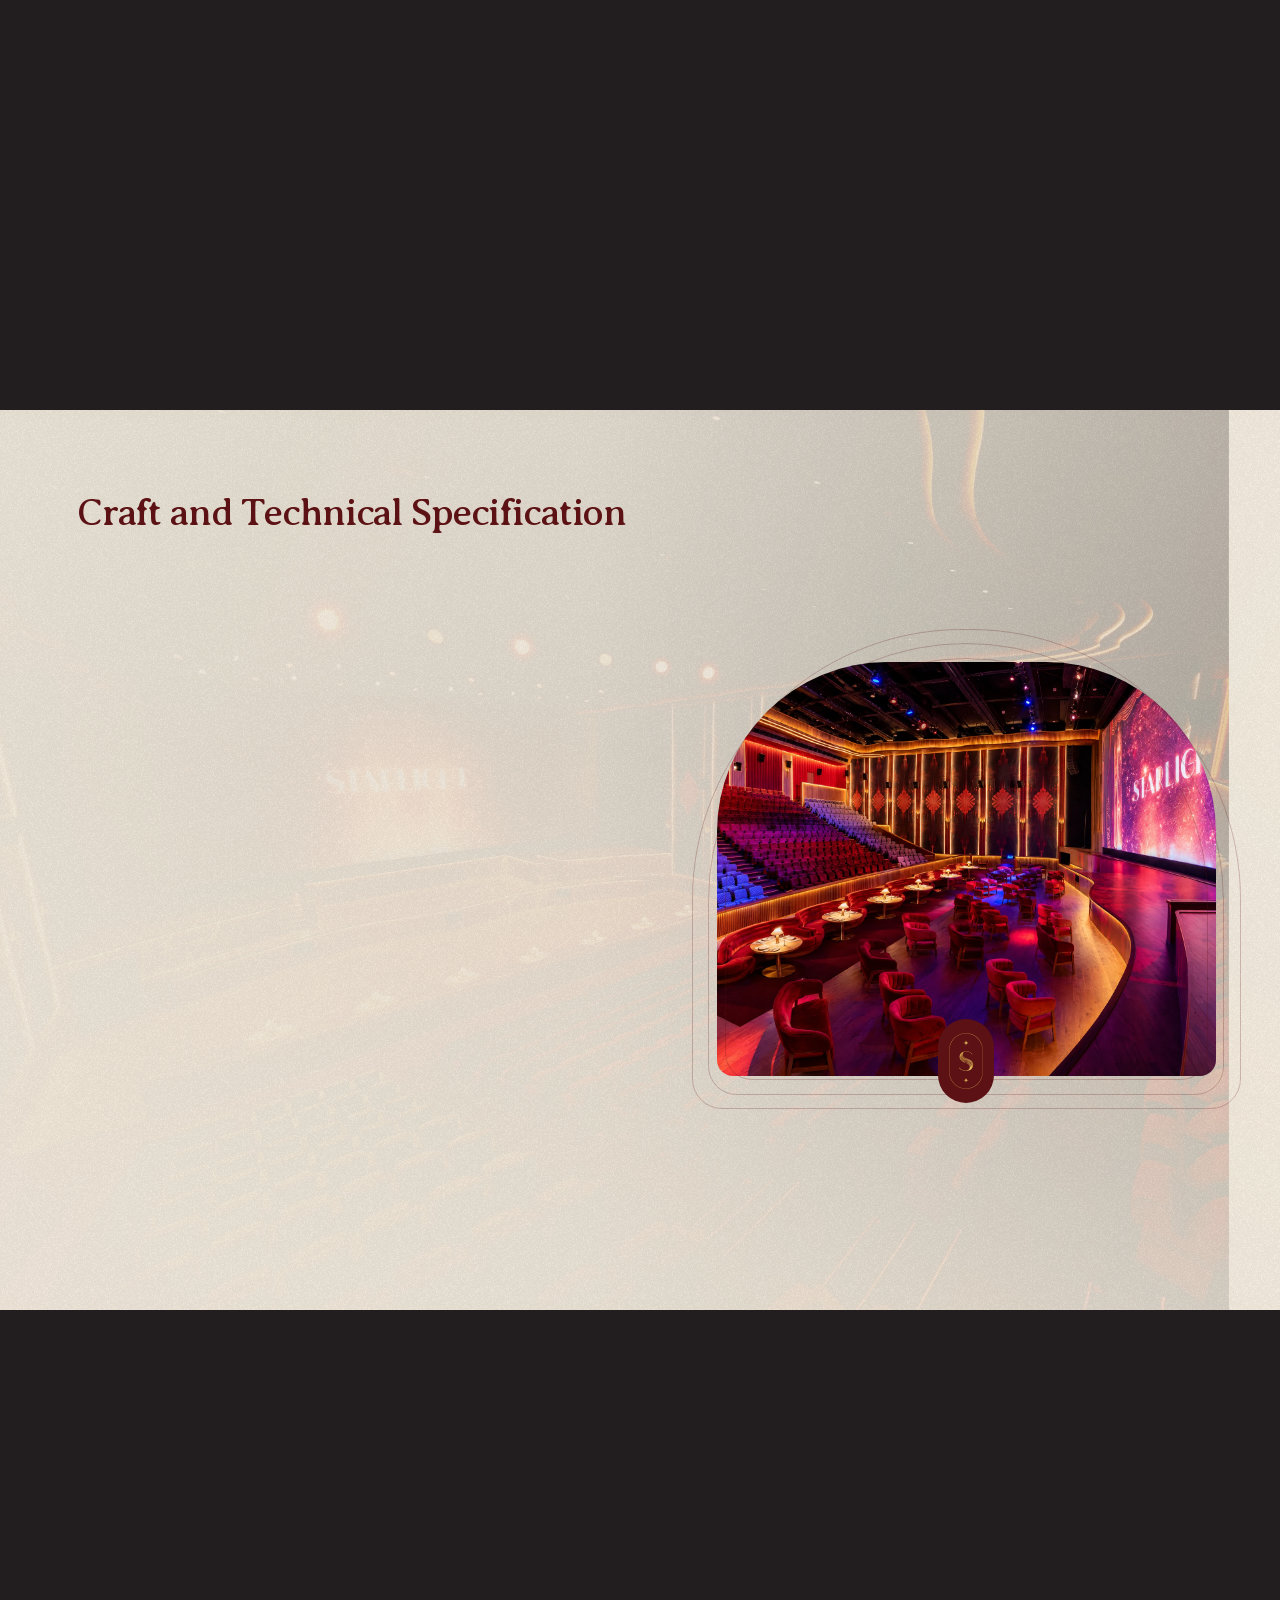
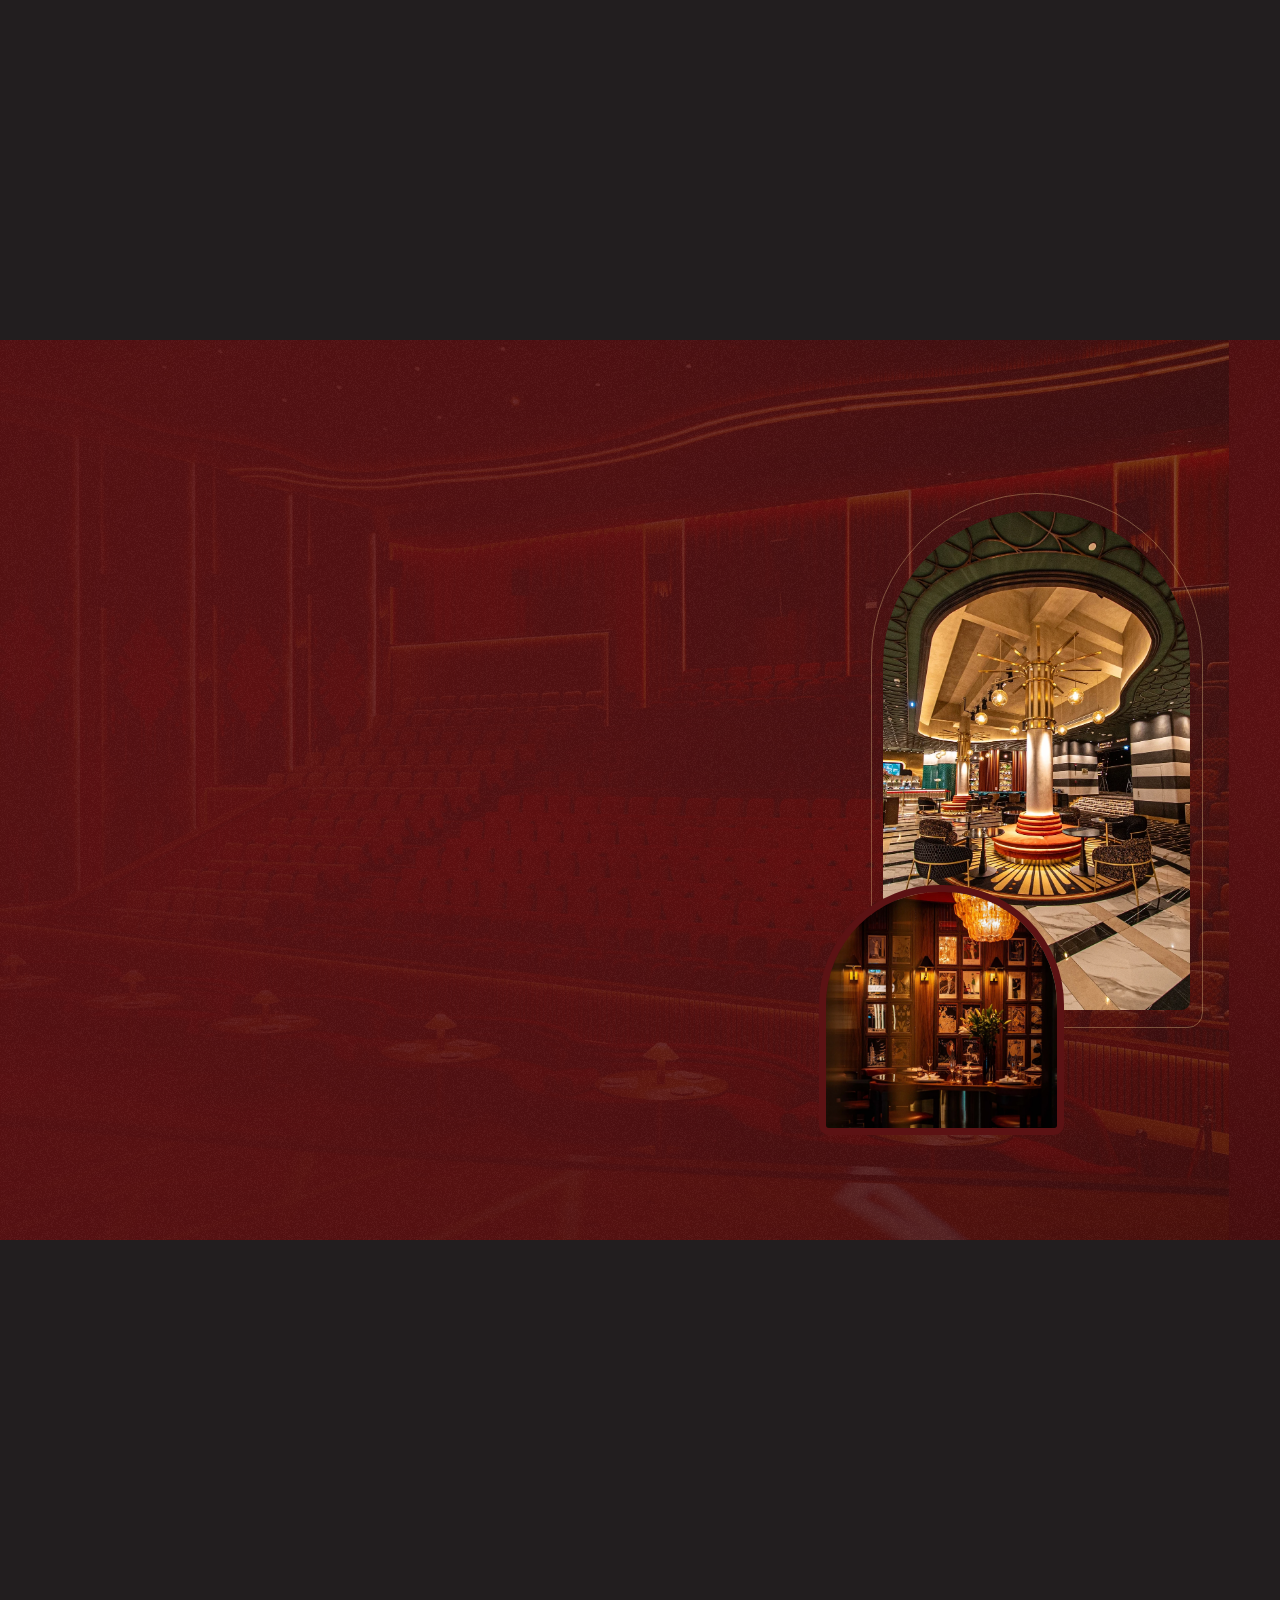
==== commit c58bcd80: "Update presentation photos, widen stage frame and remove two theatre lines" ====
--- a/presentation/index.html
+++ b/presentation/index.html
@@ -44,4 +44,4 @@
           </div>
         </div>
       </div>
-    </section><section id="starlight" class="folio starlight" data-sc-act="pin" data-sc-span="3" data-arrival=".68" aria-labelledby="starlight-title"><div class="sc-stage" data-sc-stage><div class="sheet starlight-sheet"><div class="scene-backdrop" aria-hidden="true"><img src="assets/lobby.webp" alt="" decoding="async"></div><div class="editorial-copy"><h2 id="starlight-title" data-copy>Cinemacity Starlight</h2><ul class="presentation-bullets "><li class="slide-lead" data-copy>The golden age of cinema, reimagined</li><li data-copy>Interiors drawn from the 1920s, the <strong data-highlight>golden age of cinema</strong></li><li data-copy><strong data-highlight>Six screens</strong> in total, each with its own identity and colour palette</li><li data-copy><strong data-highlight>Screen 5 is the Starlight Theatre</strong>, the heart of the venue</li><li data-copy>Lobby reception for 200 standing, opening onto the Starlight kitchen</li><li data-copy><strong data-highlight>Italian and Mexican menu, signed by open wood-fired pizzas</strong></li><li data-copy>The same recipe as our Graffiti restaurant at Al Qana</li></ul></div><div class="photo-composition"><div class="photo-outline" aria-hidden="true"></div><div class="photo-outline-second" aria-hidden="true"></div><figure class="tall-photo"><img src="assets/detail.webp" alt="Starlight lobby upholstery and decorative shelving."></figure><figure class="small-theatre"><img src="assets/starlight-lounge-99656.webp" alt="Three adults seated in a lounge with teal sofas, red wall panels and brass table lamps."></figure></div></div></div></section><section id="theatre" class="folio theatre" data-sc-act="pin" data-sc-span="3.4" data-arrival=".68" aria-labelledby="theatre-title"><div class="sc-stage" data-sc-stage><div class="sheet theatre-sheet"><div class="scene-backdrop" aria-hidden="true"><img src="assets/opening-theatre-front.webp" alt="" decoding="async"></div><div class="theatre-frame theatre-frame-outer" aria-hidden="true"></div><div class="theatre-frame theatre-frame-inner" aria-hidden="true"></div><figure class="theatre-photo"><img src="assets/theatre-cs23.webp" alt="The Starlight Theatre in warm amber light, with an open wooden front floor."></figure><div class="theatre-top-shade" aria-hidden="true"></div><h2 id="theatre-title" data-copy>The Starlight Theatre</h2><div class="theatre-facts"><ul class="presentation-bullets "><li class="slide-lead" data-copy>Screen 5: around 500 seated, with a stage</li><li data-copy>Around <strong data-highlight>500 seated,</strong> with a modular section for dining</li><li data-copy><strong data-highlight>Full stage for live performance</strong>: 10–20 performers</li><li data-copy>Best suited to stand-up comedy, live bands, and small-company opera and ballet</li><li data-copy><strong data-highlight>Artist rooms</strong> below the stage: several rooms and private facilities</li><li data-copy>Standing reception: 150</li><li data-copy>Conference, ceremony and premiere formats on request</li></ul></div></div></div></section><section id="screening" class="folio screening" data-sc-act="pin" data-sc-span="3.8" data-arrival=".23" aria-labelledby="screening-title"><div class="sc-stage" data-sc-stage><div class="sheet screening-sheet"><div class="scene-backdrop" aria-hidden="true"><img src="assets/cinema4.webp" alt="" decoding="async"></div><div class="screening-copy"><h2 id="screening-title" data-copy>The Screening Rooms</h2><ul class="presentation-bullets "><li class="slide-lead" data-copy>Five further screens, five distinct identities</li><li data-copy><strong data-highlight>Cinemas 1–4 and 6: 79–145 seats each,</strong> depending on the screen</li><li data-copy><strong data-highlight>VIP</strong>: <strong data-highlight>electric</strong> full <strong data-highlight>recliners, call-button service, pillows and blankets</strong></li><li data-copy><strong data-highlight>Club</strong>: electric semi-recliners, in-seat ordering</li><li data-copy><strong data-highlight>Deluxe</strong>: semi-recliners, in-seat ordering</li><li data-copy>Dining served in-seat across every tier</li></ul></div><div class="screening-gallery" tabindex="0" role="region" aria-label="Screening room photographs"><div class="screening-rail"><div class="screening-loop-group"><figure><img src="assets/screening-v14-cabaret.webp" alt="Red auditorium, stepped sofas, front lounge seating and tables, geometric floor." width="5384" height="3028" decoding="async"></figure><figure><img src="assets/screening-v14-guild.webp" alt="Amber auditorium, stepped sofas and front lounge chairs with tables." width="5460" height="3071" decoding="async"></figure><figure><img src="assets/screening-v14-vault-wide.webp" alt="Wide view of dark green recliners, timber ribs and illuminated patterned shelving." width="4000" height="2668" decoding="async"></figure><figure><img src="assets/screening-v14-vault-detail.webp" alt="Portrait view of green recliner and side table, timber walls and sconces; another angle of the same Vault room, not an additional room." width="2668" height="4000" decoding="async"></figure><figure><img src="assets/screening-v14-cinema3.webp" alt="Blue-grey seats, botanical-pattern cushions, timber tray tables and glowing wall frames." width="4672" height="7008" decoding="async"></figure><figure><img src="assets/screening-v14-cinema2.webp" alt="Red reclining seats, arched wall detail and circular wall light." width="5240" height="7856" decoding="async"></figure><figure><img src="assets/screening-v14-cinema1.webp" alt="Dark teal seating with timber trays and gold arched wall panels." width="4672" height="7008" decoding="async"></figure><figure><img src="assets/screening-v14-cinema4.webp" alt="Ochre seats below circular wall motifs and amber vertical lighting." width="4672" height="7008" decoding="async"></figure></div></div></div><button class="screening-pause" type="button" aria-label="Pause image carousel" aria-pressed="false"><svg viewBox="0 0 20 20" aria-hidden="true"><path class="pause-shape" d="M5 3h3v14H5zM12 3h3v14h-3z"/><path class="play-shape" d="M6 3l11 7-11 7z"/></svg></button><div class="gallery-track" aria-hidden="true"><i></i></div></div></div></section><section id="nineteen" class="folio nineteen" data-sc-act="pin" data-sc-span="5.5" data-arrival=".23" aria-labelledby="nineteen-title"><div class="sc-stage" data-sc-stage><div class="sheet nineteen-sheet"><div class="scene-backdrop" aria-hidden="true"><img src="assets/opening-lounge.webp" alt="" decoding="async"></div><div class="nineteen-copy"><h2 id="nineteen-title" data-copy>1927</h2><ul class="presentation-bullets "><li class="slide-lead" data-copy>Open to the public now. A private members&#x27; house from 2027</li><li data-copy><strong data-highlight>Three screens</strong>: The <strong data-highlight>Vault, 34 fully reclining seats</strong></li><li data-copy><strong data-highlight>The Guild and The Cabaret, 88 couch seats</strong> each</li><li data-copy><strong data-highlight>Restaurant and lounge</strong>: <strong data-highlight>80 seated</strong> · 120 standing · <strong data-highlight>stage</strong> for 3–4 performers</li><li data-copy>Second <strong data-highlight>kitchen: Italian and Parisian</strong>, more elevated; menus across bar, restaurant and in-screen dining</li><li data-copy><strong data-highlight>The Stateroom</strong>: <strong data-highlight>private table for 12,</strong> for board meetings and panel discussions</li></ul></div><div class="club-visuals"><div class="club-beat club-screens" data-club-beat="0"><div class="club-rooms"><figure class="vault-card"><img src="assets/vault.webp" alt="The Vault."></figure><div class="paired-rooms"><figure class=""><img src="assets/guild.webp" alt="The Guild."></figure><figure class=""><img src="assets/cabaret.webp" alt="The Cabaret."></figure></div></div></div><div class="club-beat club-dining" data-club-beat="1"><figure class="lounge-photo"><img src="assets/lounge.webp" alt="1927 restaurant and lounge."></figure><div class="lounge-frame" aria-hidden="true"></div></div><div class="club-beat club-private" data-club-beat="2"><figure class="private-photo"><img src="assets/stateroom.webp" alt="The Stateroom dining table, chandelier and poster wall."></figure></div></div><div class="club-route" role="group" aria-label="1927 spaces"><button data-club-go="0" aria-label="Three screens" aria-pressed="true"></button><button data-club-go="1" aria-label="Restaurant and lounge" aria-pressed="false"></button><button data-club-go="2" aria-label="The Stateroom" aria-pressed="false"></button></div></div></div></section><section id="craft" class="folio craft" data-sc-act="pin" data-sc-span="2.7" data-arrival=".68" aria-labelledby="craft-title"><div class="sc-stage" data-sc-stage><div class="sheet craft-sheet"><div class="scene-backdrop" aria-hidden="true"><img src="assets/opening-theatre-angle.webp" alt="" decoding="async"></div><div class="craft-copy"><h2 id="craft-title" data-copy>Craft and Technical Specification</h2><ul class="presentation-bullets technical-list"><li class="slide-lead" data-copy>Projection, sound and stage, produced in-house</li><li data-copy><strong data-highlight>Dolby Atmos surround</strong> at Starlight; 1927 Atmos installation in progress</li><li data-copy><strong data-highlight>Digital laser projection</strong></li><li data-copy><strong data-highlight>Resolume live visual system</strong> driving the main screen</li><li data-copy>Custom screen artwork and <strong data-highlight>professional AV team in-house</strong></li><li data-copy>Music licensing held and managed in-house</li></ul></div><div class="craft-photo"><figure class=""><img src="assets/craft-starlight2.webp" alt="Starlight auditorium with an illuminated screen, stage, rows of seating and red lounge chairs on the front floor."></figure><div class="craft-lines" aria-hidden="true"><i></i><i></i><i></i></div><img class="craft-emblem" src="assets/emblem-gold.svg" alt=""></div></div></div></section><section id="hosting" class="folio hosting" data-sc-act="pin" data-sc-span="2.5" data-arrival=".68" aria-labelledby="hosting-title"><div class="sc-stage" data-sc-stage><div class="sheet hosting-sheet"><div class="scene-backdrop" aria-hidden="true"><img src="assets/hosting-cs21.webp" alt="" decoding="async"></div><div class="hosting-copy"><h2 id="hosting-title" data-copy>Hosting With Us</h2><ul class="presentation-bullets contacts"><li class="slide-lead" data-copy>One House, many occasions</li><li data-copy><strong data-highlight>Premieres, comedy, music, opera, ballet, ceremonies and corporate</strong> programming</li><li data-copy>Included: dedicated event planner, full private use, branded décor, <strong data-highlight>bespoke in-house catering</strong></li><li data-copy><strong data-highlight>Single-screen hire or full-venue buyout</strong> at both venues · <strong data-highlight>Alcohol licensing available</strong></li><li data-copy><a href="tel:+971565337573"><strong data-highlight>Saleh Atassi, General Manager · +971 56 533 7573</strong></a></li><li data-copy><a href="tel:+971563645054"><strong data-highlight>Ramzy Shara, Events Coordinator · +971 56 364 5054</strong></a></li><li data-copy><strong data-highlight><a href="https://cinemacity.ae" target="_blank" rel="noopener">cinemacity.ae</a> · <a href="https://1927.ae" target="_blank" rel="noopener">1927.ae</a></strong></li></ul></div><div class="hosting-photos"><figure class="hosting-lobby"><img src="assets/lobby.webp" alt="Starlight lobby and reception."></figure><figure class="hosting-private"><img src="assets/stateroom.webp" alt="The Stateroom dining area."></figure><div class="hosting-line" aria-hidden="true"></div></div></div></div></section></main></body></html>+    </section><section id="starlight" class="folio starlight" data-sc-act="pin" data-sc-span="3" data-arrival=".68" aria-labelledby="starlight-title"><div class="sc-stage" data-sc-stage><div class="sheet starlight-sheet"><div class="scene-backdrop" aria-hidden="true"><img src="assets/lobby.webp" alt="" decoding="async"></div><div class="editorial-copy"><h2 id="starlight-title" data-copy>Cinemacity Starlight</h2><ul class="presentation-bullets "><li class="slide-lead" data-copy>The golden age of cinema, reimagined</li><li data-copy>Interiors drawn from the 1920s, the <strong data-highlight>golden age of cinema</strong></li><li data-copy><strong data-highlight>Six screens</strong> in total, each with its own identity and colour palette</li><li data-copy><strong data-highlight>Screen 5 is the Starlight Theatre</strong>, the heart of the venue</li><li data-copy>Lobby reception for 200 standing, opening onto the Starlight kitchen</li><li data-copy><strong data-highlight>Italian and Mexican menu, signed by open wood-fired pizzas</strong></li><li data-copy>The same recipe as our Graffiti restaurant at Al Qana</li></ul></div><div class="photo-composition"><div class="photo-outline" aria-hidden="true"></div><div class="photo-outline-second" aria-hidden="true"></div><figure class="tall-photo"><img src="assets/starlight-lobby-81.webp" alt="Starlight lobby with curved teal seating, red fluted walls, patterned shelves and small brass tables."></figure><figure class="small-theatre"><img src="assets/starlight-lounge-99656.webp" alt="Three adults seated in a lounge with teal sofas, red wall panels and brass table lamps."></figure></div></div></div></section><section id="theatre" class="folio theatre" data-sc-act="pin" data-sc-span="3.4" data-arrival=".68" aria-labelledby="theatre-title"><div class="sc-stage" data-sc-stage><div class="sheet theatre-sheet"><div class="scene-backdrop" aria-hidden="true"><img src="assets/opening-theatre-front.webp" alt="" decoding="async"></div><div class="theatre-frame theatre-frame-outer" aria-hidden="true"></div><div class="theatre-frame theatre-frame-inner" aria-hidden="true"></div><figure class="theatre-photo"><img src="assets/theatre-cs23.webp" alt="The Starlight Theatre in warm amber light, with an open wooden front floor."></figure><div class="theatre-top-shade" aria-hidden="true"></div><h2 id="theatre-title" data-copy>The Starlight Theatre</h2><div class="theatre-facts"><ul class="presentation-bullets "><li data-copy>Around <strong data-highlight>500 seated,</strong> with a modular section for dining</li><li data-copy><strong data-highlight>Full stage for live performance</strong>: 10–20 performers</li><li data-copy>Best suited to stand-up comedy, live bands, and small-company opera and ballet</li><li data-copy><strong data-highlight>Artist rooms</strong> below the stage: several rooms and private facilities</li><li data-copy>Conference, ceremony and premiere formats on request</li></ul></div></div></div></section><section id="screening" class="folio screening" data-sc-act="pin" data-sc-span="3.8" data-arrival=".23" aria-labelledby="screening-title"><div class="sc-stage" data-sc-stage><div class="sheet screening-sheet"><div class="scene-backdrop" aria-hidden="true"><img src="assets/cinema4.webp" alt="" decoding="async"></div><div class="screening-copy"><h2 id="screening-title" data-copy>The Screening Rooms</h2><ul class="presentation-bullets "><li class="slide-lead" data-copy>Five further screens, five distinct identities</li><li data-copy><strong data-highlight>Cinemas 1–4 and 6: 79–145 seats each,</strong> depending on the screen</li><li data-copy><strong data-highlight>VIP</strong>: <strong data-highlight>electric</strong> full <strong data-highlight>recliners, call-button service, pillows and blankets</strong></li><li data-copy><strong data-highlight>Club</strong>: electric semi-recliners, in-seat ordering</li><li data-copy><strong data-highlight>Deluxe</strong>: semi-recliners, in-seat ordering</li><li data-copy>Dining served in-seat across every tier</li></ul></div><div class="screening-gallery" tabindex="0" role="region" aria-label="Screening room photographs"><div class="screening-rail"><div class="screening-loop-group"><figure><img src="assets/screening-v14-cabaret.webp" alt="Red auditorium, stepped sofas, front lounge seating and tables, geometric floor." width="5384" height="3028" decoding="async"></figure><figure><img src="assets/screening-v14-guild.webp" alt="Amber auditorium, stepped sofas and front lounge chairs with tables." width="5460" height="3071" decoding="async"></figure><figure><img src="assets/screening-v14-vault-wide.webp" alt="Wide view of dark green recliners, timber ribs and illuminated patterned shelving." width="4000" height="2668" decoding="async"></figure><figure><img src="assets/screening-v14-vault-detail.webp" alt="Portrait view of green recliner and side table, timber walls and sconces; another angle of the same Vault room, not an additional room." width="2668" height="4000" decoding="async"></figure><figure><img src="assets/screening-v14-cinema3.webp" alt="Blue-grey seats, botanical-pattern cushions, timber tray tables and glowing wall frames." width="4672" height="7008" decoding="async"></figure><figure><img src="assets/screening-v14-cinema2.webp" alt="Red reclining seats, arched wall detail and circular wall light." width="5240" height="7856" decoding="async"></figure><figure><img src="assets/screening-v14-cinema1.webp" alt="Dark teal seating with timber trays and gold arched wall panels." width="4672" height="7008" decoding="async"></figure><figure><img src="assets/screening-v14-cinema4.webp" alt="Ochre seats below circular wall motifs and amber vertical lighting." width="4672" height="7008" decoding="async"></figure></div></div></div><button class="screening-pause" type="button" aria-label="Pause image carousel" aria-pressed="false"><svg viewBox="0 0 20 20" aria-hidden="true"><path class="pause-shape" d="M5 3h3v14H5zM12 3h3v14h-3z"/><path class="play-shape" d="M6 3l11 7-11 7z"/></svg></button><div class="gallery-track" aria-hidden="true"><i></i></div></div></div></section><section id="nineteen" class="folio nineteen" data-sc-act="pin" data-sc-span="5.5" data-arrival=".23" aria-labelledby="nineteen-title"><div class="sc-stage" data-sc-stage><div class="sheet nineteen-sheet"><div class="scene-backdrop" aria-hidden="true"><img src="assets/opening-lounge.webp" alt="" decoding="async"></div><div class="nineteen-copy"><h2 id="nineteen-title" data-copy>1927</h2><ul class="presentation-bullets "><li class="slide-lead" data-copy>Open to the public now. A private members&#x27; house from 2027</li><li data-copy><strong data-highlight>Three screens</strong>: The <strong data-highlight>Vault, 34 fully reclining seats</strong></li><li data-copy><strong data-highlight>The Guild and The Cabaret, 88 couch seats</strong> each</li><li data-copy><strong data-highlight>Restaurant and lounge</strong>: <strong data-highlight>80 seated</strong> · 120 standing · <strong data-highlight>stage</strong> for 3–4 performers</li><li data-copy>Second <strong data-highlight>kitchen: Italian and Parisian</strong>, more elevated; menus across bar, restaurant and in-screen dining</li><li data-copy><strong data-highlight>The Stateroom</strong>: <strong data-highlight>private table for 12,</strong> for board meetings and panel discussions</li></ul></div><div class="club-visuals"><div class="club-beat club-screens" data-club-beat="0"><div class="club-rooms"><figure class="vault-card"><img src="assets/vault.webp" alt="The Vault."></figure><div class="paired-rooms"><figure class=""><img src="assets/screening-v14-guild.webp" alt="The Guild."></figure><figure class=""><img src="assets/cabaret.webp" alt="The Cabaret."></figure></div></div></div><div class="club-beat club-dining" data-club-beat="1"><figure class="lounge-photo"><img src="assets/lounge.webp" alt="1927 restaurant and lounge."></figure><div class="lounge-frame" aria-hidden="true"></div></div><div class="club-beat club-private" data-club-beat="2"><figure class="private-photo"><img src="assets/stateroom.webp" alt="The Stateroom dining table, chandelier and poster wall."></figure></div></div><div class="club-route" role="group" aria-label="1927 spaces"><button data-club-go="0" aria-label="Three screens" aria-pressed="true"></button><button data-club-go="1" aria-label="Restaurant and lounge" aria-pressed="false"></button><button data-club-go="2" aria-label="The Stateroom" aria-pressed="false"></button></div></div></div></section><section id="craft" class="folio craft" data-sc-act="pin" data-sc-span="2.7" data-arrival=".68" aria-labelledby="craft-title"><div class="sc-stage" data-sc-stage><div class="sheet craft-sheet"><div class="scene-backdrop" aria-hidden="true"><img src="assets/opening-theatre-angle.webp" alt="" decoding="async"></div><div class="craft-copy"><h2 id="craft-title" data-copy>Craft and Technical Specification</h2><ul class="presentation-bullets technical-list"><li class="slide-lead" data-copy>Projection, sound and stage, produced in-house</li><li data-copy><strong data-highlight>Dolby Atmos surround</strong> at Starlight; 1927 Atmos installation in progress</li><li data-copy><strong data-highlight>Digital laser projection</strong></li><li data-copy><strong data-highlight>Resolume live visual system</strong> driving the main screen</li><li data-copy>Custom screen artwork and <strong data-highlight>professional AV team in-house</strong></li><li data-copy>Music licensing held and managed in-house</li></ul></div><div class="craft-photo"><figure class=""><img src="assets/craft-starlight2.webp" alt="Starlight auditorium with an illuminated screen, stage, rows of seating and red lounge chairs on the front floor."></figure><div class="craft-lines" aria-hidden="true"><i></i><i></i><i></i></div><img class="craft-emblem" src="assets/emblem-gold.svg" alt=""></div></div></div></section><section id="hosting" class="folio hosting" data-sc-act="pin" data-sc-span="2.5" data-arrival=".68" aria-labelledby="hosting-title"><div class="sc-stage" data-sc-stage><div class="sheet hosting-sheet"><div class="scene-backdrop" aria-hidden="true"><img src="assets/hosting-cs21.webp" alt="" decoding="async"></div><div class="hosting-copy"><h2 id="hosting-title" data-copy>Hosting With Us</h2><ul class="presentation-bullets contacts"><li class="slide-lead" data-copy>One House, many occasions</li><li data-copy><strong data-highlight>Premieres, comedy, music, opera, ballet, ceremonies and corporate</strong> programming</li><li data-copy>Included: dedicated event planner, full private use, branded décor, <strong data-highlight>bespoke in-house catering</strong></li><li data-copy><strong data-highlight>Single-screen hire or full-venue buyout</strong> at both venues · <strong data-highlight>Alcohol licensing available</strong></li><li data-copy><a href="tel:+971565337573"><strong data-highlight>Saleh Atassi, General Manager · +971 56 533 7573</strong></a></li><li data-copy><a href="tel:+971563645054"><strong data-highlight>Ramzy Shara, Events Coordinator · +971 56 364 5054</strong></a></li><li data-copy><strong data-highlight><a href="https://cinemacity.ae" target="_blank" rel="noopener">cinemacity.ae</a> · <a href="https://1927.ae" target="_blank" rel="noopener">1927.ae</a></strong></li></ul></div><div class="hosting-photos"><figure class="hosting-lobby"><img src="assets/lobby.webp" alt="Starlight lobby and reception."></figure><figure class="hosting-private"><img src="assets/stateroom.webp" alt="The Stateroom dining area."></figure><div class="hosting-line" aria-hidden="true"></div></div></div></div></section></main></body></html>
--- a/presentation/full-copy.css
+++ b/presentation/full-copy.css
@@ -83,3 +83,13 @@
 #nineteen .presentation-bullets>.slide-lead,
 #craft .presentation-bullets>.slide-lead,
 #hosting .presentation-bullets>.slide-lead{list-style:none;font-weight:700;font-style:normal}
+
+/* V23: wider landscape window reveals more of the existing stage photograph. */
+.craft-photo{left:56%;right:5%;top:28%;bottom:26%}
+.craft-photo figure{border-radius:170px 170px 16px 16px}
+.craft-photo figure img{object-position:50% 50%}
+.craft-lines{inset:-8% -5%}
+@media(max-width:760px){
+ .craft-photo{left:12%;right:18%;top:76%;bottom:5%}
+ .craft-photo figure{border-radius:75px 75px 10px 10px}
+}
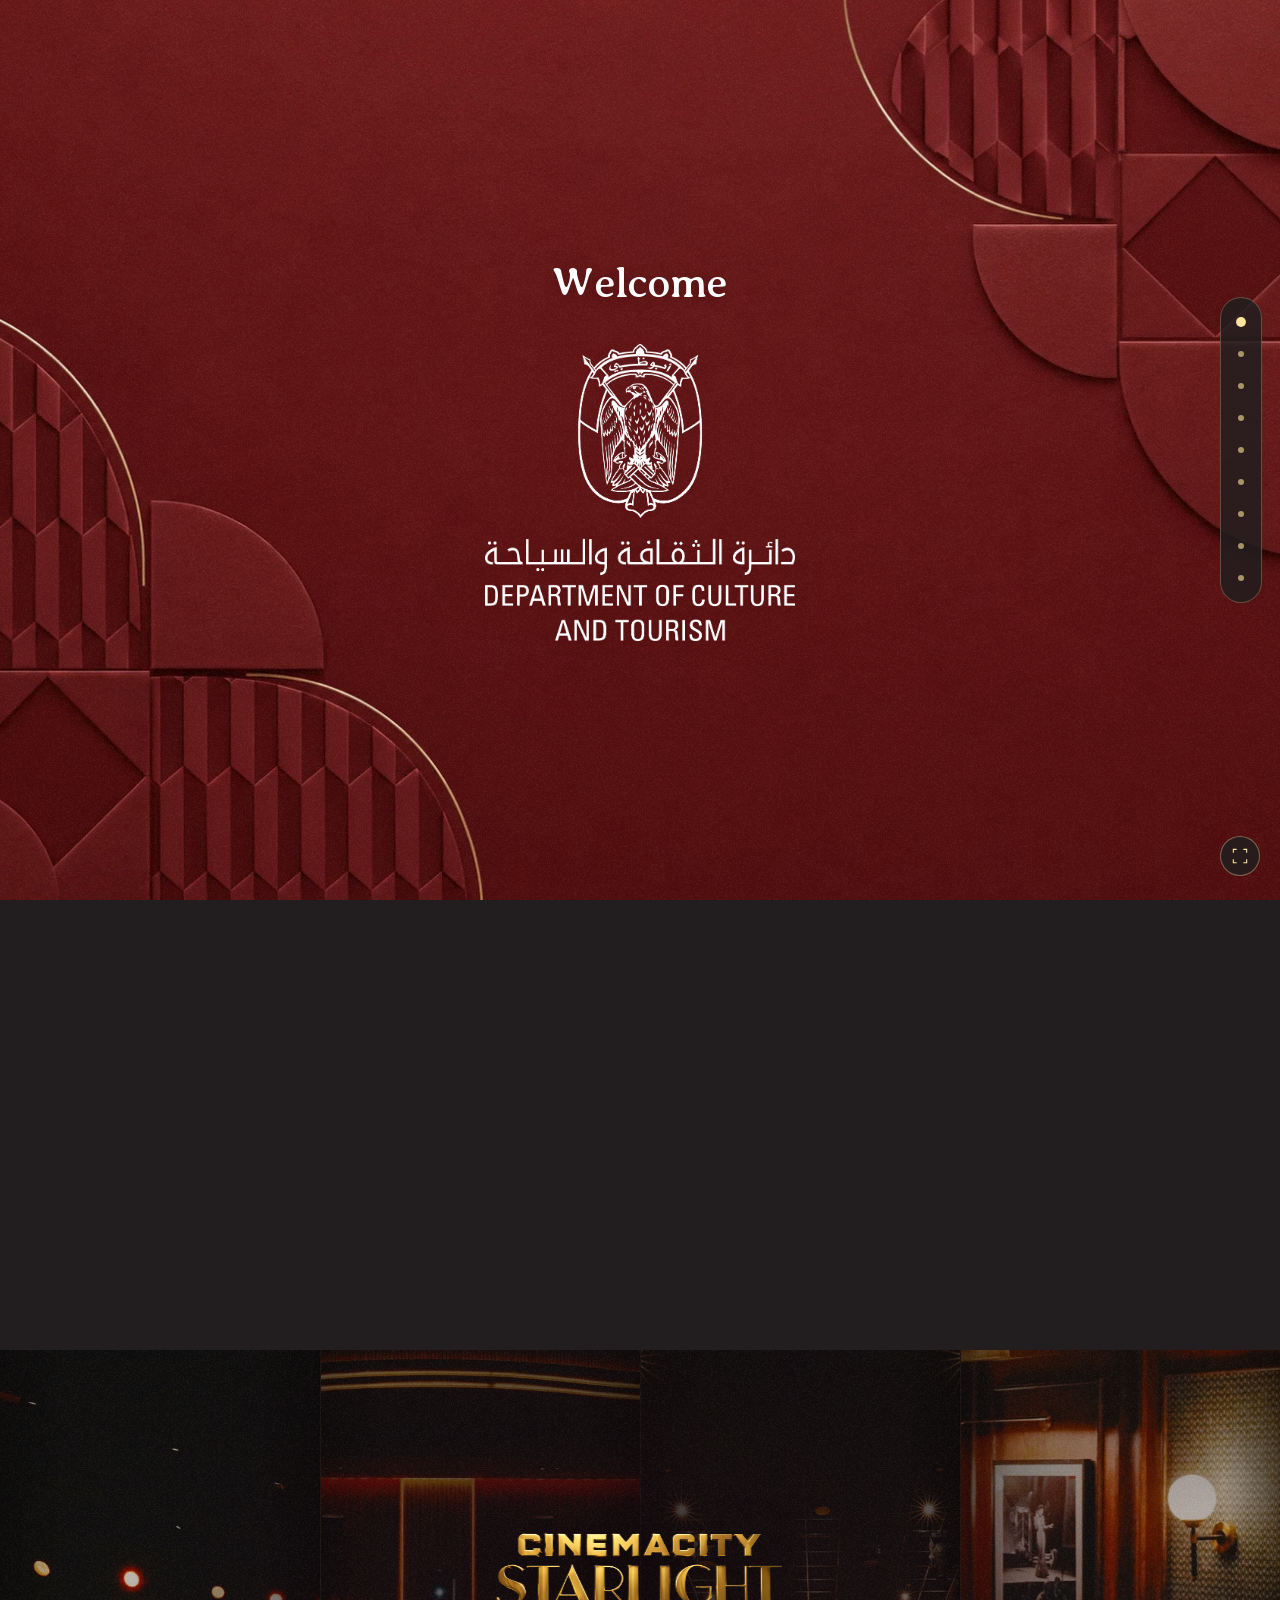
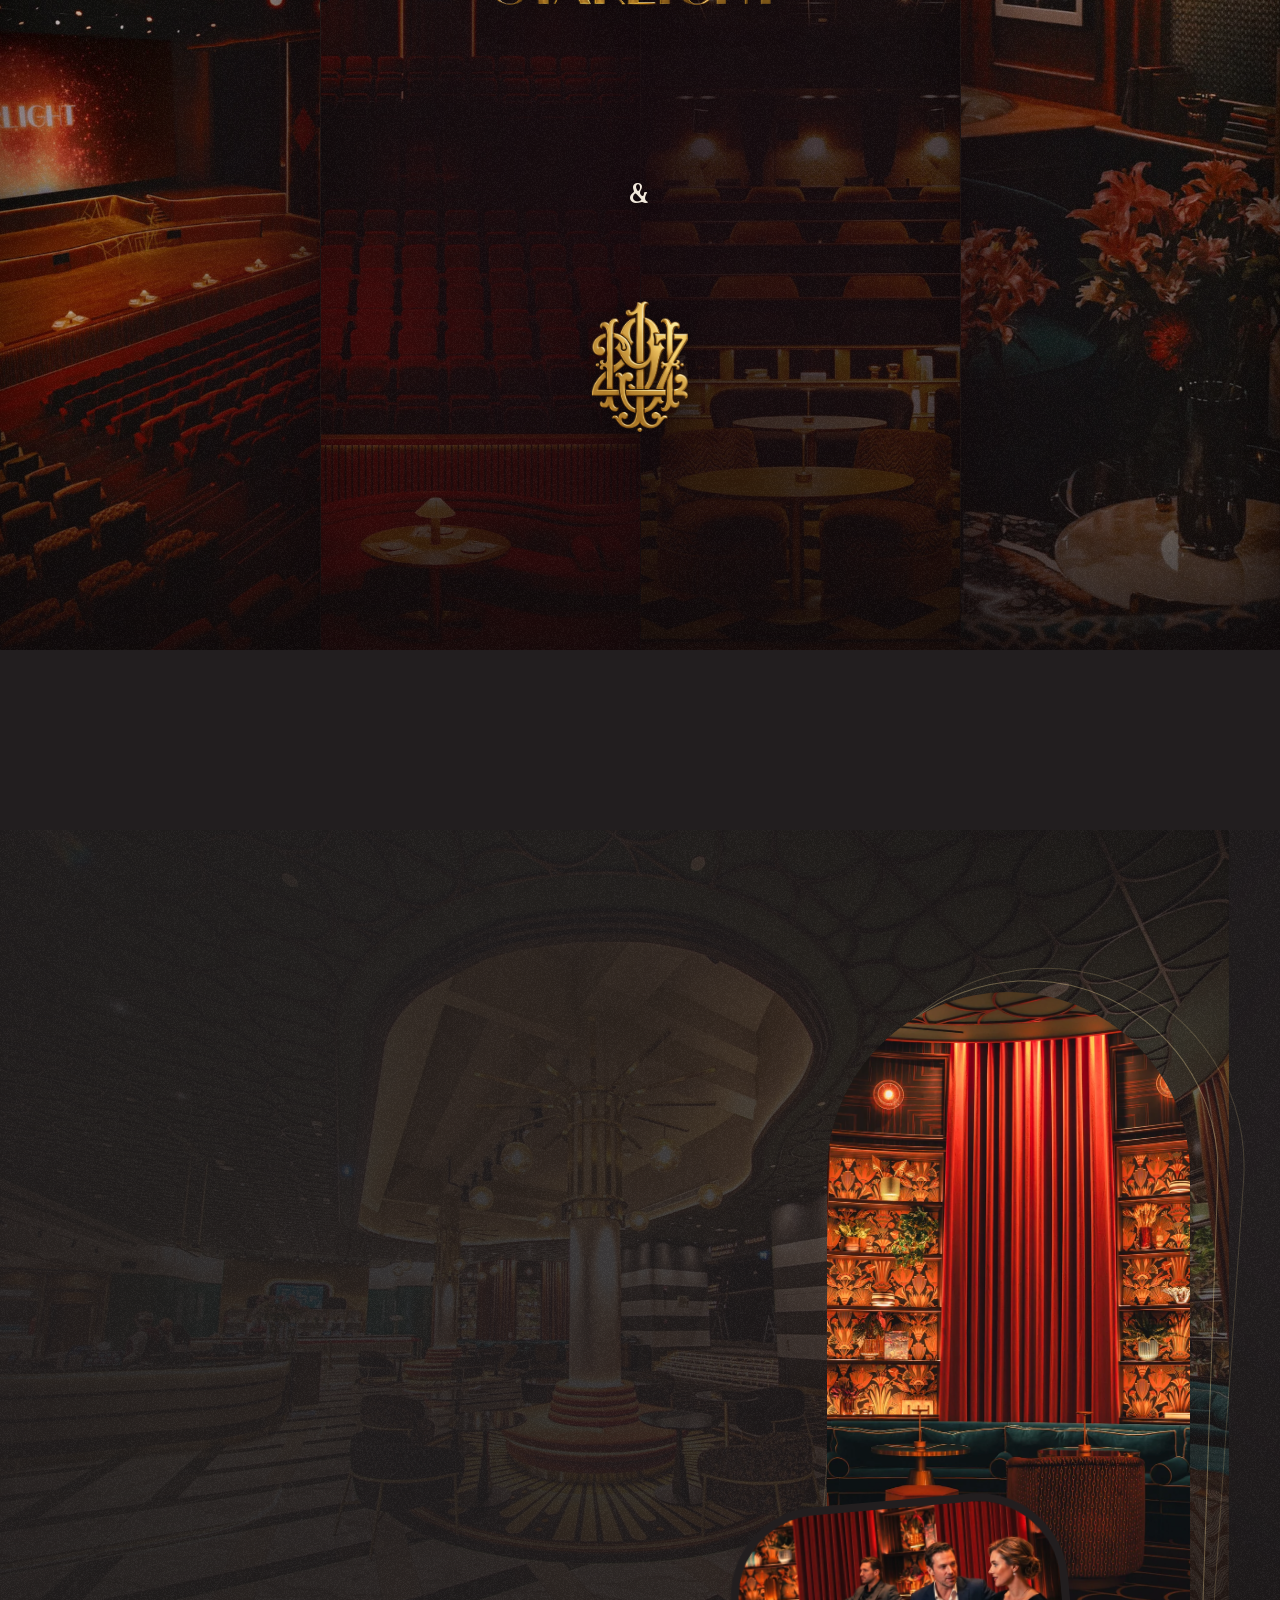
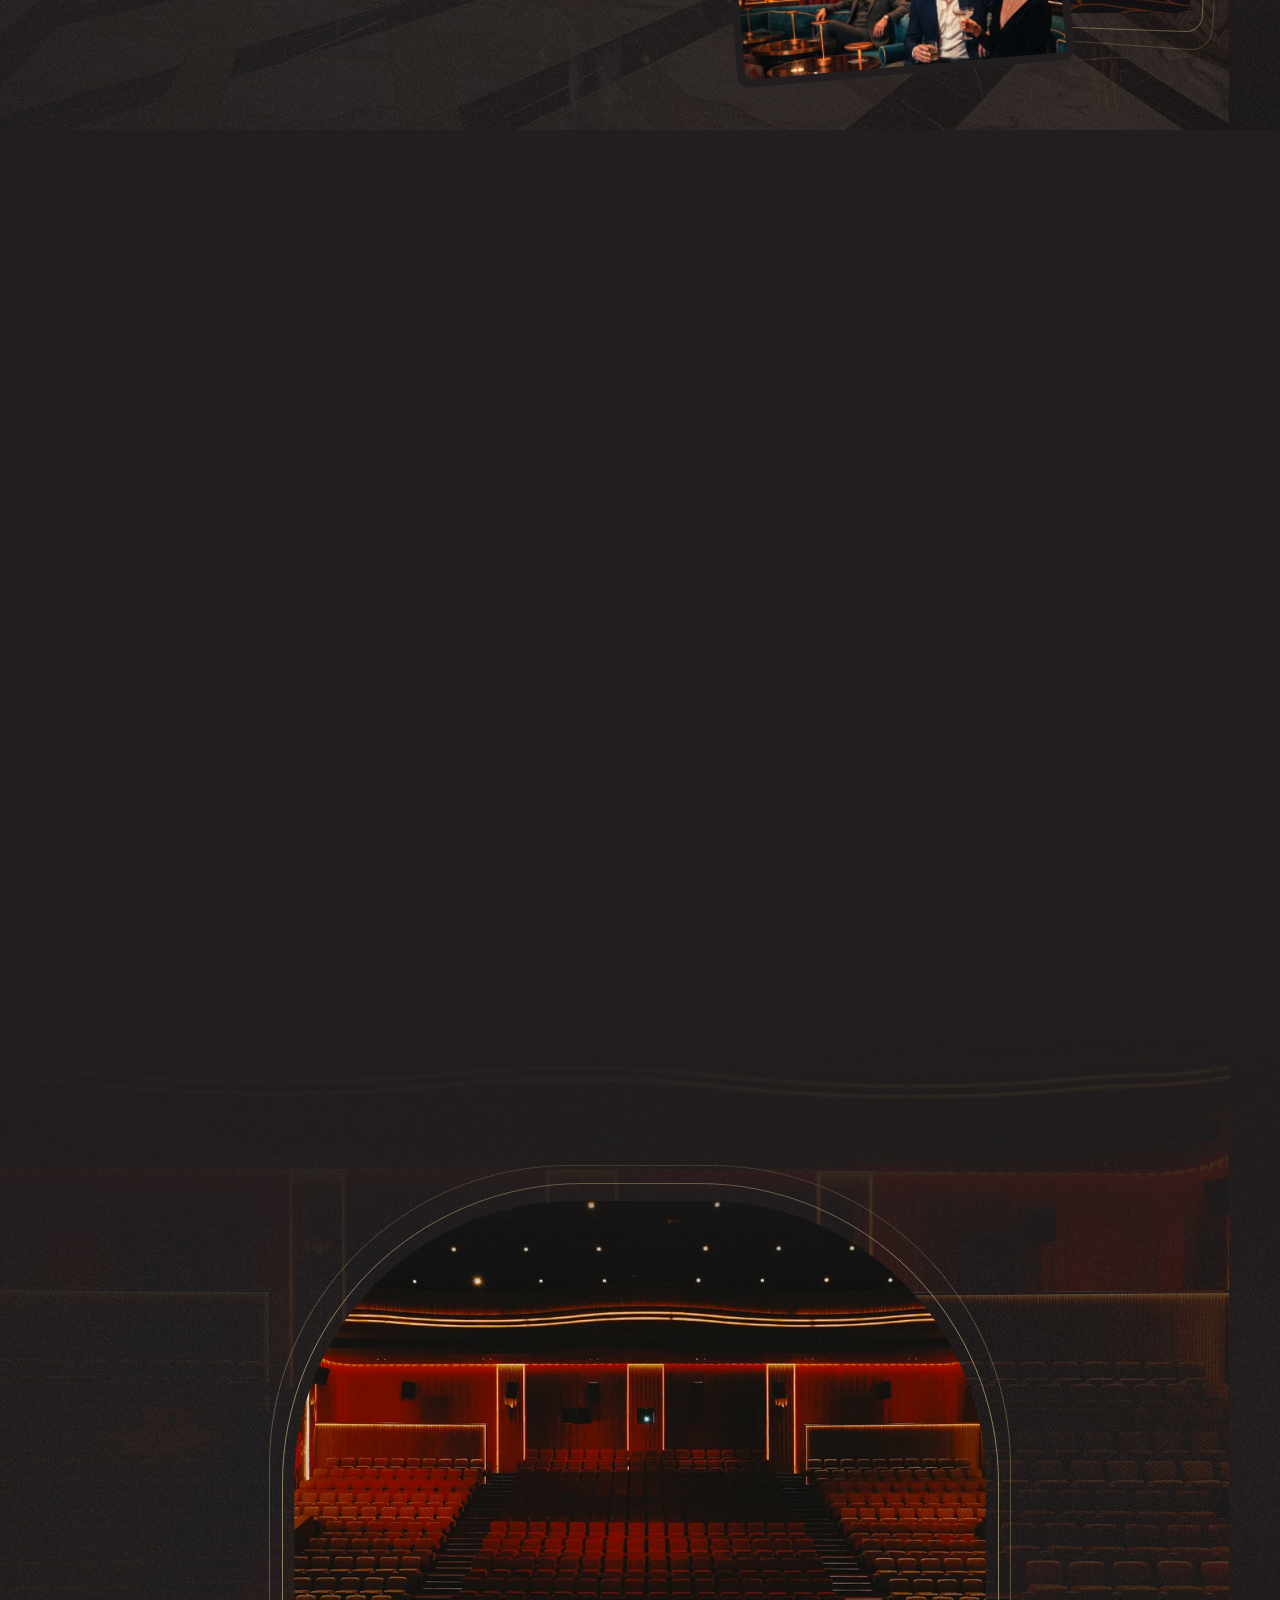
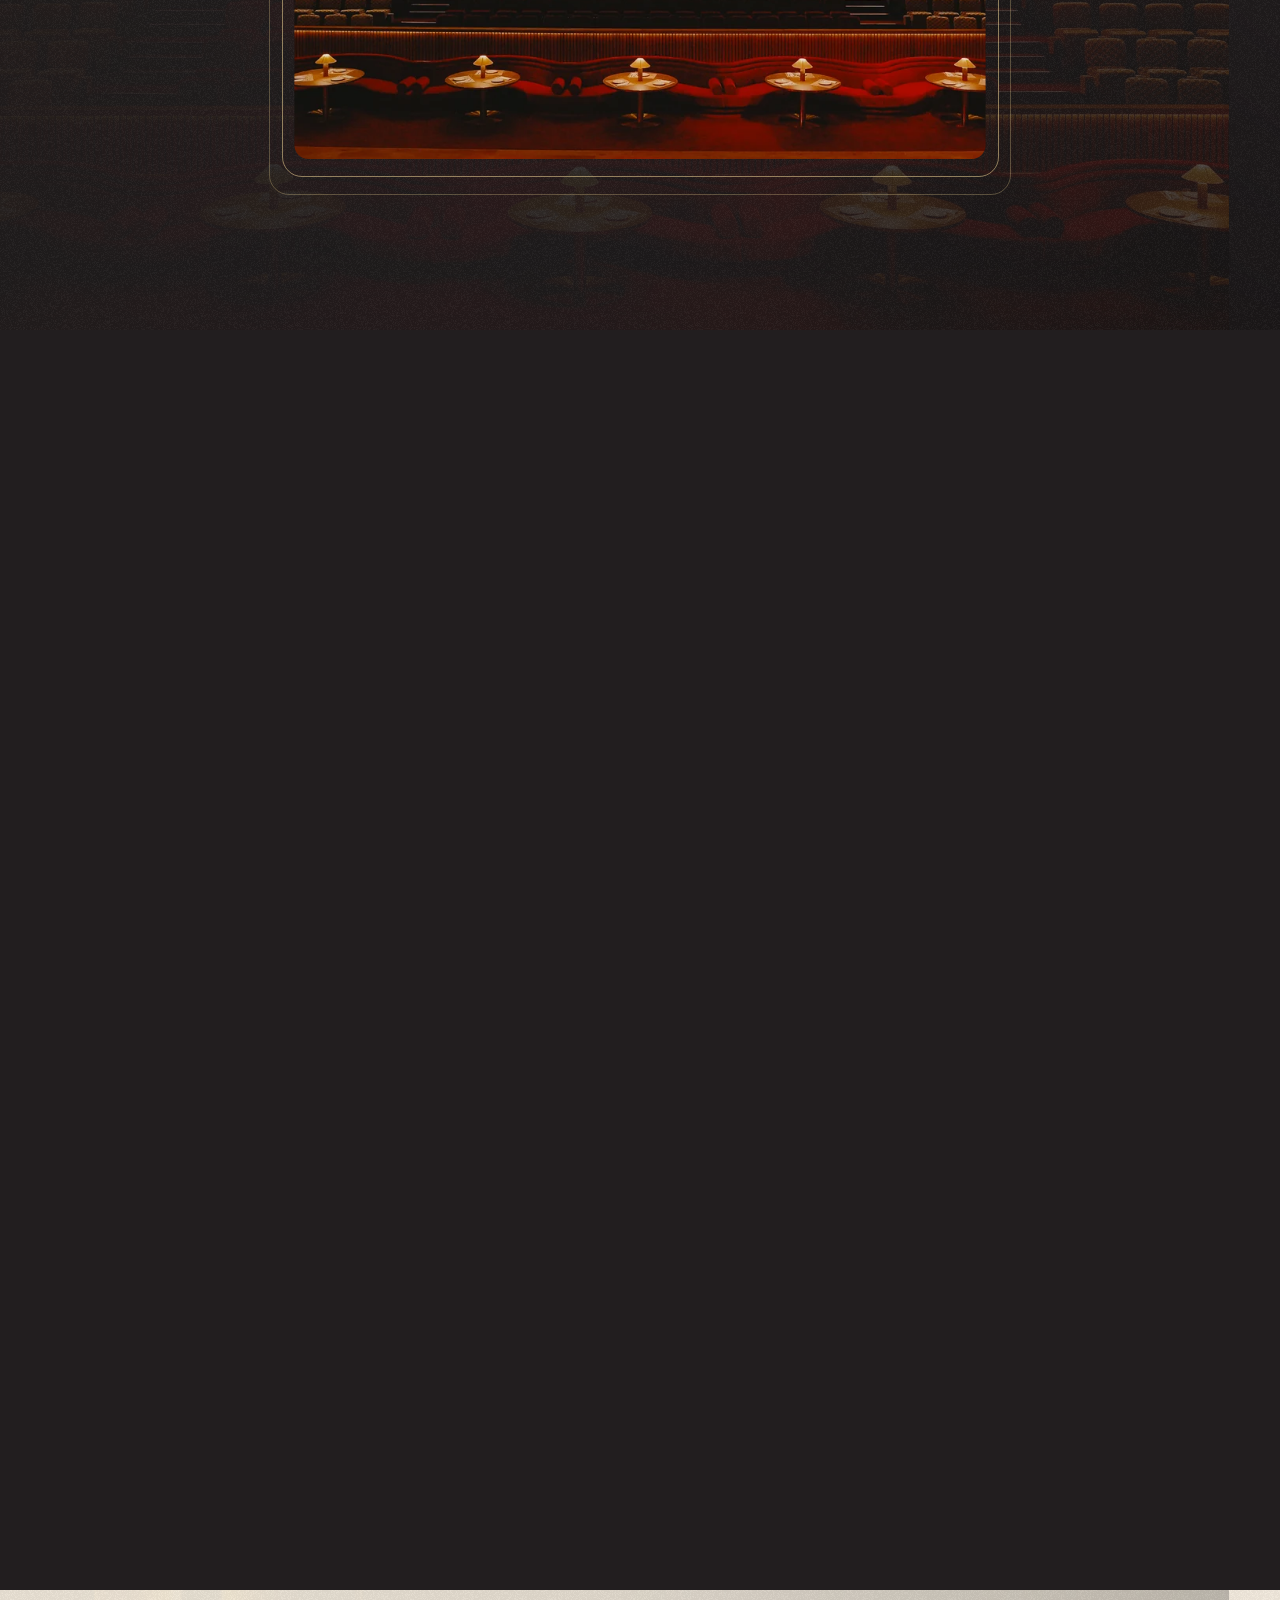
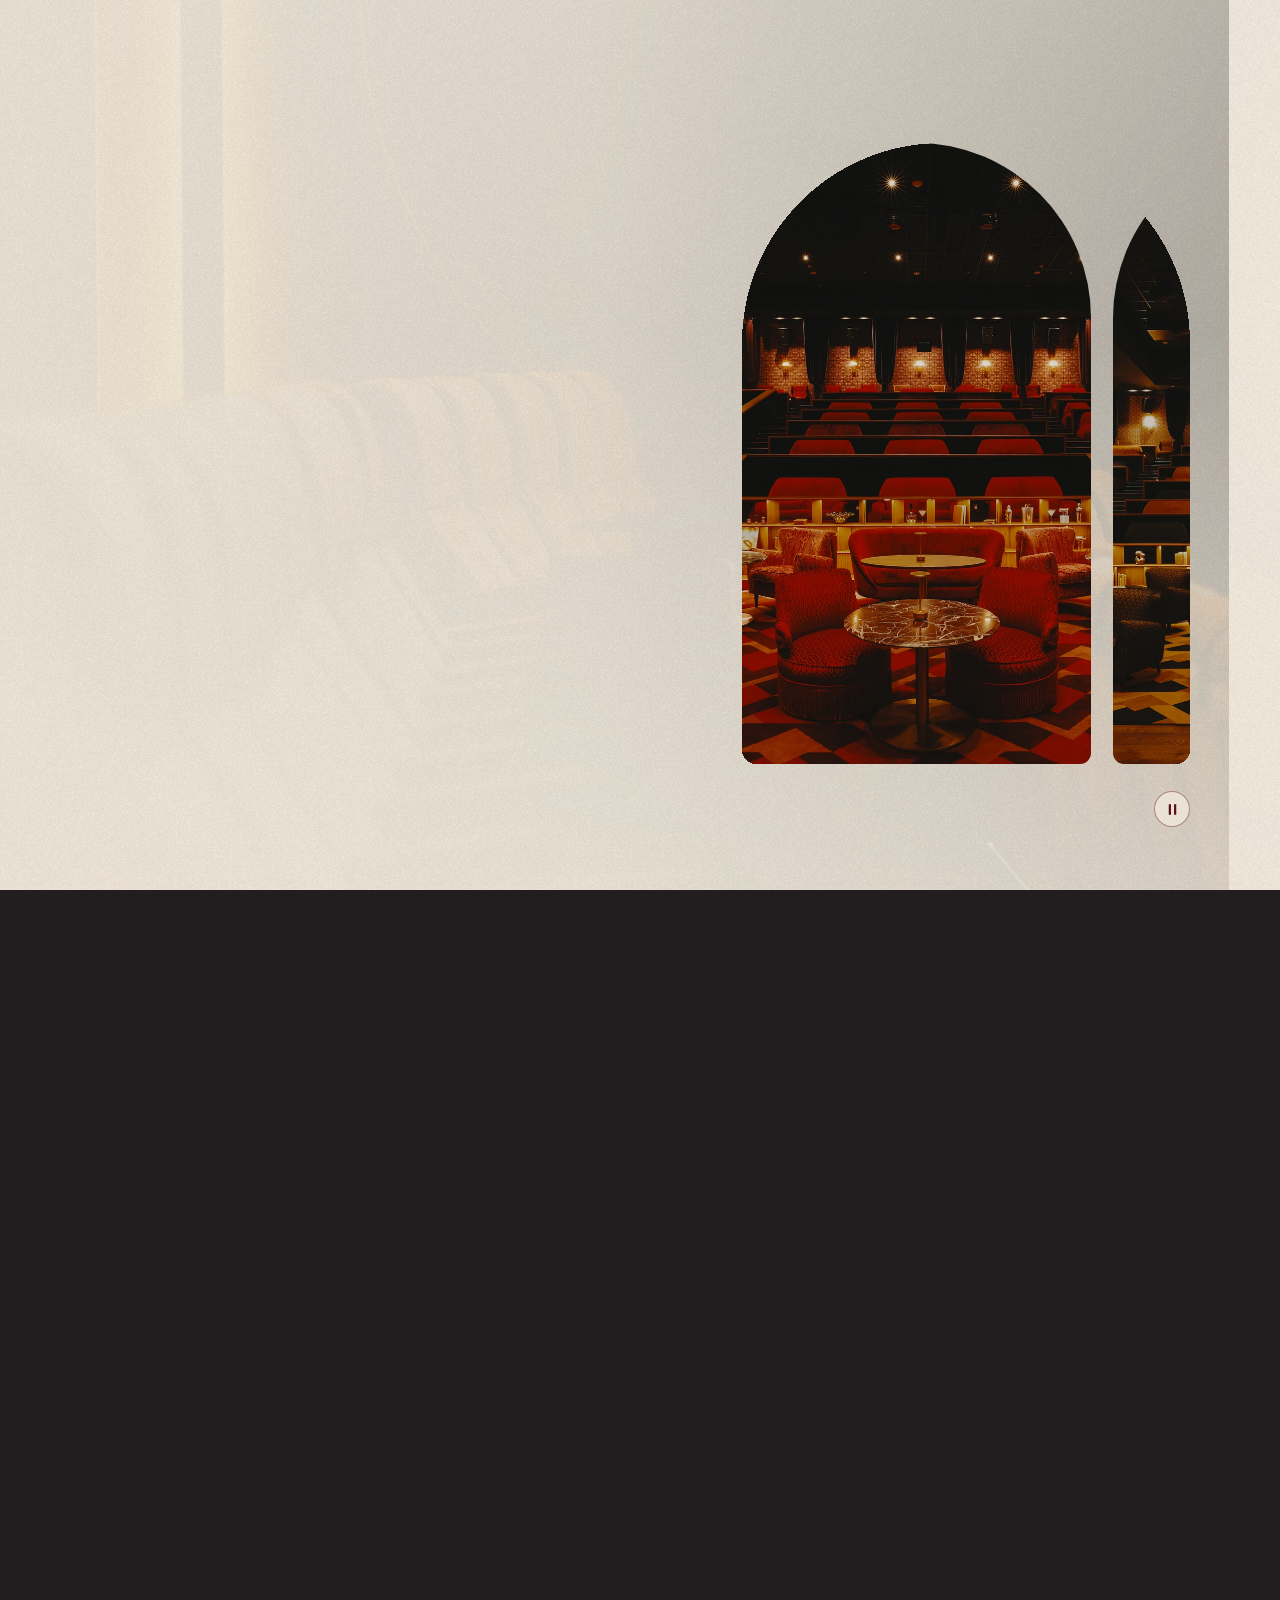
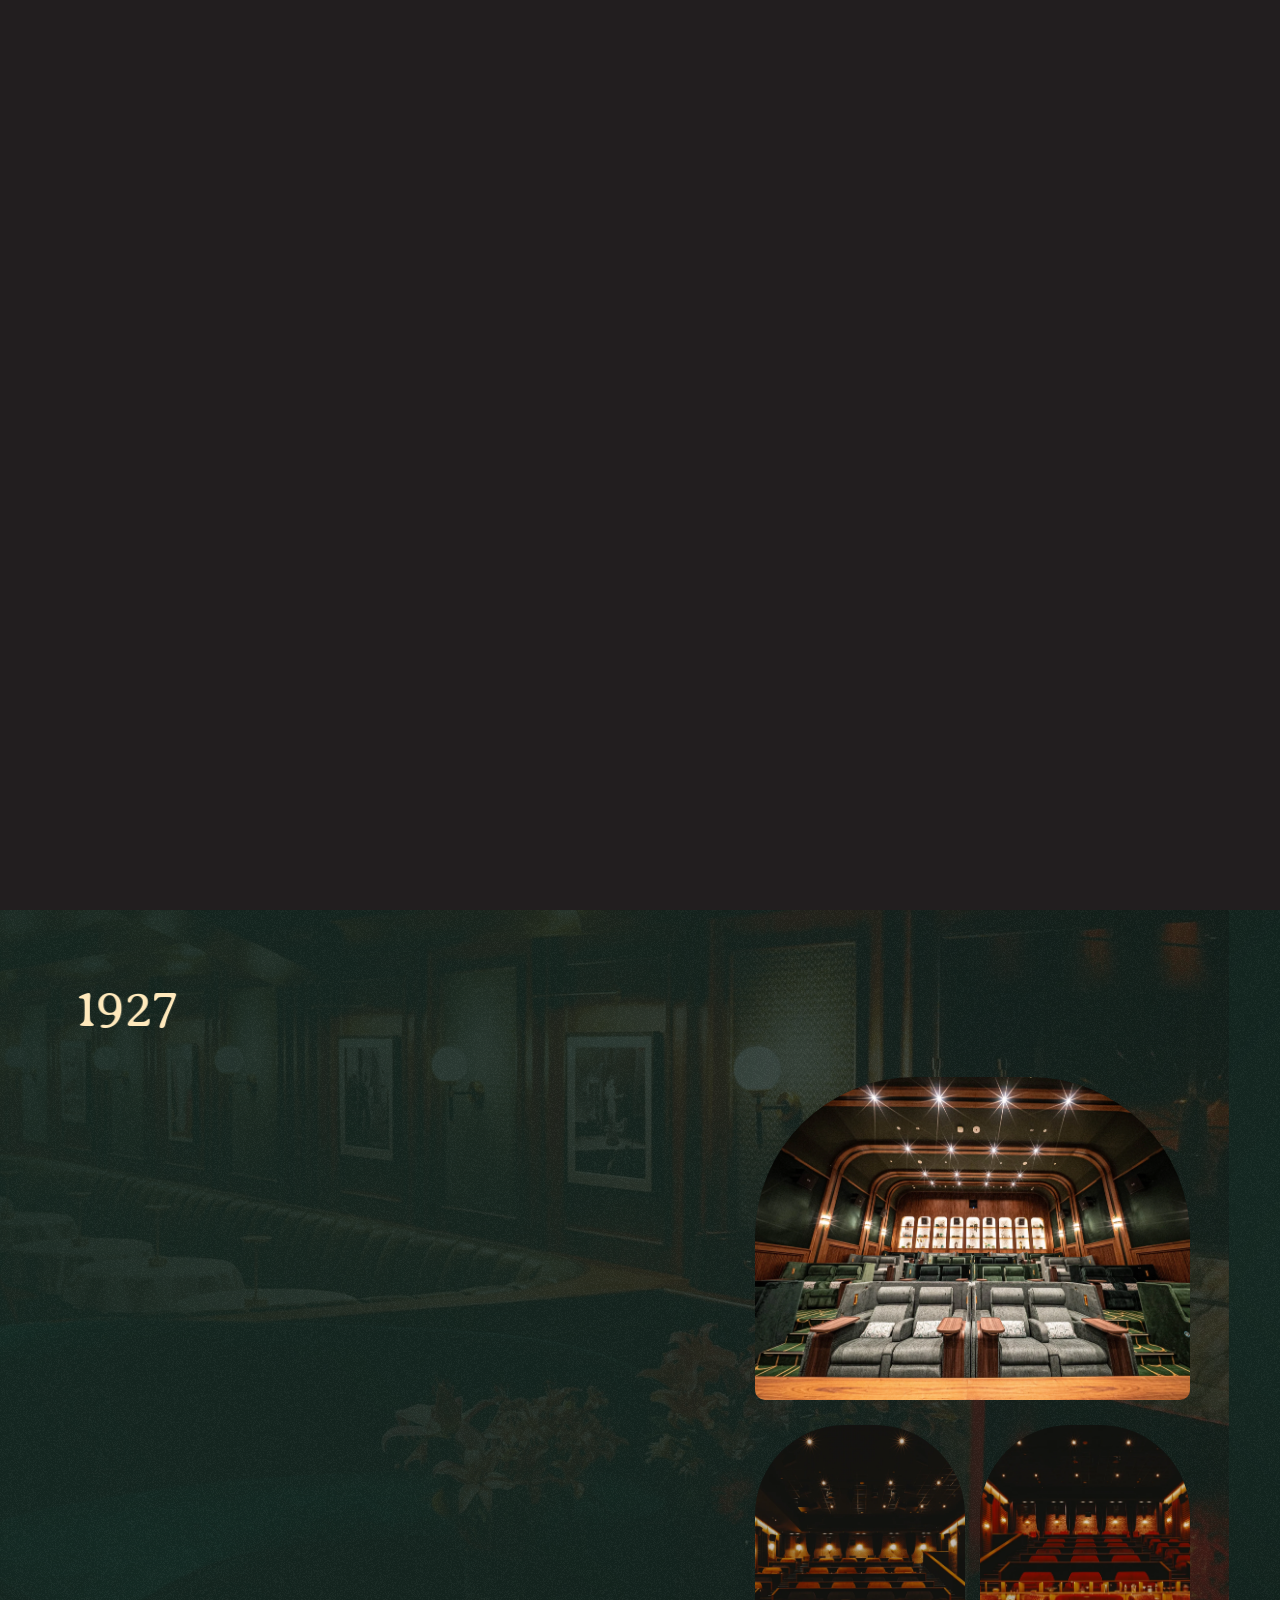
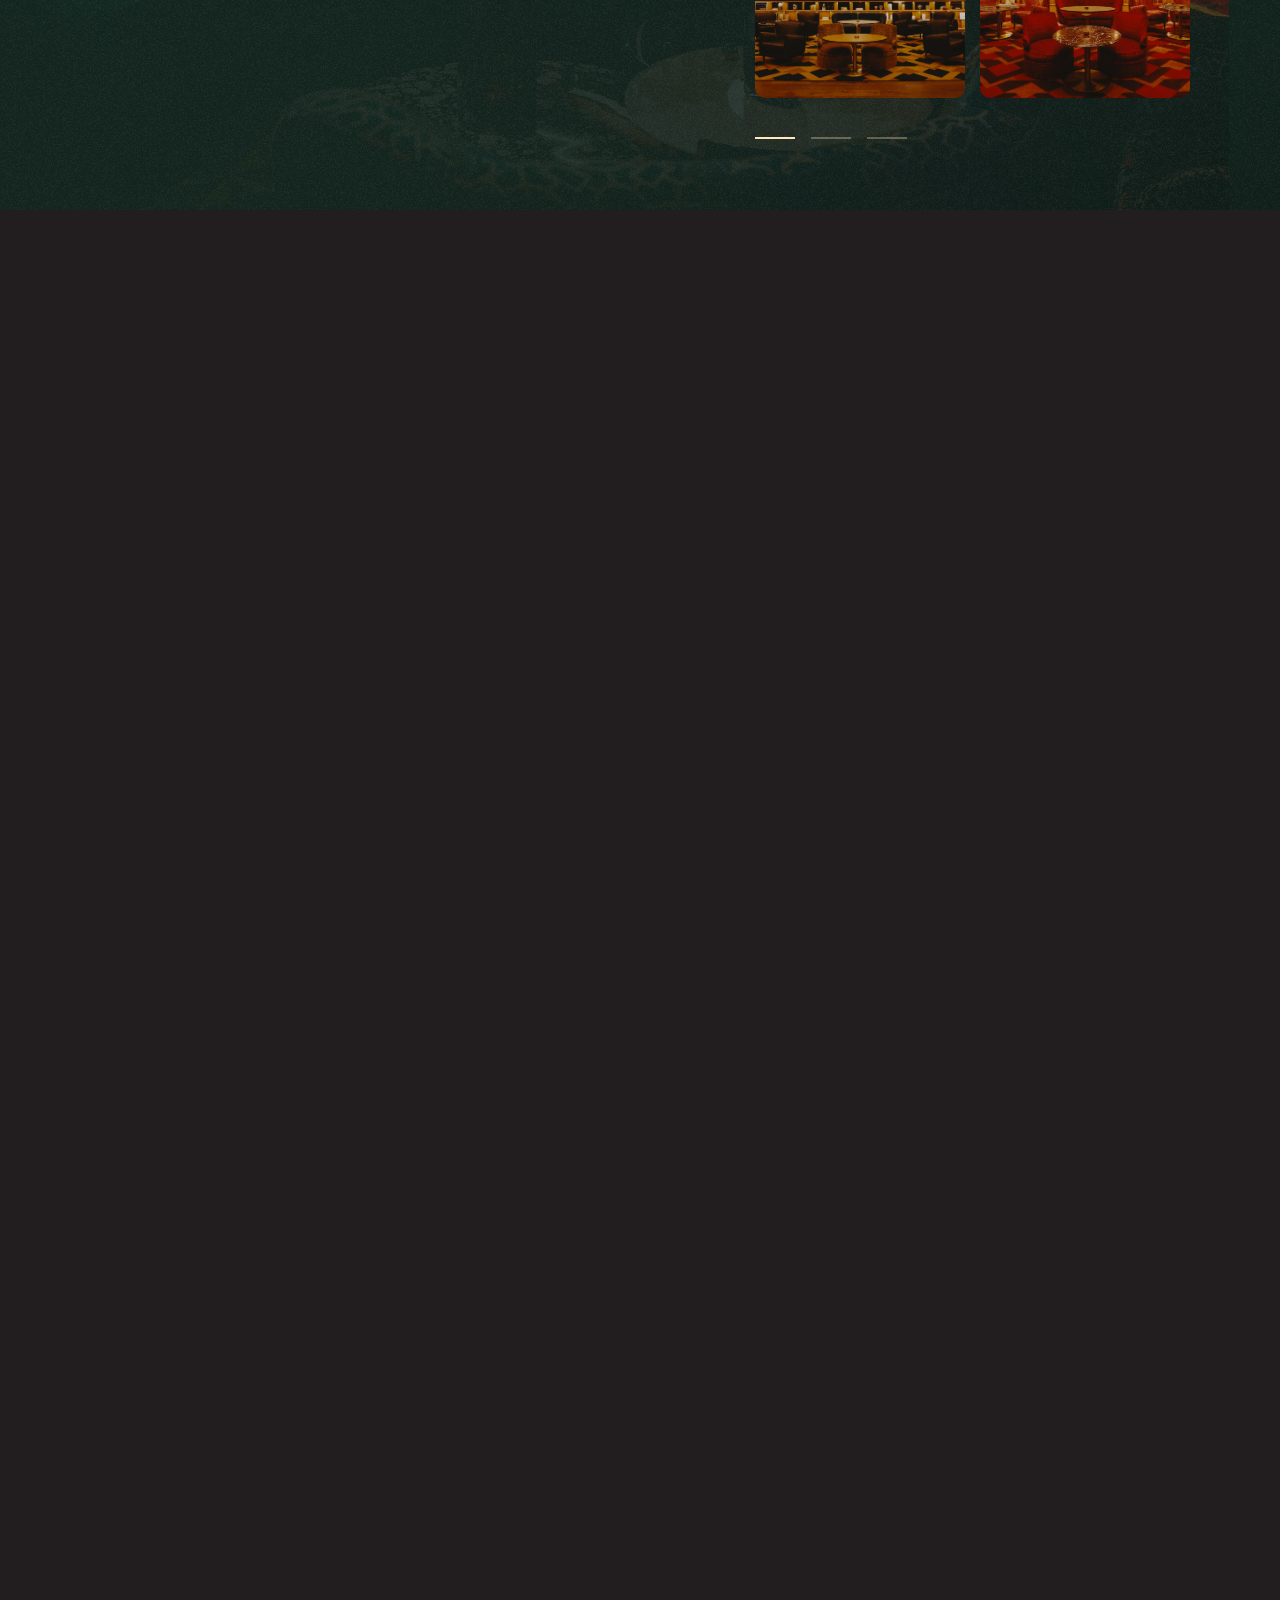
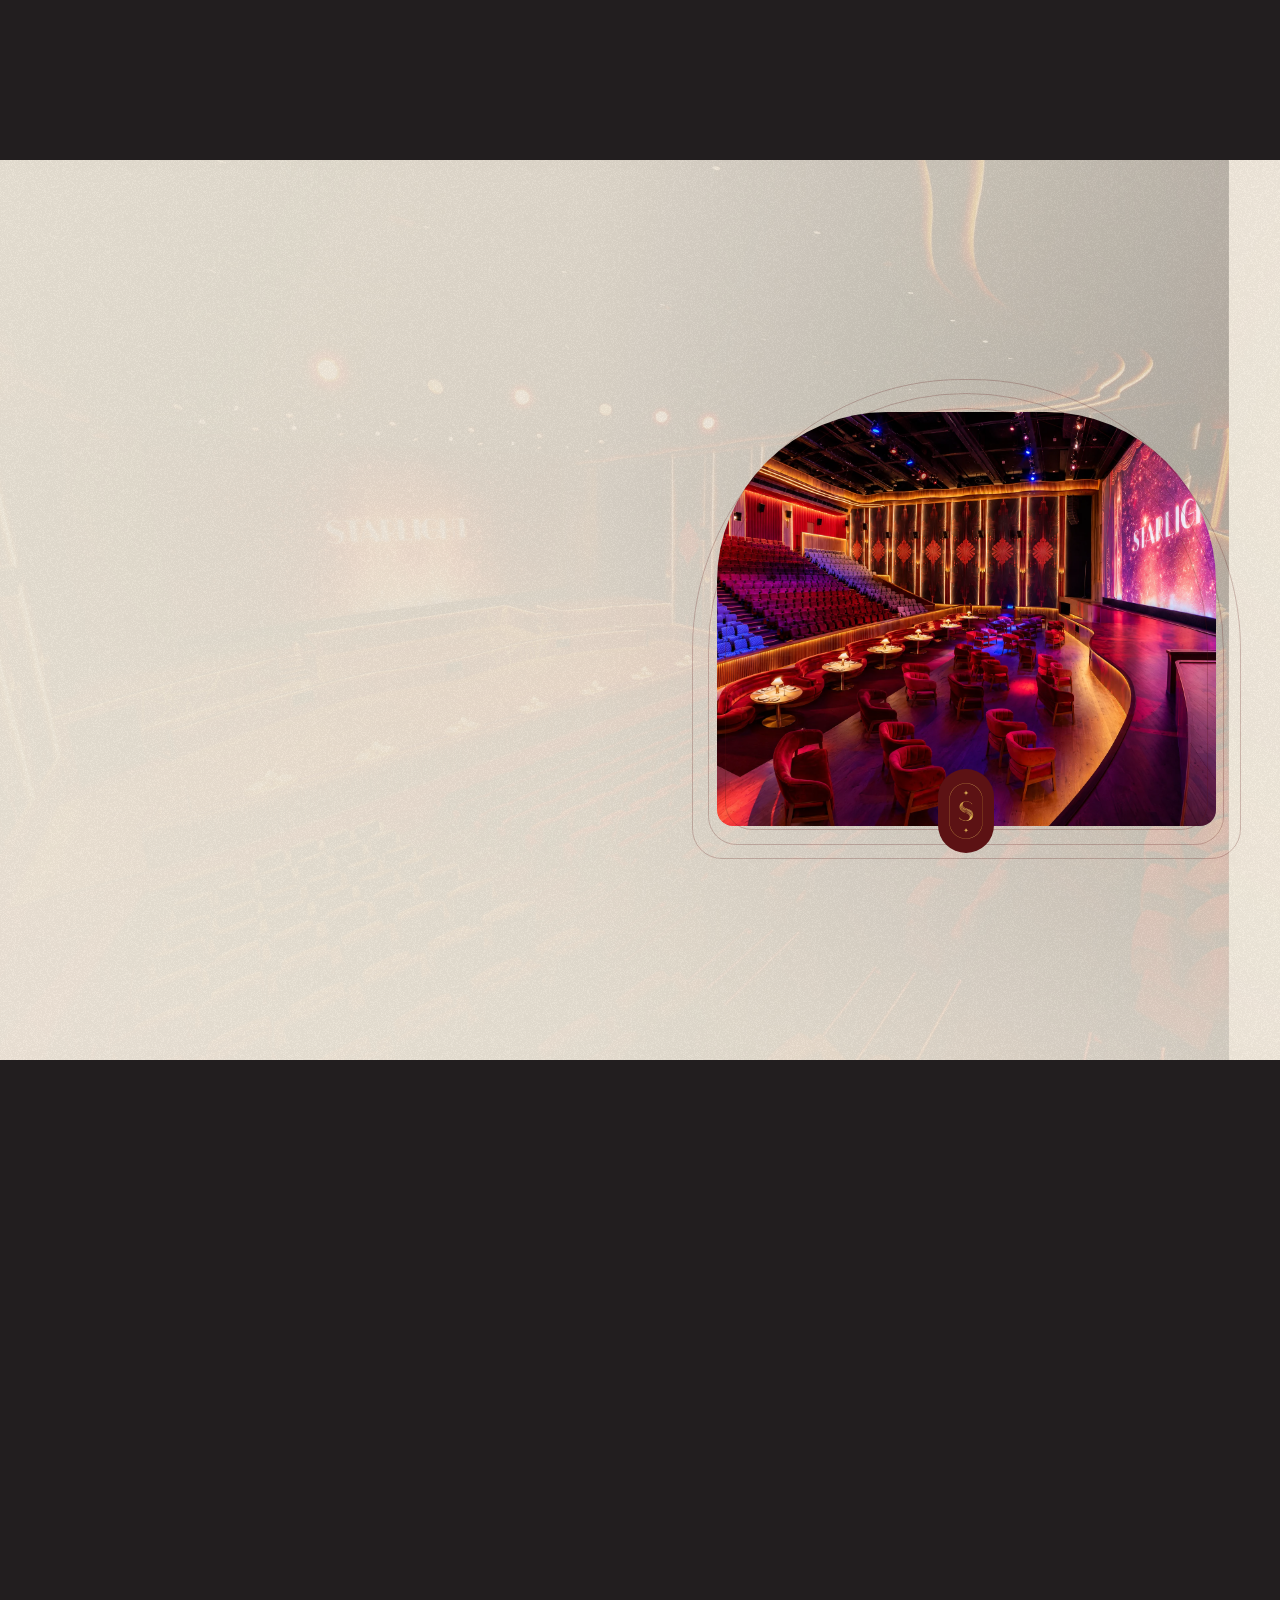
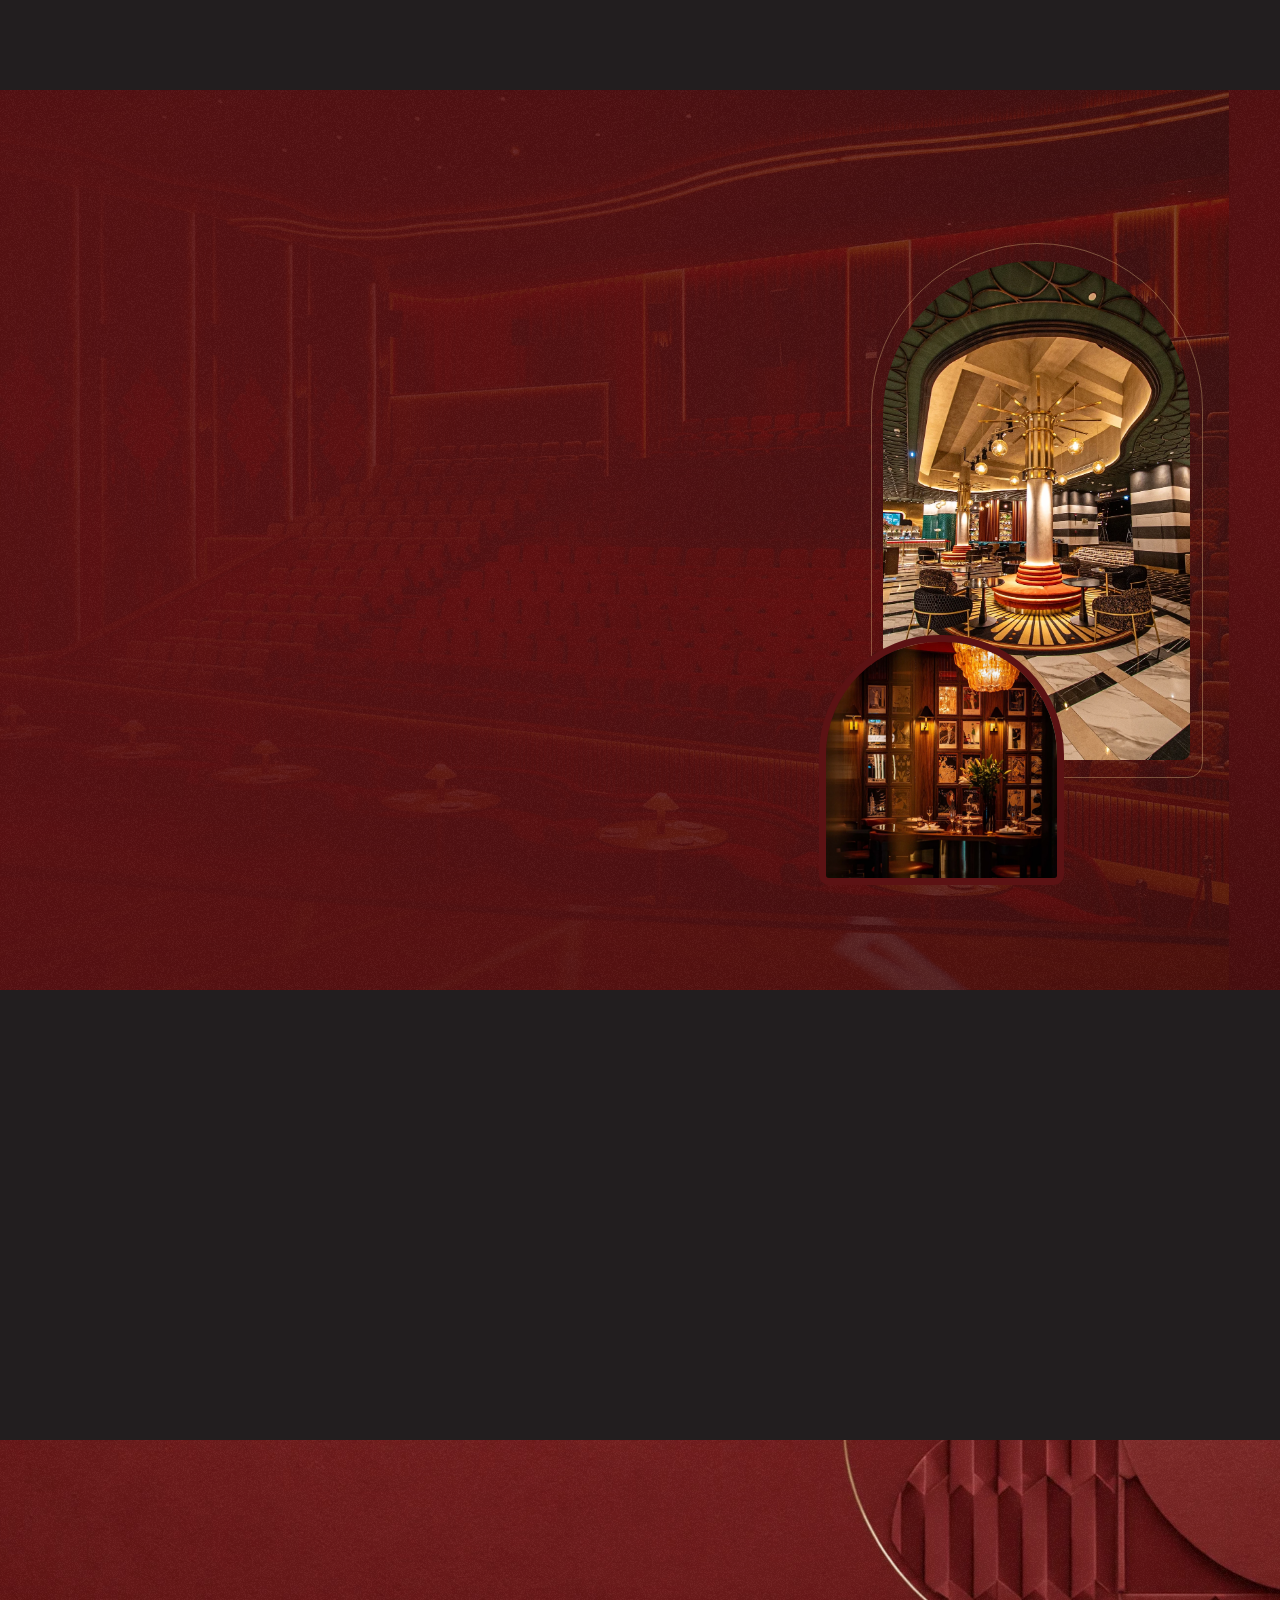
==== commit a0783873: "Add approved DCT welcome and thank-you slides with subtle motion" ====
--- a/presentation/index.html
+++ b/presentation/index.html
@@ -12,19 +12,21 @@
   <script src="scrollcraft.js" defer></script><script src="opening-titles.js" defer></script><script src="app.js" defer></script>
 <link rel="stylesheet" href="scene-backgrounds.css">
 <link rel="stylesheet" href="screening-loop.css"><script src="screening-loop.js" defer></script>
+<link rel="stylesheet" href="bookends.css">
 </head>
 <body>
   <nav class="chapter-nav" aria-label="Presentation sections">
-    <a href="#cover" aria-label="Cinemacity Starlight &amp; 1927" aria-current="true"><span></span></a>
+    <a href="#welcome" aria-label="Welcome" aria-current="true"><span></span></a>
+    <a href="#cover" aria-label="Cinemacity Starlight &amp; 1927"><span></span></a>
     <a href="#starlight" aria-label="Cinemacity Starlight"><span></span></a>
     <a href="#theatre" aria-label="The Starlight Theatre"><span></span></a>
     <a href="#screening" aria-label="The Screening Rooms"><span></span></a>
     <a href="#nineteen" aria-label="1927"><span></span></a>
     <a href="#craft" aria-label="Craft and Technical Specification"><span></span></a>
     <a href="#hosting" aria-label="Hosting With Us"><span></span></a>
-  </nav>
+  <a href="#thank-you" aria-label="Thank You"><span></span></a></nav>
   <button class="fullscreen" aria-label="Enter fullscreen" title="Full screen"><svg viewBox="0 0 24 24" aria-hidden="true"><path d="M8 4H4v4M16 4h4v4M4 16v4h4M20 16v4h-4"/></svg></button>
-  <main id="presentation"><section id="cover" class="folio cover" data-sc-act="pin" data-sc-span="2.2" aria-labelledby="cover-title">
+  <main id="presentation"><section id="welcome" class="folio bookend welcome" data-sc-act="pin" data-sc-span="2.5" data-arrival=".20" aria-labelledby="welcome-title"><div class="sc-stage" data-sc-stage><div class="sheet bookend-sheet"><div class="bookend-art" aria-hidden="true"><img src="assets/dct-bookend-background.webp" alt="" decoding="async"></div><div class="cover-grain" aria-hidden="true"></div><div class="bookend-lockup"><h2 id="welcome-title" data-copy>Welcome</h2><img class="dct-welcome-logo" src="assets/dct-logo-white.webp" alt="Department of Culture and Tourism — Abu Dhabi" width="1634" height="1562"></div></div></div></section><section id="cover" class="folio cover" data-sc-act="pin" data-sc-span="2.2" aria-labelledby="cover-title">
       <div class="sc-stage" data-sc-stage>
         <div class="sheet cover-sheet">
           <div class="cover-backdrop" aria-hidden="true">
@@ -44,4 +46,4 @@
           </div>
         </div>
       </div>
-    </section><section id="starlight" class="folio starlight" data-sc-act="pin" data-sc-span="3" data-arrival=".68" aria-labelledby="starlight-title"><div class="sc-stage" data-sc-stage><div class="sheet starlight-sheet"><div class="scene-backdrop" aria-hidden="true"><img src="assets/lobby.webp" alt="" decoding="async"></div><div class="editorial-copy"><h2 id="starlight-title" data-copy>Cinemacity Starlight</h2><ul class="presentation-bullets "><li class="slide-lead" data-copy>The golden age of cinema, reimagined</li><li data-copy>Interiors drawn from the 1920s, the <strong data-highlight>golden age of cinema</strong></li><li data-copy><strong data-highlight>Six screens</strong> in total, each with its own identity and colour palette</li><li data-copy><strong data-highlight>Screen 5 is the Starlight Theatre</strong>, the heart of the venue</li><li data-copy>Lobby reception for 200 standing, opening onto the Starlight kitchen</li><li data-copy><strong data-highlight>Italian and Mexican menu, signed by open wood-fired pizzas</strong></li><li data-copy>The same recipe as our Graffiti restaurant at Al Qana</li></ul></div><div class="photo-composition"><div class="photo-outline" aria-hidden="true"></div><div class="photo-outline-second" aria-hidden="true"></div><figure class="tall-photo"><img src="assets/starlight-lobby-81.webp" alt="Starlight lobby with curved teal seating, red fluted walls, patterned shelves and small brass tables."></figure><figure class="small-theatre"><img src="assets/starlight-lounge-99656.webp" alt="Three adults seated in a lounge with teal sofas, red wall panels and brass table lamps."></figure></div></div></div></section><section id="theatre" class="folio theatre" data-sc-act="pin" data-sc-span="3.4" data-arrival=".68" aria-labelledby="theatre-title"><div class="sc-stage" data-sc-stage><div class="sheet theatre-sheet"><div class="scene-backdrop" aria-hidden="true"><img src="assets/opening-theatre-front.webp" alt="" decoding="async"></div><div class="theatre-frame theatre-frame-outer" aria-hidden="true"></div><div class="theatre-frame theatre-frame-inner" aria-hidden="true"></div><figure class="theatre-photo"><img src="assets/theatre-cs23.webp" alt="The Starlight Theatre in warm amber light, with an open wooden front floor."></figure><div class="theatre-top-shade" aria-hidden="true"></div><h2 id="theatre-title" data-copy>The Starlight Theatre</h2><div class="theatre-facts"><ul class="presentation-bullets "><li data-copy>Around <strong data-highlight>500 seated,</strong> with a modular section for dining</li><li data-copy><strong data-highlight>Full stage for live performance</strong>: 10–20 performers</li><li data-copy>Best suited to stand-up comedy, live bands, and small-company opera and ballet</li><li data-copy><strong data-highlight>Artist rooms</strong> below the stage: several rooms and private facilities</li><li data-copy>Conference, ceremony and premiere formats on request</li></ul></div></div></div></section><section id="screening" class="folio screening" data-sc-act="pin" data-sc-span="3.8" data-arrival=".23" aria-labelledby="screening-title"><div class="sc-stage" data-sc-stage><div class="sheet screening-sheet"><div class="scene-backdrop" aria-hidden="true"><img src="assets/cinema4.webp" alt="" decoding="async"></div><div class="screening-copy"><h2 id="screening-title" data-copy>The Screening Rooms</h2><ul class="presentation-bullets "><li class="slide-lead" data-copy>Five further screens, five distinct identities</li><li data-copy><strong data-highlight>Cinemas 1–4 and 6: 79–145 seats each,</strong> depending on the screen</li><li data-copy><strong data-highlight>VIP</strong>: <strong data-highlight>electric</strong> full <strong data-highlight>recliners, call-button service, pillows and blankets</strong></li><li data-copy><strong data-highlight>Club</strong>: electric semi-recliners, in-seat ordering</li><li data-copy><strong data-highlight>Deluxe</strong>: semi-recliners, in-seat ordering</li><li data-copy>Dining served in-seat across every tier</li></ul></div><div class="screening-gallery" tabindex="0" role="region" aria-label="Screening room photographs"><div class="screening-rail"><div class="screening-loop-group"><figure><img src="assets/screening-v14-cabaret.webp" alt="Red auditorium, stepped sofas, front lounge seating and tables, geometric floor." width="5384" height="3028" decoding="async"></figure><figure><img src="assets/screening-v14-guild.webp" alt="Amber auditorium, stepped sofas and front lounge chairs with tables." width="5460" height="3071" decoding="async"></figure><figure><img src="assets/screening-v14-vault-wide.webp" alt="Wide view of dark green recliners, timber ribs and illuminated patterned shelving." width="4000" height="2668" decoding="async"></figure><figure><img src="assets/screening-v14-vault-detail.webp" alt="Portrait view of green recliner and side table, timber walls and sconces; another angle of the same Vault room, not an additional room." width="2668" height="4000" decoding="async"></figure><figure><img src="assets/screening-v14-cinema3.webp" alt="Blue-grey seats, botanical-pattern cushions, timber tray tables and glowing wall frames." width="4672" height="7008" decoding="async"></figure><figure><img src="assets/screening-v14-cinema2.webp" alt="Red reclining seats, arched wall detail and circular wall light." width="5240" height="7856" decoding="async"></figure><figure><img src="assets/screening-v14-cinema1.webp" alt="Dark teal seating with timber trays and gold arched wall panels." width="4672" height="7008" decoding="async"></figure><figure><img src="assets/screening-v14-cinema4.webp" alt="Ochre seats below circular wall motifs and amber vertical lighting." width="4672" height="7008" decoding="async"></figure></div></div></div><button class="screening-pause" type="button" aria-label="Pause image carousel" aria-pressed="false"><svg viewBox="0 0 20 20" aria-hidden="true"><path class="pause-shape" d="M5 3h3v14H5zM12 3h3v14h-3z"/><path class="play-shape" d="M6 3l11 7-11 7z"/></svg></button><div class="gallery-track" aria-hidden="true"><i></i></div></div></div></section><section id="nineteen" class="folio nineteen" data-sc-act="pin" data-sc-span="5.5" data-arrival=".23" aria-labelledby="nineteen-title"><div class="sc-stage" data-sc-stage><div class="sheet nineteen-sheet"><div class="scene-backdrop" aria-hidden="true"><img src="assets/opening-lounge.webp" alt="" decoding="async"></div><div class="nineteen-copy"><h2 id="nineteen-title" data-copy>1927</h2><ul class="presentation-bullets "><li class="slide-lead" data-copy>Open to the public now. A private members&#x27; house from 2027</li><li data-copy><strong data-highlight>Three screens</strong>: The <strong data-highlight>Vault, 34 fully reclining seats</strong></li><li data-copy><strong data-highlight>The Guild and The Cabaret, 88 couch seats</strong> each</li><li data-copy><strong data-highlight>Restaurant and lounge</strong>: <strong data-highlight>80 seated</strong> · 120 standing · <strong data-highlight>stage</strong> for 3–4 performers</li><li data-copy>Second <strong data-highlight>kitchen: Italian and Parisian</strong>, more elevated; menus across bar, restaurant and in-screen dining</li><li data-copy><strong data-highlight>The Stateroom</strong>: <strong data-highlight>private table for 12,</strong> for board meetings and panel discussions</li></ul></div><div class="club-visuals"><div class="club-beat club-screens" data-club-beat="0"><div class="club-rooms"><figure class="vault-card"><img src="assets/vault.webp" alt="The Vault."></figure><div class="paired-rooms"><figure class=""><img src="assets/screening-v14-guild.webp" alt="The Guild."></figure><figure class=""><img src="assets/cabaret.webp" alt="The Cabaret."></figure></div></div></div><div class="club-beat club-dining" data-club-beat="1"><figure class="lounge-photo"><img src="assets/lounge.webp" alt="1927 restaurant and lounge."></figure><div class="lounge-frame" aria-hidden="true"></div></div><div class="club-beat club-private" data-club-beat="2"><figure class="private-photo"><img src="assets/stateroom.webp" alt="The Stateroom dining table, chandelier and poster wall."></figure></div></div><div class="club-route" role="group" aria-label="1927 spaces"><button data-club-go="0" aria-label="Three screens" aria-pressed="true"></button><button data-club-go="1" aria-label="Restaurant and lounge" aria-pressed="false"></button><button data-club-go="2" aria-label="The Stateroom" aria-pressed="false"></button></div></div></div></section><section id="craft" class="folio craft" data-sc-act="pin" data-sc-span="2.7" data-arrival=".68" aria-labelledby="craft-title"><div class="sc-stage" data-sc-stage><div class="sheet craft-sheet"><div class="scene-backdrop" aria-hidden="true"><img src="assets/opening-theatre-angle.webp" alt="" decoding="async"></div><div class="craft-copy"><h2 id="craft-title" data-copy>Craft and Technical Specification</h2><ul class="presentation-bullets technical-list"><li class="slide-lead" data-copy>Projection, sound and stage, produced in-house</li><li data-copy><strong data-highlight>Dolby Atmos surround</strong> at Starlight; 1927 Atmos installation in progress</li><li data-copy><strong data-highlight>Digital laser projection</strong></li><li data-copy><strong data-highlight>Resolume live visual system</strong> driving the main screen</li><li data-copy>Custom screen artwork and <strong data-highlight>professional AV team in-house</strong></li><li data-copy>Music licensing held and managed in-house</li></ul></div><div class="craft-photo"><figure class=""><img src="assets/craft-starlight2.webp" alt="Starlight auditorium with an illuminated screen, stage, rows of seating and red lounge chairs on the front floor."></figure><div class="craft-lines" aria-hidden="true"><i></i><i></i><i></i></div><img class="craft-emblem" src="assets/emblem-gold.svg" alt=""></div></div></div></section><section id="hosting" class="folio hosting" data-sc-act="pin" data-sc-span="2.5" data-arrival=".68" aria-labelledby="hosting-title"><div class="sc-stage" data-sc-stage><div class="sheet hosting-sheet"><div class="scene-backdrop" aria-hidden="true"><img src="assets/hosting-cs21.webp" alt="" decoding="async"></div><div class="hosting-copy"><h2 id="hosting-title" data-copy>Hosting With Us</h2><ul class="presentation-bullets contacts"><li class="slide-lead" data-copy>One House, many occasions</li><li data-copy><strong data-highlight>Premieres, comedy, music, opera, ballet, ceremonies and corporate</strong> programming</li><li data-copy>Included: dedicated event planner, full private use, branded décor, <strong data-highlight>bespoke in-house catering</strong></li><li data-copy><strong data-highlight>Single-screen hire or full-venue buyout</strong> at both venues · <strong data-highlight>Alcohol licensing available</strong></li><li data-copy><a href="tel:+971565337573"><strong data-highlight>Saleh Atassi, General Manager · +971 56 533 7573</strong></a></li><li data-copy><a href="tel:+971563645054"><strong data-highlight>Ramzy Shara, Events Coordinator · +971 56 364 5054</strong></a></li><li data-copy><strong data-highlight><a href="https://cinemacity.ae" target="_blank" rel="noopener">cinemacity.ae</a> · <a href="https://1927.ae" target="_blank" rel="noopener">1927.ae</a></strong></li></ul></div><div class="hosting-photos"><figure class="hosting-lobby"><img src="assets/lobby.webp" alt="Starlight lobby and reception."></figure><figure class="hosting-private"><img src="assets/stateroom.webp" alt="The Stateroom dining area."></figure><div class="hosting-line" aria-hidden="true"></div></div></div></div></section></main></body></html>+    </section><section id="starlight" class="folio starlight" data-sc-act="pin" data-sc-span="3" data-arrival=".68" aria-labelledby="starlight-title"><div class="sc-stage" data-sc-stage><div class="sheet starlight-sheet"><div class="scene-backdrop" aria-hidden="true"><img src="assets/lobby.webp" alt="" decoding="async"></div><div class="editorial-copy"><h2 id="starlight-title" data-copy>Cinemacity Starlight</h2><ul class="presentation-bullets "><li class="slide-lead" data-copy>The golden age of cinema, reimagined</li><li data-copy>Interiors drawn from the 1920s, the <strong data-highlight>golden age of cinema</strong></li><li data-copy><strong data-highlight>Six screens</strong> in total, each with its own identity and colour palette</li><li data-copy><strong data-highlight>Screen 5 is the Starlight Theatre</strong>, the heart of the venue</li><li data-copy>Lobby reception for 200 standing, opening onto the Starlight kitchen</li><li data-copy><strong data-highlight>Italian and Mexican menu, signed by open wood-fired pizzas</strong></li><li data-copy>The same recipe as our Graffiti restaurant at Al Qana</li></ul></div><div class="photo-composition"><div class="photo-outline" aria-hidden="true"></div><div class="photo-outline-second" aria-hidden="true"></div><figure class="tall-photo"><img src="assets/starlight-lobby-81.webp" alt="Starlight lobby with curved teal seating, red fluted walls, patterned shelves and small brass tables."></figure><figure class="small-theatre"><img src="assets/starlight-lounge-99656.webp" alt="Three adults seated in a lounge with teal sofas, red wall panels and brass table lamps."></figure></div></div></div></section><section id="theatre" class="folio theatre" data-sc-act="pin" data-sc-span="3.4" data-arrival=".68" aria-labelledby="theatre-title"><div class="sc-stage" data-sc-stage><div class="sheet theatre-sheet"><div class="scene-backdrop" aria-hidden="true"><img src="assets/opening-theatre-front.webp" alt="" decoding="async"></div><div class="theatre-frame theatre-frame-outer" aria-hidden="true"></div><div class="theatre-frame theatre-frame-inner" aria-hidden="true"></div><figure class="theatre-photo"><img src="assets/theatre-cs23.webp" alt="The Starlight Theatre in warm amber light, with an open wooden front floor."></figure><div class="theatre-top-shade" aria-hidden="true"></div><h2 id="theatre-title" data-copy>The Starlight Theatre</h2><div class="theatre-facts"><ul class="presentation-bullets "><li data-copy>Around <strong data-highlight>500 seated,</strong> with a modular section for dining</li><li data-copy><strong data-highlight>Full stage for live performance</strong>: 10–20 performers</li><li data-copy>Best suited to stand-up comedy, live bands, and small-company opera and ballet</li><li data-copy><strong data-highlight>Artist rooms</strong> below the stage: several rooms and private facilities</li><li data-copy>Conference, ceremony and premiere formats on request</li></ul></div></div></div></section><section id="screening" class="folio screening" data-sc-act="pin" data-sc-span="3.8" data-arrival=".23" aria-labelledby="screening-title"><div class="sc-stage" data-sc-stage><div class="sheet screening-sheet"><div class="scene-backdrop" aria-hidden="true"><img src="assets/cinema4.webp" alt="" decoding="async"></div><div class="screening-copy"><h2 id="screening-title" data-copy>The Screening Rooms</h2><ul class="presentation-bullets "><li class="slide-lead" data-copy>Five further screens, five distinct identities</li><li data-copy><strong data-highlight>Cinemas 1–4 and 6: 79–145 seats each,</strong> depending on the screen</li><li data-copy><strong data-highlight>VIP</strong>: <strong data-highlight>electric</strong> full <strong data-highlight>recliners, call-button service, pillows and blankets</strong></li><li data-copy><strong data-highlight>Club</strong>: electric semi-recliners, in-seat ordering</li><li data-copy><strong data-highlight>Deluxe</strong>: semi-recliners, in-seat ordering</li><li data-copy>Dining served in-seat across every tier</li></ul></div><div class="screening-gallery" tabindex="0" role="region" aria-label="Screening room photographs"><div class="screening-rail"><div class="screening-loop-group"><figure><img src="assets/screening-v14-cabaret.webp" alt="Red auditorium, stepped sofas, front lounge seating and tables, geometric floor." width="5384" height="3028" decoding="async"></figure><figure><img src="assets/screening-v14-guild.webp" alt="Amber auditorium, stepped sofas and front lounge chairs with tables." width="5460" height="3071" decoding="async"></figure><figure><img src="assets/screening-v14-vault-wide.webp" alt="Wide view of dark green recliners, timber ribs and illuminated patterned shelving." width="4000" height="2668" decoding="async"></figure><figure><img src="assets/screening-v14-vault-detail.webp" alt="Portrait view of green recliner and side table, timber walls and sconces; another angle of the same Vault room, not an additional room." width="2668" height="4000" decoding="async"></figure><figure><img src="assets/screening-v14-cinema3.webp" alt="Blue-grey seats, botanical-pattern cushions, timber tray tables and glowing wall frames." width="4672" height="7008" decoding="async"></figure><figure><img src="assets/screening-v14-cinema2.webp" alt="Red reclining seats, arched wall detail and circular wall light." width="5240" height="7856" decoding="async"></figure><figure><img src="assets/screening-v14-cinema1.webp" alt="Dark teal seating with timber trays and gold arched wall panels." width="4672" height="7008" decoding="async"></figure><figure><img src="assets/screening-v14-cinema4.webp" alt="Ochre seats below circular wall motifs and amber vertical lighting." width="4672" height="7008" decoding="async"></figure></div></div></div><button class="screening-pause" type="button" aria-label="Pause image carousel" aria-pressed="false"><svg viewBox="0 0 20 20" aria-hidden="true"><path class="pause-shape" d="M5 3h3v14H5zM12 3h3v14h-3z"/><path class="play-shape" d="M6 3l11 7-11 7z"/></svg></button><div class="gallery-track" aria-hidden="true"><i></i></div></div></div></section><section id="nineteen" class="folio nineteen" data-sc-act="pin" data-sc-span="5.5" data-arrival=".23" aria-labelledby="nineteen-title"><div class="sc-stage" data-sc-stage><div class="sheet nineteen-sheet"><div class="scene-backdrop" aria-hidden="true"><img src="assets/opening-lounge.webp" alt="" decoding="async"></div><div class="nineteen-copy"><h2 id="nineteen-title" data-copy>1927</h2><ul class="presentation-bullets "><li class="slide-lead" data-copy>Open to the public now. A private members&#x27; house from 2027</li><li data-copy><strong data-highlight>Three screens</strong>: The <strong data-highlight>Vault, 34 fully reclining seats</strong></li><li data-copy><strong data-highlight>The Guild and The Cabaret, 88 couch seats</strong> each</li><li data-copy><strong data-highlight>Restaurant and lounge</strong>: <strong data-highlight>80 seated</strong> · 120 standing · <strong data-highlight>stage</strong> for 3–4 performers</li><li data-copy>Second <strong data-highlight>kitchen: Italian and Parisian</strong>, more elevated; menus across bar, restaurant and in-screen dining</li><li data-copy><strong data-highlight>The Stateroom</strong>: <strong data-highlight>private table for 12,</strong> for board meetings and panel discussions</li></ul></div><div class="club-visuals"><div class="club-beat club-screens" data-club-beat="0"><div class="club-rooms"><figure class="vault-card"><img src="assets/vault.webp" alt="The Vault."></figure><div class="paired-rooms"><figure class=""><img src="assets/screening-v14-guild.webp" alt="The Guild."></figure><figure class=""><img src="assets/cabaret.webp" alt="The Cabaret."></figure></div></div></div><div class="club-beat club-dining" data-club-beat="1"><figure class="lounge-photo"><img src="assets/lounge.webp" alt="1927 restaurant and lounge."></figure><div class="lounge-frame" aria-hidden="true"></div></div><div class="club-beat club-private" data-club-beat="2"><figure class="private-photo"><img src="assets/stateroom.webp" alt="The Stateroom dining table, chandelier and poster wall."></figure></div></div><div class="club-route" role="group" aria-label="1927 spaces"><button data-club-go="0" aria-label="Three screens" aria-pressed="true"></button><button data-club-go="1" aria-label="Restaurant and lounge" aria-pressed="false"></button><button data-club-go="2" aria-label="The Stateroom" aria-pressed="false"></button></div></div></div></section><section id="craft" class="folio craft" data-sc-act="pin" data-sc-span="2.7" data-arrival=".68" aria-labelledby="craft-title"><div class="sc-stage" data-sc-stage><div class="sheet craft-sheet"><div class="scene-backdrop" aria-hidden="true"><img src="assets/opening-theatre-angle.webp" alt="" decoding="async"></div><div class="craft-copy"><h2 id="craft-title" data-copy>Craft and Technical Specification</h2><ul class="presentation-bullets technical-list"><li class="slide-lead" data-copy>Projection, sound and stage, produced in-house</li><li data-copy><strong data-highlight>Dolby Atmos surround</strong> at Starlight; 1927 Atmos installation in progress</li><li data-copy><strong data-highlight>Digital laser projection</strong></li><li data-copy><strong data-highlight>Resolume live visual system</strong> driving the main screen</li><li data-copy>Custom screen artwork and <strong data-highlight>professional AV team in-house</strong></li><li data-copy>Music licensing held and managed in-house</li></ul></div><div class="craft-photo"><figure class=""><img src="assets/craft-starlight2.webp" alt="Starlight auditorium with an illuminated screen, stage, rows of seating and red lounge chairs on the front floor."></figure><div class="craft-lines" aria-hidden="true"><i></i><i></i><i></i></div><img class="craft-emblem" src="assets/emblem-gold.svg" alt=""></div></div></div></section><section id="hosting" class="folio hosting" data-sc-act="pin" data-sc-span="2.5" data-arrival=".68" aria-labelledby="hosting-title"><div class="sc-stage" data-sc-stage><div class="sheet hosting-sheet"><div class="scene-backdrop" aria-hidden="true"><img src="assets/hosting-cs21.webp" alt="" decoding="async"></div><div class="hosting-copy"><h2 id="hosting-title" data-copy>Hosting With Us</h2><ul class="presentation-bullets contacts"><li class="slide-lead" data-copy>One House, many occasions</li><li data-copy><strong data-highlight>Premieres, comedy, music, opera, ballet, ceremonies and corporate</strong> programming</li><li data-copy>Included: dedicated event planner, full private use, branded décor, <strong data-highlight>bespoke in-house catering</strong></li><li data-copy><strong data-highlight>Single-screen hire or full-venue buyout</strong> at both venues · <strong data-highlight>Alcohol licensing available</strong></li><li data-copy><a href="tel:+971565337573"><strong data-highlight>Saleh Atassi, General Manager · +971 56 533 7573</strong></a></li><li data-copy><a href="tel:+971563645054"><strong data-highlight>Ramzy Shara, Events Coordinator · +971 56 364 5054</strong></a></li><li data-copy><strong data-highlight><a href="https://cinemacity.ae" target="_blank" rel="noopener">cinemacity.ae</a> · <a href="https://1927.ae" target="_blank" rel="noopener">1927.ae</a></strong></li></ul></div><div class="hosting-photos"><figure class="hosting-lobby"><img src="assets/lobby.webp" alt="Starlight lobby and reception."></figure><figure class="hosting-private"><img src="assets/stateroom.webp" alt="The Stateroom dining area."></figure><div class="hosting-line" aria-hidden="true"></div></div></div></div></section><section id="thank-you" class="folio bookend thank-you" data-sc-act="pin" data-sc-span="1.8" data-arrival=".20" aria-labelledby="thank-you-title"><div class="sc-stage" data-sc-stage><div class="sheet bookend-sheet"><div class="bookend-art" aria-hidden="true"><img src="assets/dct-bookend-background.webp" alt="" decoding="async"></div><div class="cover-grain" aria-hidden="true"></div><div class="bookend-lockup"><h2 id="thank-you-title" data-copy>Thank You</h2></div></div></div></section></main></body></html>
--- a/presentation/bookends.css
+++ b/presentation/bookends.css
@@ -0,0 +1,16 @@
+/* V24 local review: selected concept 05, original DCT PNG, existing grain. */
+.welcome{z-index:8}.thank-you{z-index:0}
+.bookend-sheet{background:#5c1214;color:#fff;--bookend-ease:cubic-bezier(.77,0,.175,1)}
+.bookend-art{position:absolute;inset:0;overflow:hidden;z-index:0}
+.bookend-art img{width:100%;height:100%;object-fit:cover;transform:scale(1.025);animation:bookend-drift 26s var(--bookend-ease) infinite alternate;animation-play-state:paused;will-change:transform}
+.is-scene-active .bookend-art img{animation-play-state:running}
+.thank-you .bookend-art img{animation-direction:alternate-reverse}
+.bookend-lockup{position:absolute;inset:0;z-index:3;display:flex;flex-direction:column;align-items:center;justify-content:center;gap:clamp(26px,4vh,48px);padding:7vh 12vw;text-align:center}
+.bookend-lockup h2{font-size:clamp(36px,3.3vw,52px);font-weight:400;line-height:1.15;letter-spacing:-.02em;text-shadow:0 2px 14px #28080855}
+.dct-welcome-logo{height:min(33vh,350px);width:auto;max-width:40vw;object-fit:contain;filter:drop-shadow(0 2px 8px #28080833)}
+.thank-you .bookend-lockup h2{font-size:clamp(40px,4vw,62px)}
+/* Preserve the logo's center while reducing both dimensions by exactly 15%. */
+.cover-logo-1927{height:17.85%;top:59.575%}
+@keyframes bookend-drift{from{transform:translate3d(-.35%,-.25%,0) scale(1.025)}to{transform:translate3d(.35%,.25%,0) scale(1.045)}}
+@media(max-width:760px){.bookend-lockup{padding:8vh 13vw 8vh 8vw;gap:32px}.dct-welcome-logo{max-width:65vw;height:auto;max-height:34svh}.bookend-lockup h2{font-size:36px}.cover-logo-1927{height:17%;top:56.5%}}
+@media(prefers-reduced-motion:reduce){.bookend-art img{animation:none!important;transform:none!important}}
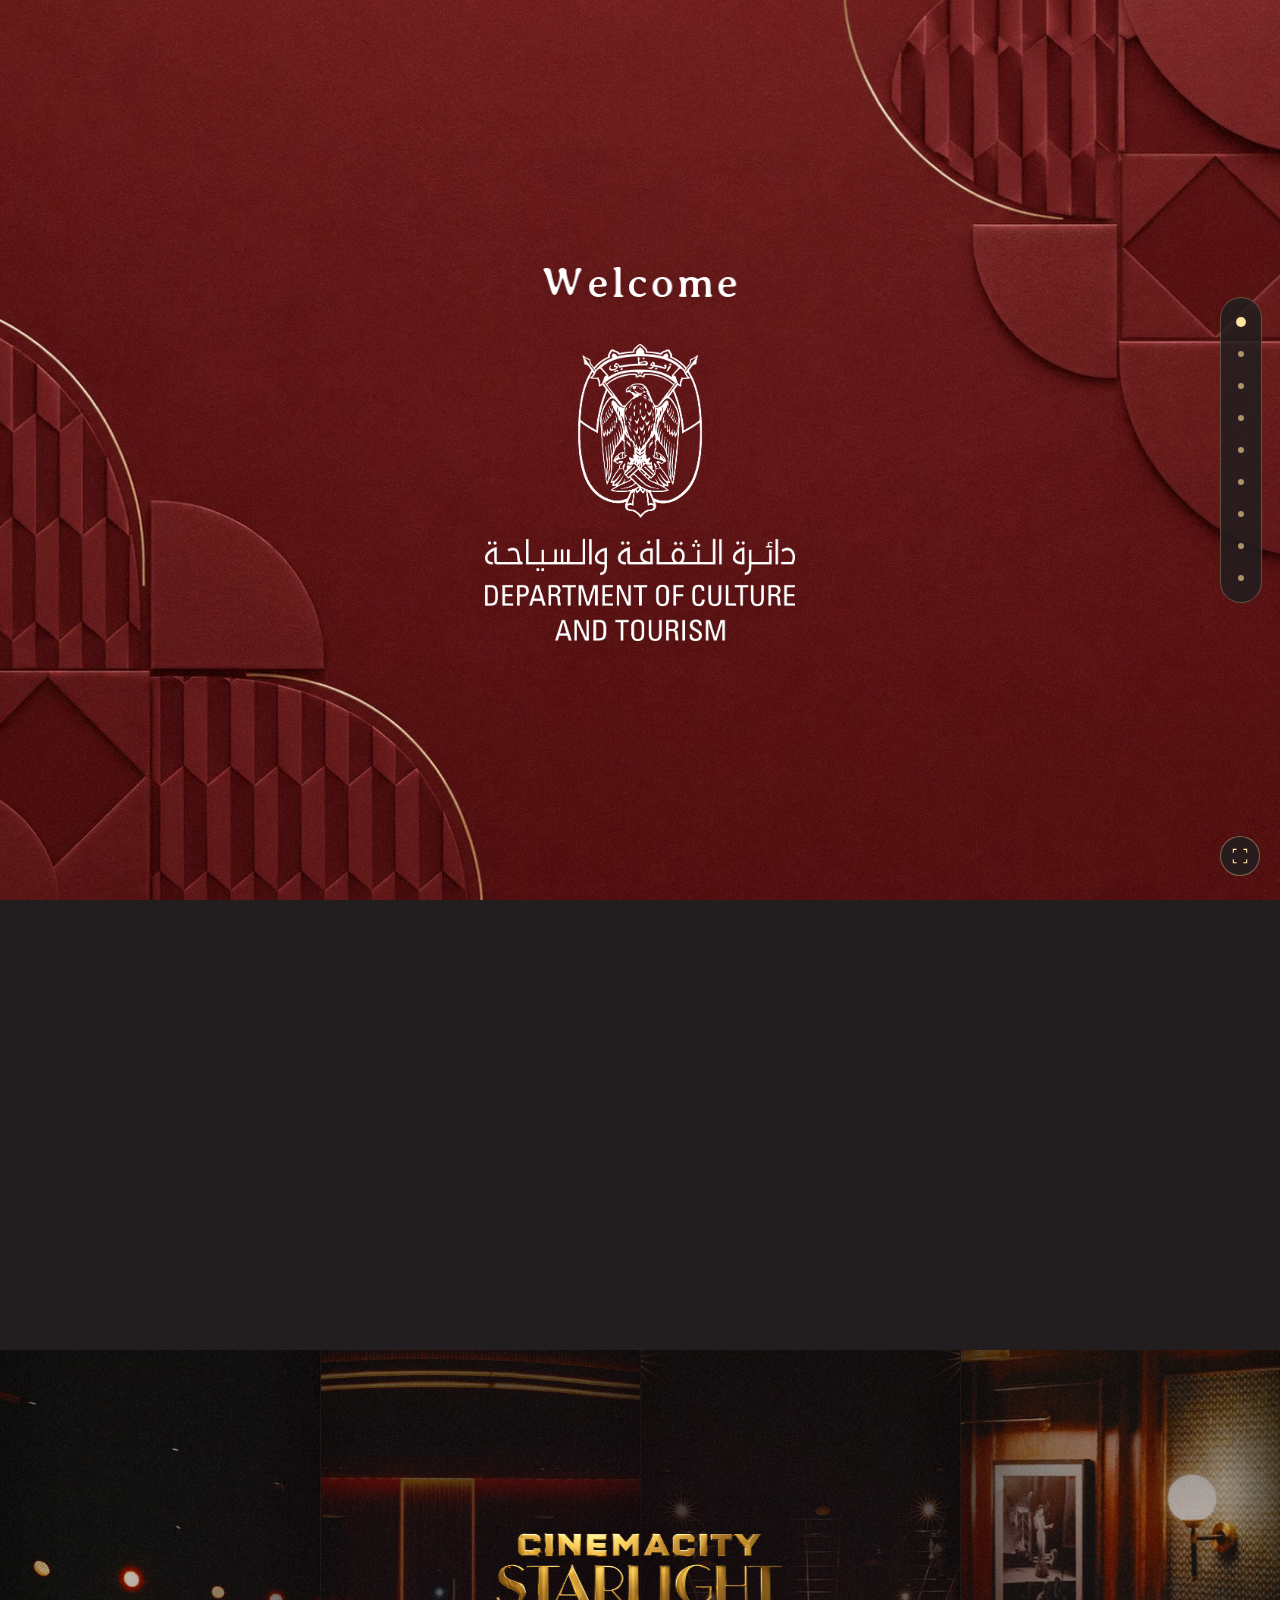
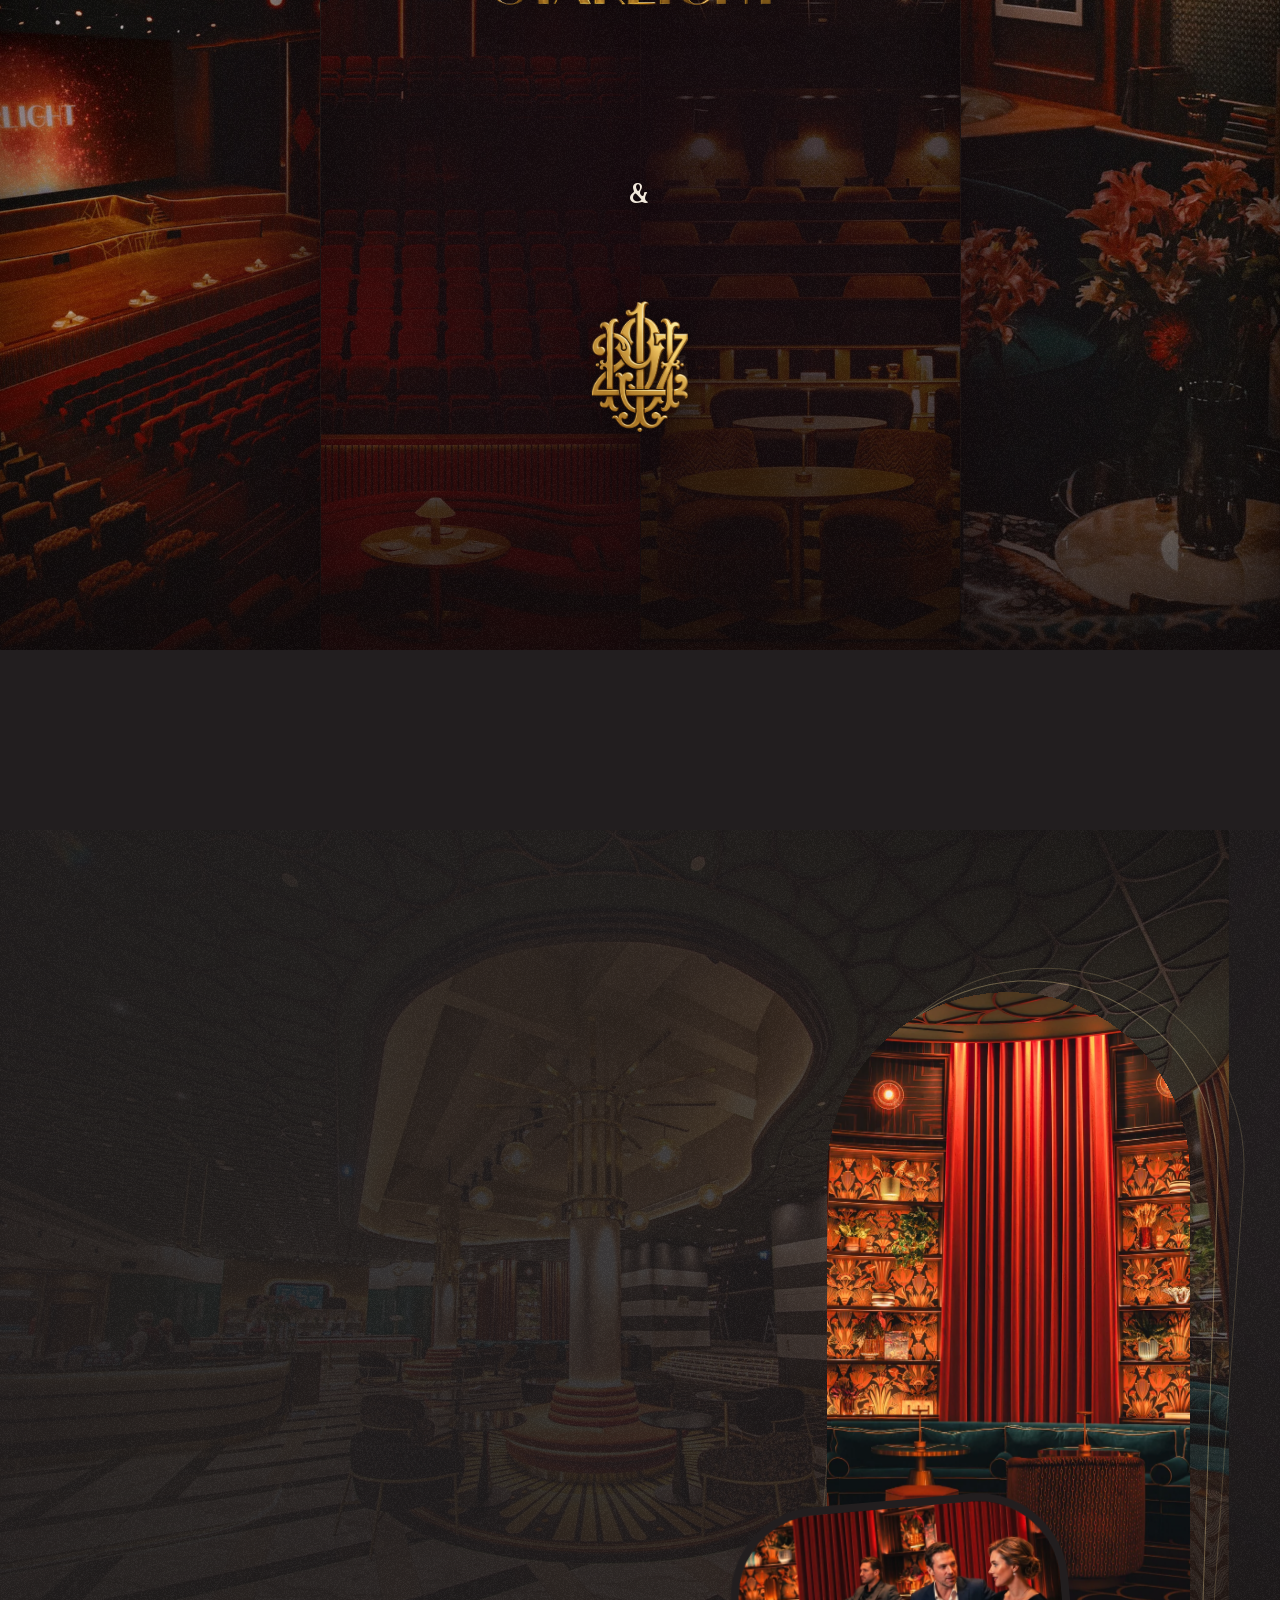
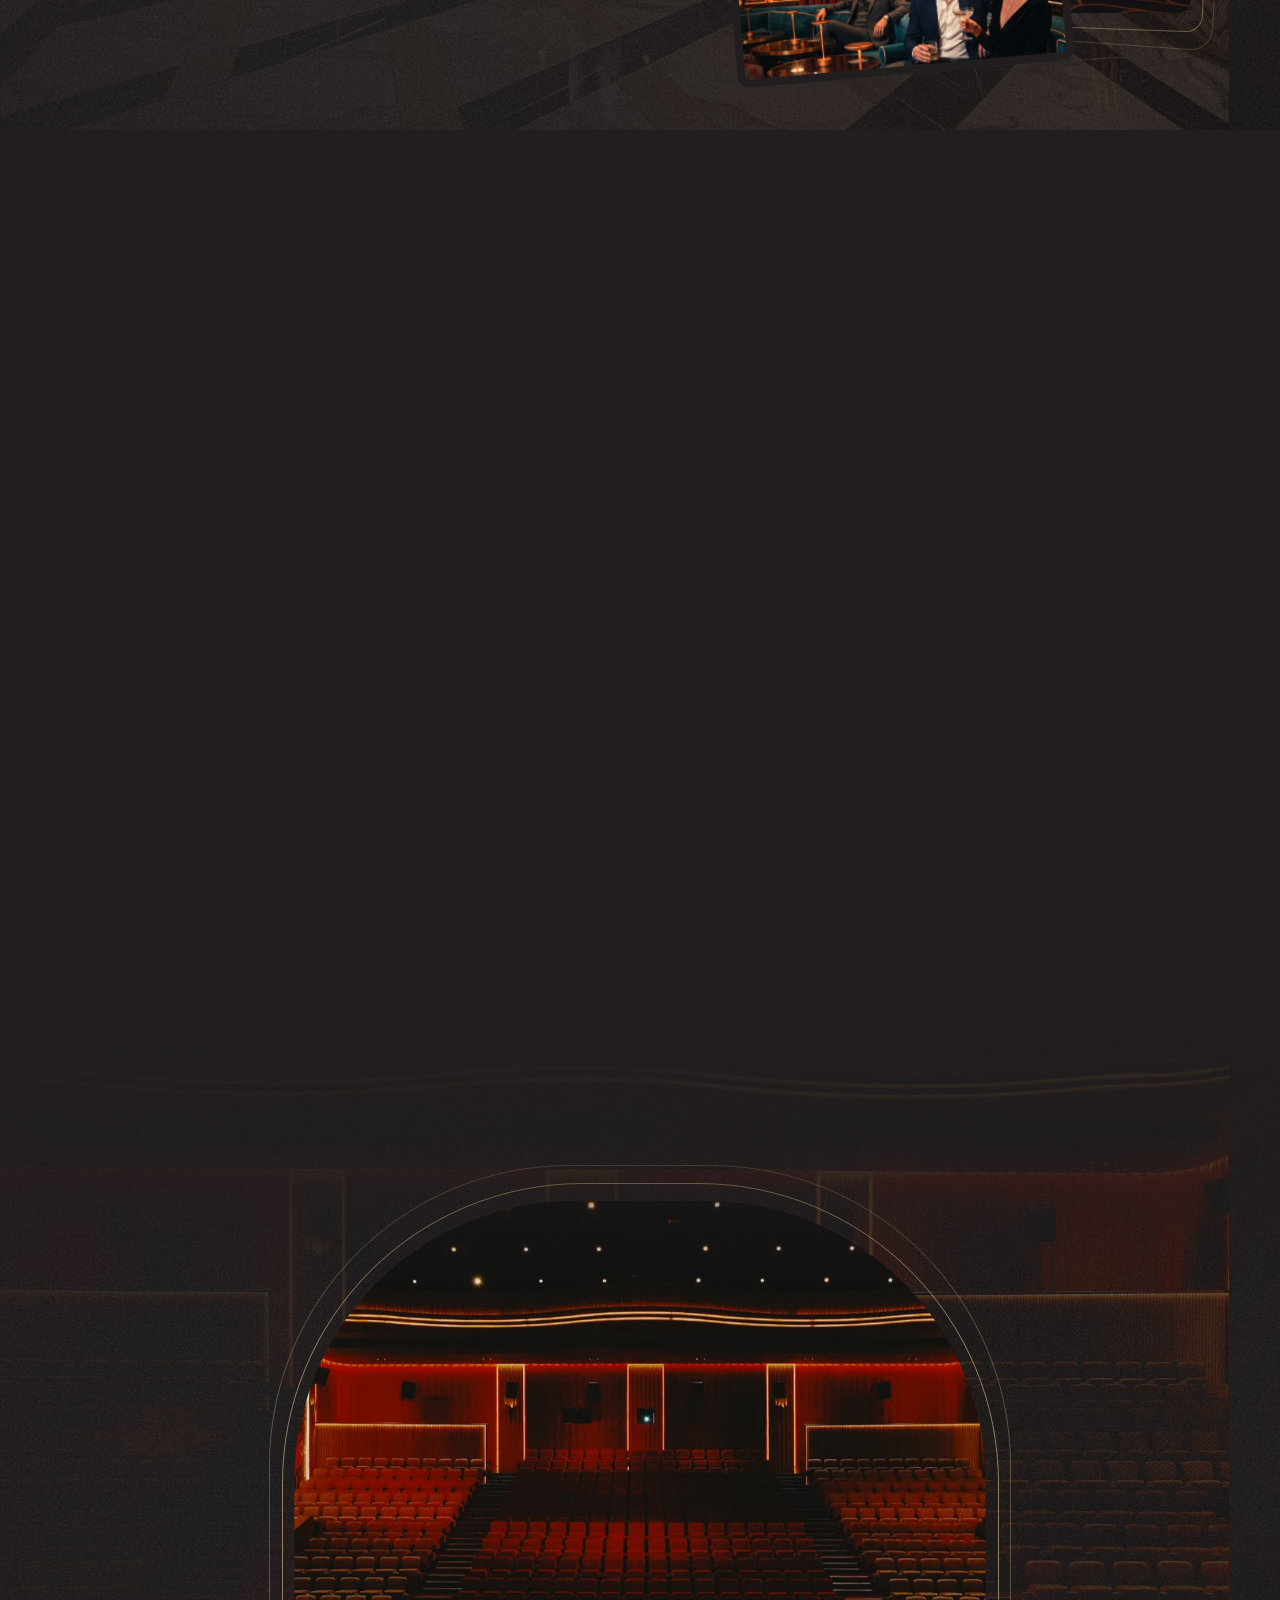
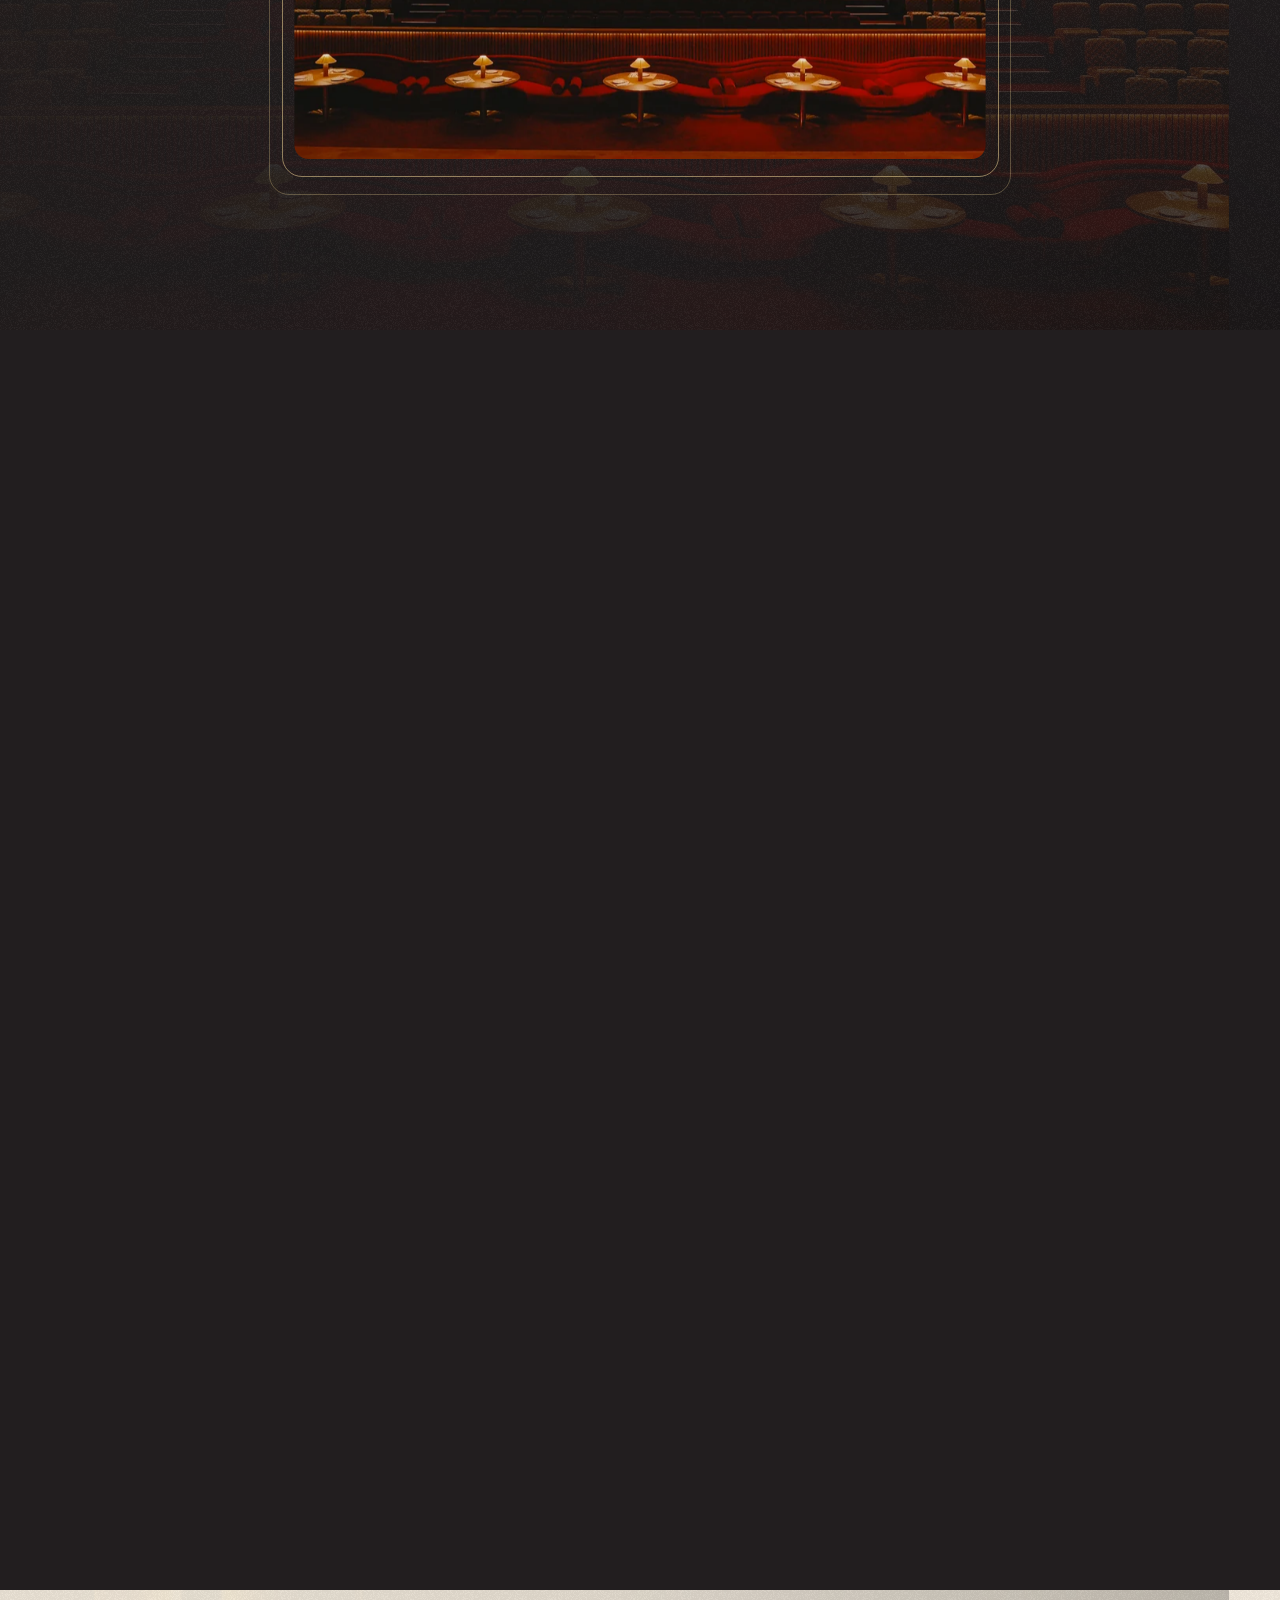
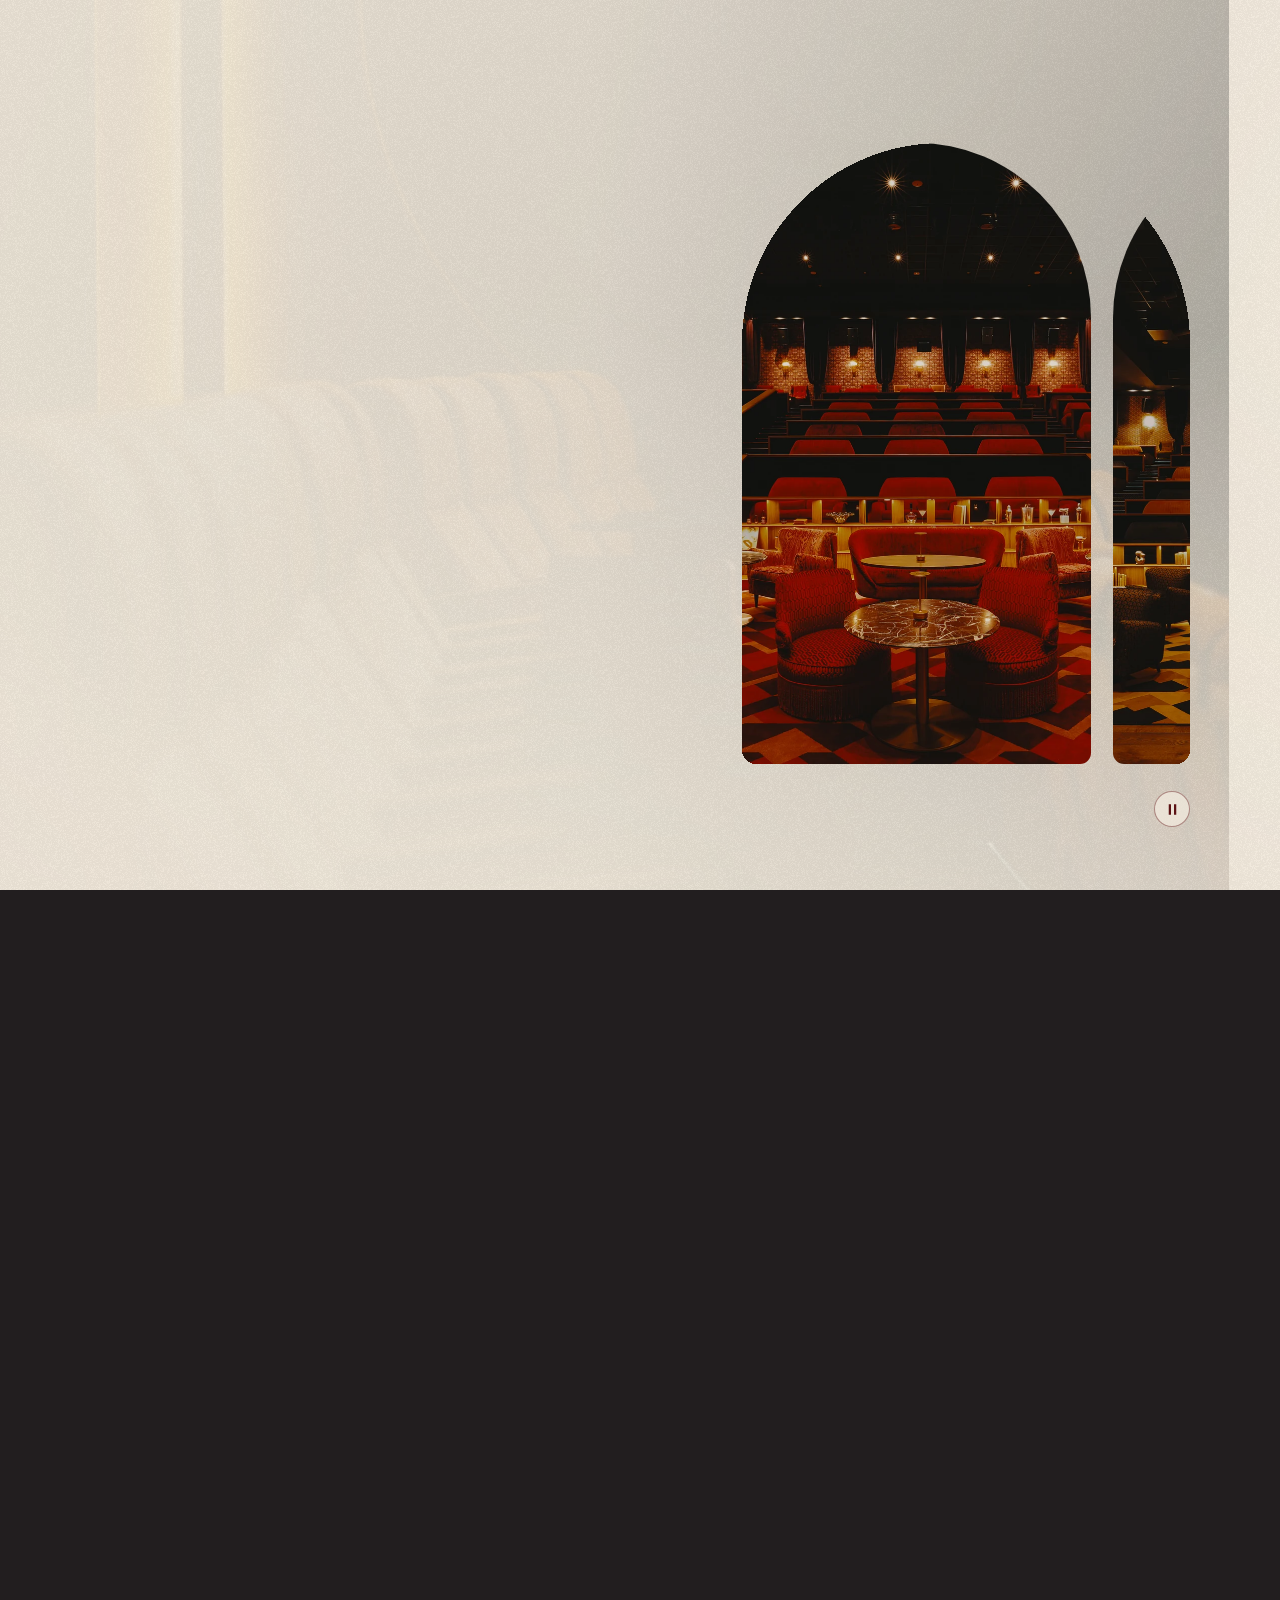
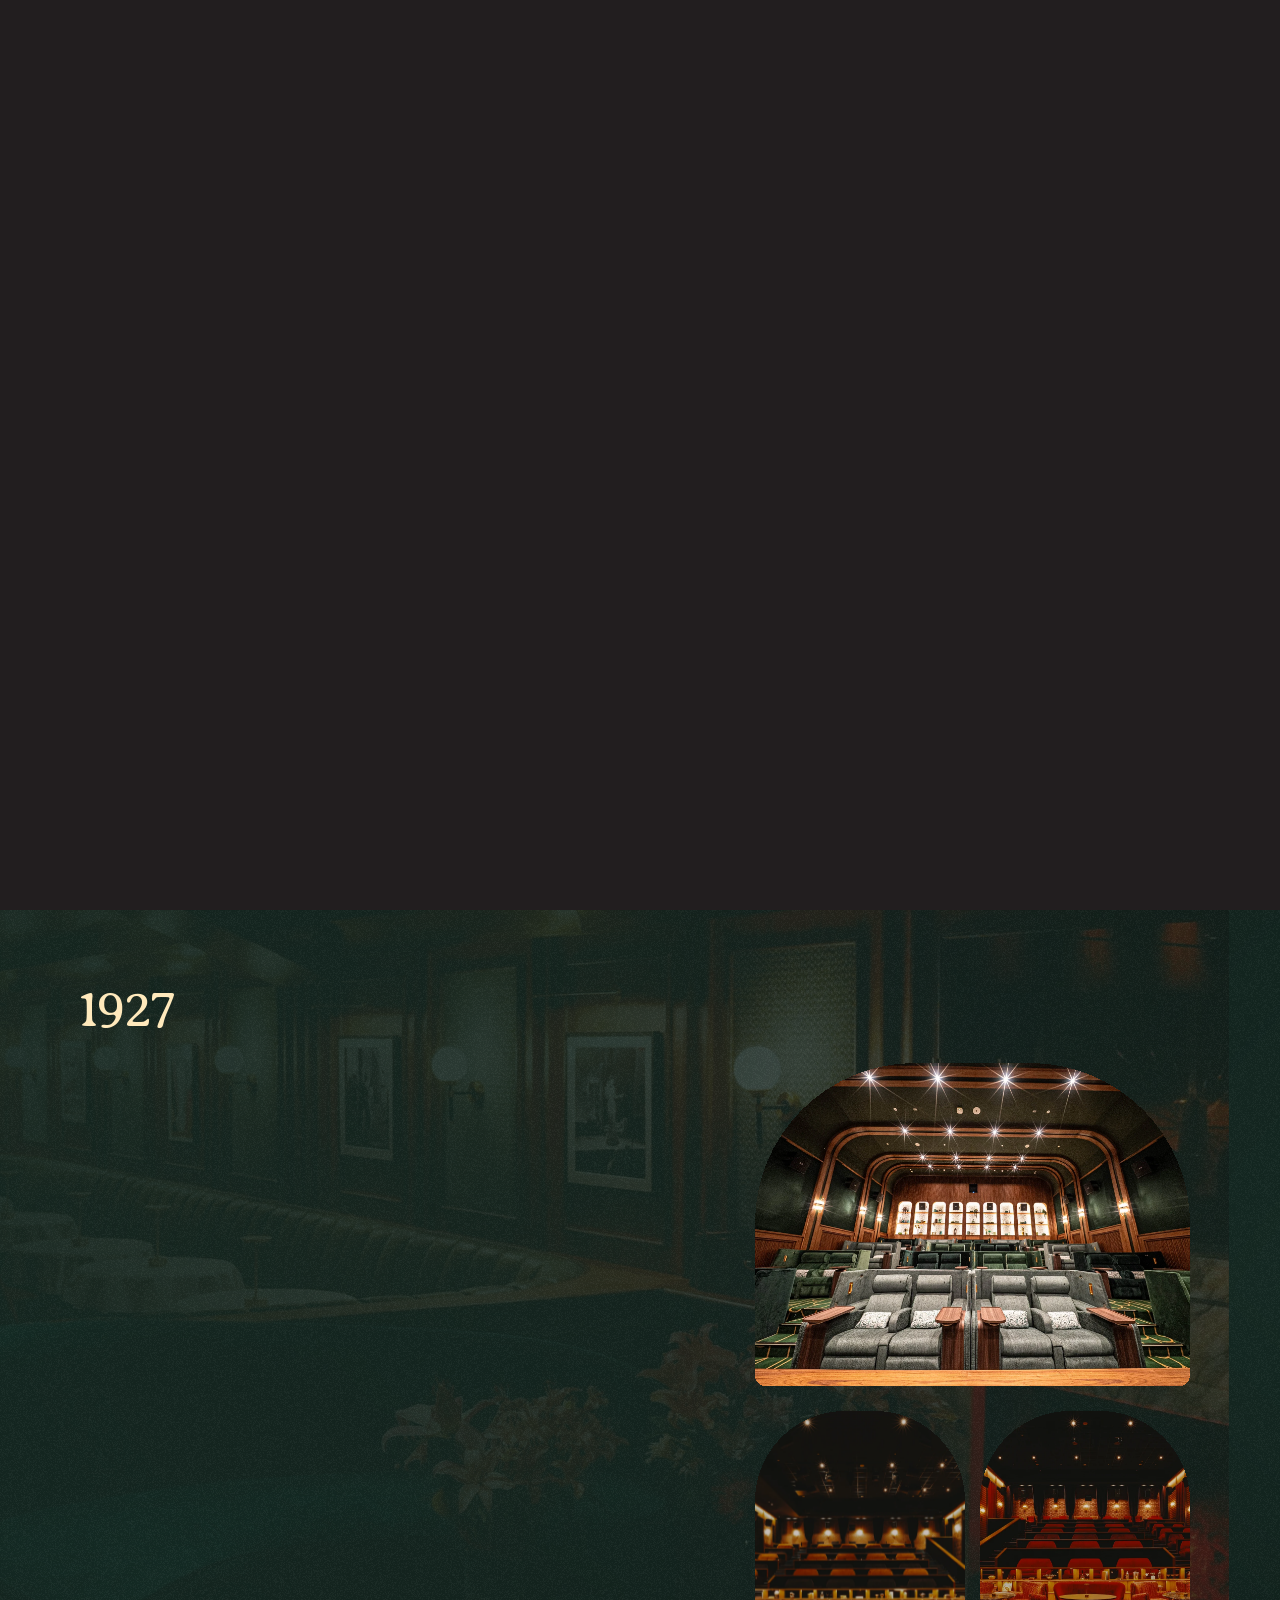
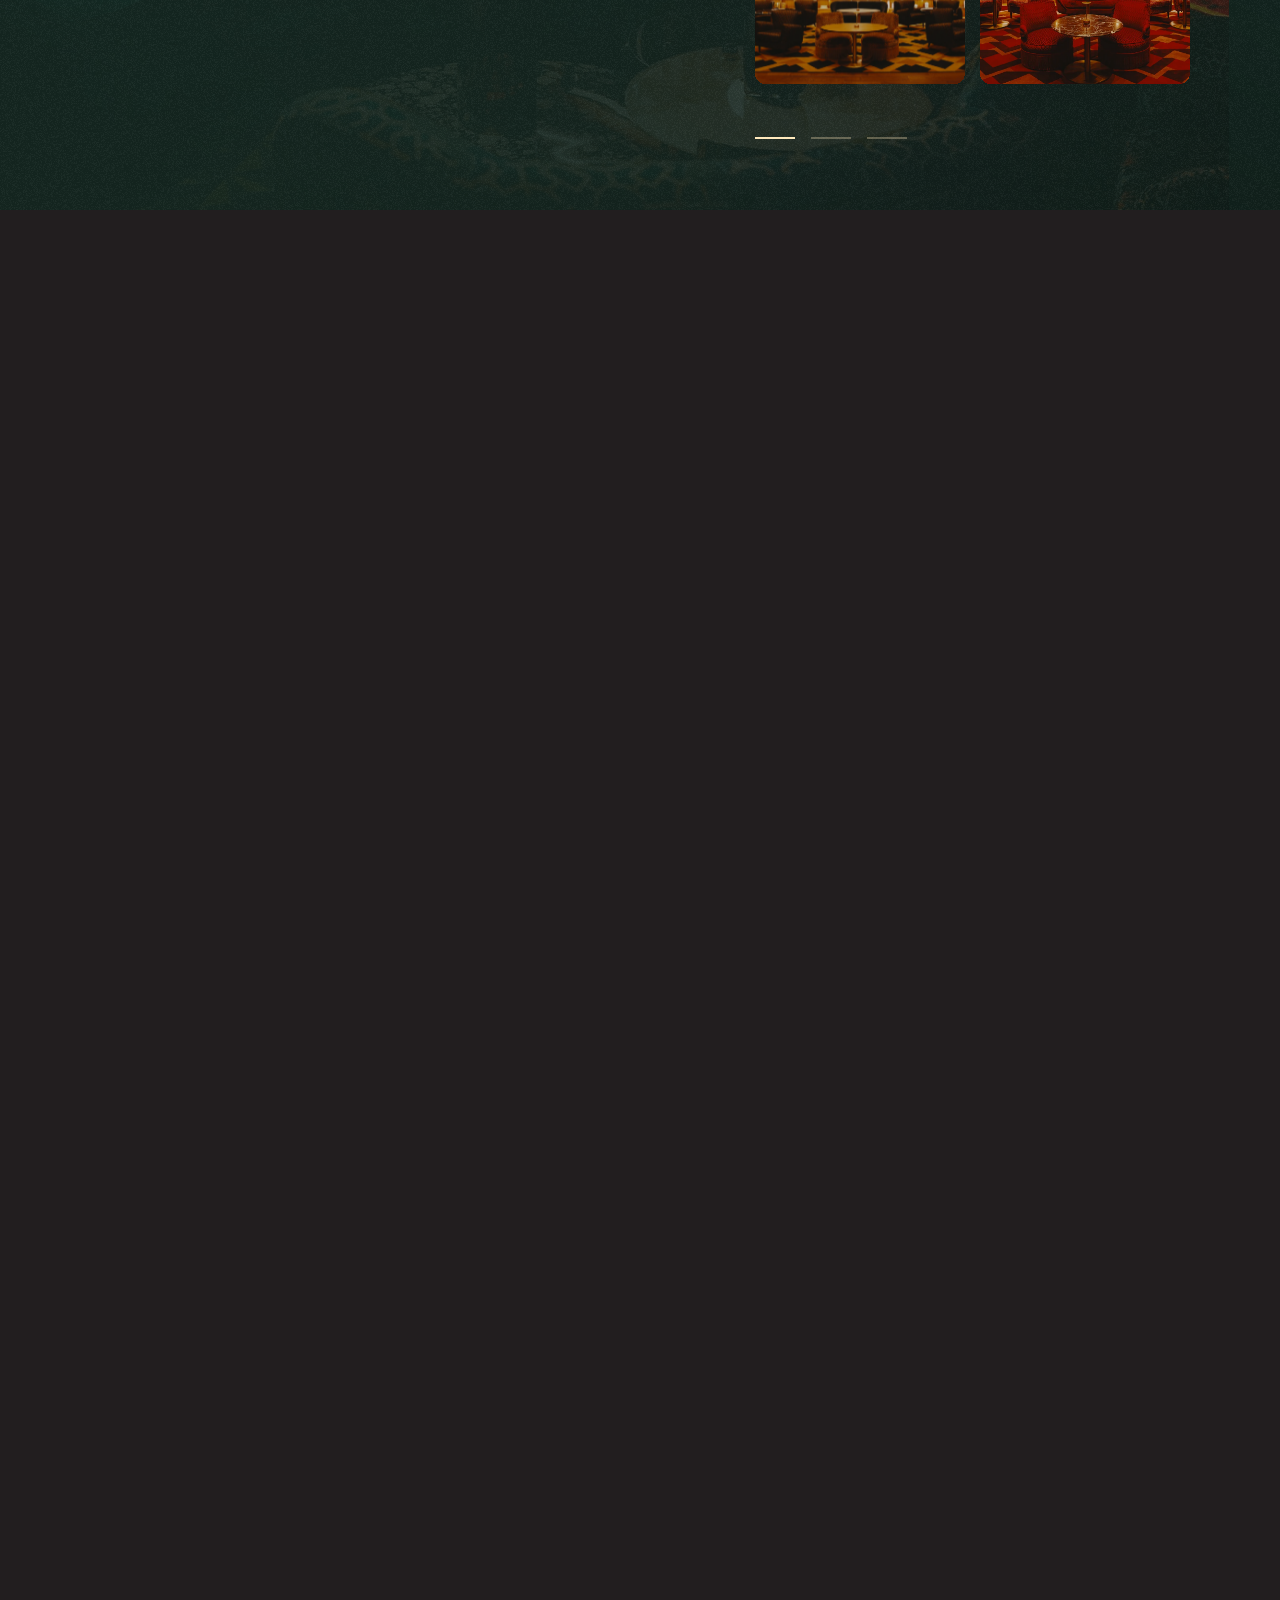
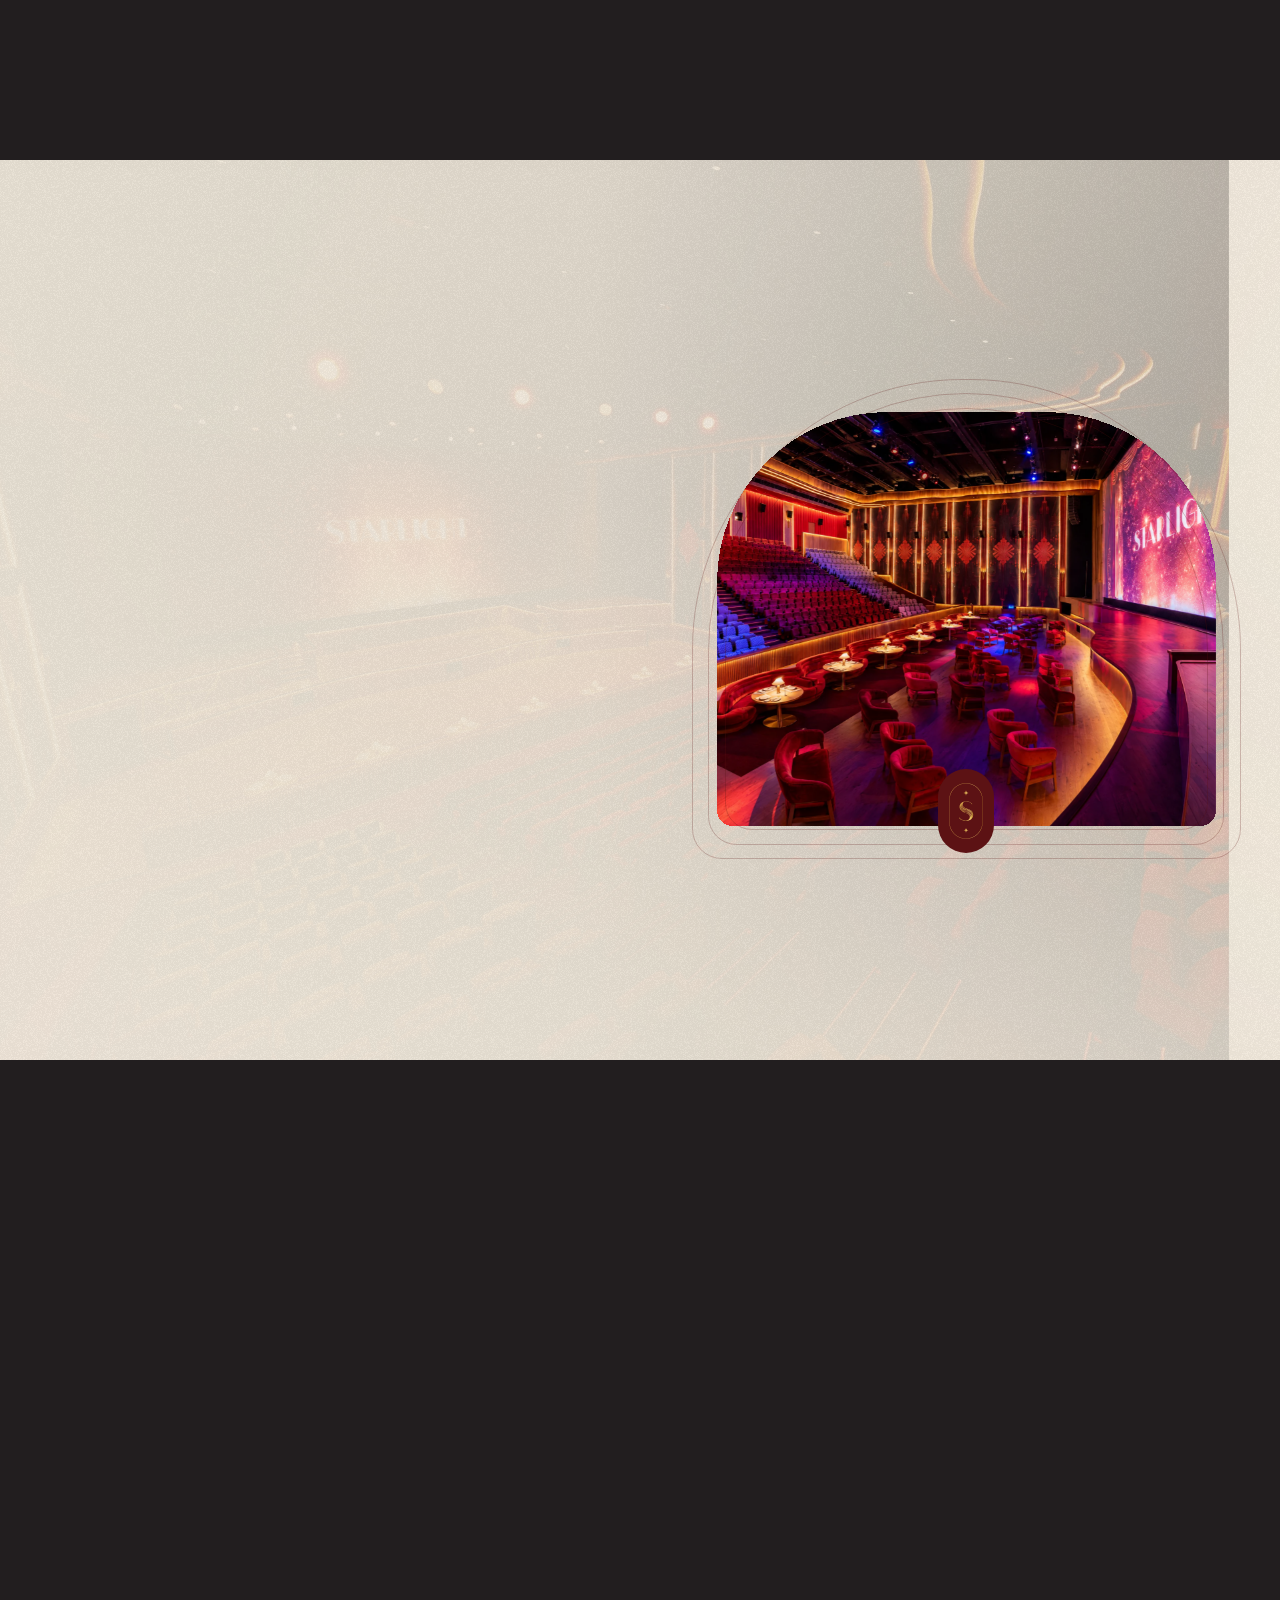
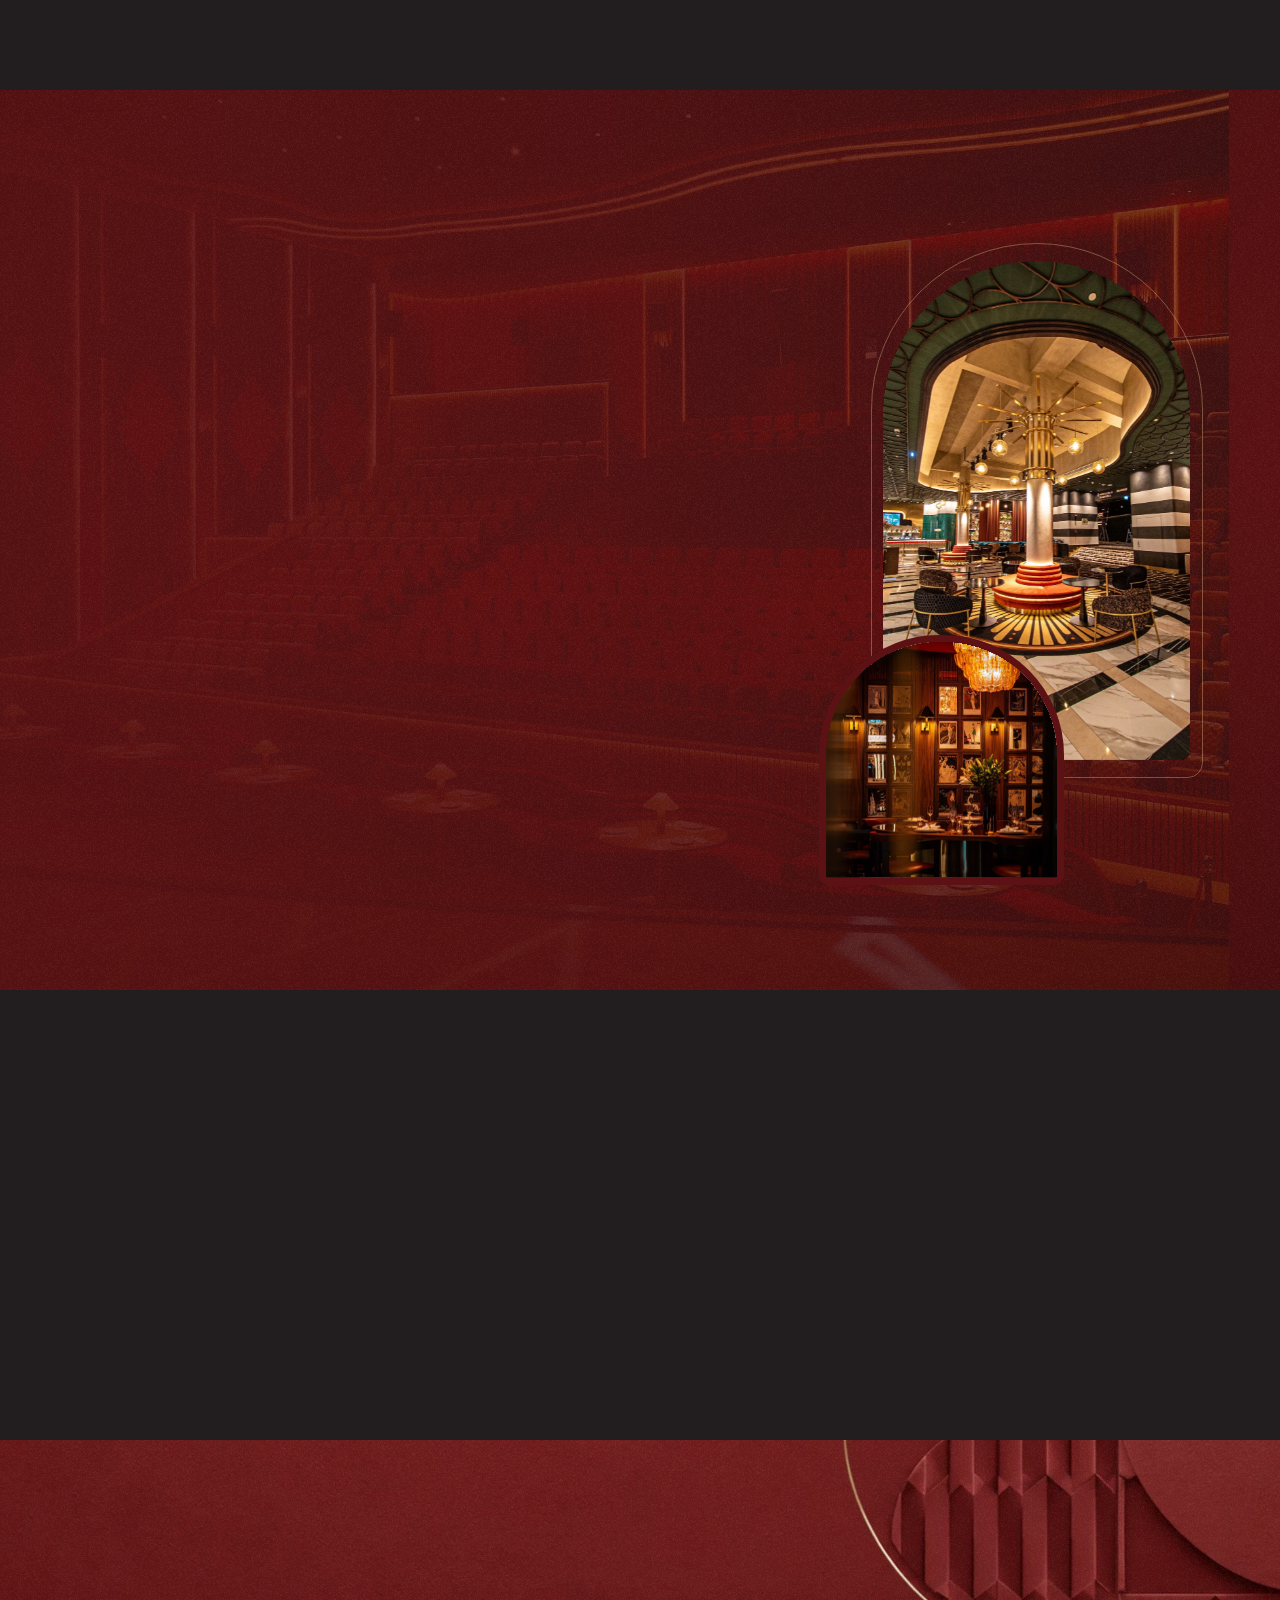
==== commit e9b179d7: "Update presentation to V26 with continuous photo motion and animated keyboard navigation" ====
--- a/presentation/index.html
+++ b/presentation/index.html
@@ -9,10 +9,10 @@
   <link rel="preload" href="assets/AveriaSerifLibre-Regular.ttf" as="font" type="font/ttf" crossorigin>
   <link rel="stylesheet" href="scrollcraft.css"><link rel="stylesheet" href="style.css"><link rel="stylesheet" href="brandbook-motion.css"><link rel="stylesheet" href="full-deck.css">
   <link rel="stylesheet" href="opening-titles.css"><link rel="stylesheet" href="cover-stack.css"><link rel="stylesheet" href="full-copy.css"><link rel="stylesheet" href="cover-columns.css">
-  <script src="scrollcraft.js" defer></script><script src="opening-titles.js" defer></script><script src="app.js" defer></script>
+  <script src="scrollcraft.js" defer></script><script src="opening-titles.js" defer></script><script src="app.js?v=26" defer></script>
 <link rel="stylesheet" href="scene-backgrounds.css">
 <link rel="stylesheet" href="screening-loop.css"><script src="screening-loop.js" defer></script>
-<link rel="stylesheet" href="bookends.css">
+<link rel="stylesheet" href="bookends.css"><link rel="stylesheet" href="presenter-motion.css?v=26">
 </head>
 <body>
   <nav class="chapter-nav" aria-label="Presentation sections">
@@ -46,4 +46,5 @@
           </div>
         </div>
       </div>
-    </section><section id="starlight" class="folio starlight" data-sc-act="pin" data-sc-span="3" data-arrival=".68" aria-labelledby="starlight-title"><div class="sc-stage" data-sc-stage><div class="sheet starlight-sheet"><div class="scene-backdrop" aria-hidden="true"><img src="assets/lobby.webp" alt="" decoding="async"></div><div class="editorial-copy"><h2 id="starlight-title" data-copy>Cinemacity Starlight</h2><ul class="presentation-bullets "><li class="slide-lead" data-copy>The golden age of cinema, reimagined</li><li data-copy>Interiors drawn from the 1920s, the <strong data-highlight>golden age of cinema</strong></li><li data-copy><strong data-highlight>Six screens</strong> in total, each with its own identity and colour palette</li><li data-copy><strong data-highlight>Screen 5 is the Starlight Theatre</strong>, the heart of the venue</li><li data-copy>Lobby reception for 200 standing, opening onto the Starlight kitchen</li><li data-copy><strong data-highlight>Italian and Mexican menu, signed by open wood-fired pizzas</strong></li><li data-copy>The same recipe as our Graffiti restaurant at Al Qana</li></ul></div><div class="photo-composition"><div class="photo-outline" aria-hidden="true"></div><div class="photo-outline-second" aria-hidden="true"></div><figure class="tall-photo"><img src="assets/starlight-lobby-81.webp" alt="Starlight lobby with curved teal seating, red fluted walls, patterned shelves and small brass tables."></figure><figure class="small-theatre"><img src="assets/starlight-lounge-99656.webp" alt="Three adults seated in a lounge with teal sofas, red wall panels and brass table lamps."></figure></div></div></div></section><section id="theatre" class="folio theatre" data-sc-act="pin" data-sc-span="3.4" data-arrival=".68" aria-labelledby="theatre-title"><div class="sc-stage" data-sc-stage><div class="sheet theatre-sheet"><div class="scene-backdrop" aria-hidden="true"><img src="assets/opening-theatre-front.webp" alt="" decoding="async"></div><div class="theatre-frame theatre-frame-outer" aria-hidden="true"></div><div class="theatre-frame theatre-frame-inner" aria-hidden="true"></div><figure class="theatre-photo"><img src="assets/theatre-cs23.webp" alt="The Starlight Theatre in warm amber light, with an open wooden front floor."></figure><div class="theatre-top-shade" aria-hidden="true"></div><h2 id="theatre-title" data-copy>The Starlight Theatre</h2><div class="theatre-facts"><ul class="presentation-bullets "><li data-copy>Around <strong data-highlight>500 seated,</strong> with a modular section for dining</li><li data-copy><strong data-highlight>Full stage for live performance</strong>: 10–20 performers</li><li data-copy>Best suited to stand-up comedy, live bands, and small-company opera and ballet</li><li data-copy><strong data-highlight>Artist rooms</strong> below the stage: several rooms and private facilities</li><li data-copy>Conference, ceremony and premiere formats on request</li></ul></div></div></div></section><section id="screening" class="folio screening" data-sc-act="pin" data-sc-span="3.8" data-arrival=".23" aria-labelledby="screening-title"><div class="sc-stage" data-sc-stage><div class="sheet screening-sheet"><div class="scene-backdrop" aria-hidden="true"><img src="assets/cinema4.webp" alt="" decoding="async"></div><div class="screening-copy"><h2 id="screening-title" data-copy>The Screening Rooms</h2><ul class="presentation-bullets "><li class="slide-lead" data-copy>Five further screens, five distinct identities</li><li data-copy><strong data-highlight>Cinemas 1–4 and 6: 79–145 seats each,</strong> depending on the screen</li><li data-copy><strong data-highlight>VIP</strong>: <strong data-highlight>electric</strong> full <strong data-highlight>recliners, call-button service, pillows and blankets</strong></li><li data-copy><strong data-highlight>Club</strong>: electric semi-recliners, in-seat ordering</li><li data-copy><strong data-highlight>Deluxe</strong>: semi-recliners, in-seat ordering</li><li data-copy>Dining served in-seat across every tier</li></ul></div><div class="screening-gallery" tabindex="0" role="region" aria-label="Screening room photographs"><div class="screening-rail"><div class="screening-loop-group"><figure><img src="assets/screening-v14-cabaret.webp" alt="Red auditorium, stepped sofas, front lounge seating and tables, geometric floor." width="5384" height="3028" decoding="async"></figure><figure><img src="assets/screening-v14-guild.webp" alt="Amber auditorium, stepped sofas and front lounge chairs with tables." width="5460" height="3071" decoding="async"></figure><figure><img src="assets/screening-v14-vault-wide.webp" alt="Wide view of dark green recliners, timber ribs and illuminated patterned shelving." width="4000" height="2668" decoding="async"></figure><figure><img src="assets/screening-v14-vault-detail.webp" alt="Portrait view of green recliner and side table, timber walls and sconces; another angle of the same Vault room, not an additional room." width="2668" height="4000" decoding="async"></figure><figure><img src="assets/screening-v14-cinema3.webp" alt="Blue-grey seats, botanical-pattern cushions, timber tray tables and glowing wall frames." width="4672" height="7008" decoding="async"></figure><figure><img src="assets/screening-v14-cinema2.webp" alt="Red reclining seats, arched wall detail and circular wall light." width="5240" height="7856" decoding="async"></figure><figure><img src="assets/screening-v14-cinema1.webp" alt="Dark teal seating with timber trays and gold arched wall panels." width="4672" height="7008" decoding="async"></figure><figure><img src="assets/screening-v14-cinema4.webp" alt="Ochre seats below circular wall motifs and amber vertical lighting." width="4672" height="7008" decoding="async"></figure></div></div></div><button class="screening-pause" type="button" aria-label="Pause image carousel" aria-pressed="false"><svg viewBox="0 0 20 20" aria-hidden="true"><path class="pause-shape" d="M5 3h3v14H5zM12 3h3v14h-3z"/><path class="play-shape" d="M6 3l11 7-11 7z"/></svg></button><div class="gallery-track" aria-hidden="true"><i></i></div></div></div></section><section id="nineteen" class="folio nineteen" data-sc-act="pin" data-sc-span="5.5" data-arrival=".23" aria-labelledby="nineteen-title"><div class="sc-stage" data-sc-stage><div class="sheet nineteen-sheet"><div class="scene-backdrop" aria-hidden="true"><img src="assets/opening-lounge.webp" alt="" decoding="async"></div><div class="nineteen-copy"><h2 id="nineteen-title" data-copy>1927</h2><ul class="presentation-bullets "><li class="slide-lead" data-copy>Open to the public now. A private members&#x27; house from 2027</li><li data-copy><strong data-highlight>Three screens</strong>: The <strong data-highlight>Vault, 34 fully reclining seats</strong></li><li data-copy><strong data-highlight>The Guild and The Cabaret, 88 couch seats</strong> each</li><li data-copy><strong data-highlight>Restaurant and lounge</strong>: <strong data-highlight>80 seated</strong> · 120 standing · <strong data-highlight>stage</strong> for 3–4 performers</li><li data-copy>Second <strong data-highlight>kitchen: Italian and Parisian</strong>, more elevated; menus across bar, restaurant and in-screen dining</li><li data-copy><strong data-highlight>The Stateroom</strong>: <strong data-highlight>private table for 12,</strong> for board meetings and panel discussions</li></ul></div><div class="club-visuals"><div class="club-beat club-screens" data-club-beat="0"><div class="club-rooms"><figure class="vault-card"><img src="assets/vault.webp" alt="The Vault."></figure><div class="paired-rooms"><figure class=""><img src="assets/screening-v14-guild.webp" alt="The Guild."></figure><figure class=""><img src="assets/cabaret.webp" alt="The Cabaret."></figure></div></div></div><div class="club-beat club-dining" data-club-beat="1"><figure class="lounge-photo"><img src="assets/lounge.webp" alt="1927 restaurant and lounge."></figure><div class="lounge-frame" aria-hidden="true"></div></div><div class="club-beat club-private" data-club-beat="2"><figure class="private-photo"><img src="assets/stateroom.webp" alt="The Stateroom dining table, chandelier and poster wall."></figure></div></div><div class="club-route" role="group" aria-label="1927 spaces"><button data-club-go="0" aria-label="Three screens" aria-pressed="true"></button><button data-club-go="1" aria-label="Restaurant and lounge" aria-pressed="false"></button><button data-club-go="2" aria-label="The Stateroom" aria-pressed="false"></button></div></div></div></section><section id="craft" class="folio craft" data-sc-act="pin" data-sc-span="2.7" data-arrival=".68" aria-labelledby="craft-title"><div class="sc-stage" data-sc-stage><div class="sheet craft-sheet"><div class="scene-backdrop" aria-hidden="true"><img src="assets/opening-theatre-angle.webp" alt="" decoding="async"></div><div class="craft-copy"><h2 id="craft-title" data-copy>Craft and Technical Specification</h2><ul class="presentation-bullets technical-list"><li class="slide-lead" data-copy>Projection, sound and stage, produced in-house</li><li data-copy><strong data-highlight>Dolby Atmos surround</strong> at Starlight; 1927 Atmos installation in progress</li><li data-copy><strong data-highlight>Digital laser projection</strong></li><li data-copy><strong data-highlight>Resolume live visual system</strong> driving the main screen</li><li data-copy>Custom screen artwork and <strong data-highlight>professional AV team in-house</strong></li><li data-copy>Music licensing held and managed in-house</li></ul></div><div class="craft-photo"><figure class=""><img src="assets/craft-starlight2.webp" alt="Starlight auditorium with an illuminated screen, stage, rows of seating and red lounge chairs on the front floor."></figure><div class="craft-lines" aria-hidden="true"><i></i><i></i><i></i></div><img class="craft-emblem" src="assets/emblem-gold.svg" alt=""></div></div></div></section><section id="hosting" class="folio hosting" data-sc-act="pin" data-sc-span="2.5" data-arrival=".68" aria-labelledby="hosting-title"><div class="sc-stage" data-sc-stage><div class="sheet hosting-sheet"><div class="scene-backdrop" aria-hidden="true"><img src="assets/hosting-cs21.webp" alt="" decoding="async"></div><div class="hosting-copy"><h2 id="hosting-title" data-copy>Hosting With Us</h2><ul class="presentation-bullets contacts"><li class="slide-lead" data-copy>One House, many occasions</li><li data-copy><strong data-highlight>Premieres, comedy, music, opera, ballet, ceremonies and corporate</strong> programming</li><li data-copy>Included: dedicated event planner, full private use, branded décor, <strong data-highlight>bespoke in-house catering</strong></li><li data-copy><strong data-highlight>Single-screen hire or full-venue buyout</strong> at both venues · <strong data-highlight>Alcohol licensing available</strong></li><li data-copy><a href="tel:+971565337573"><strong data-highlight>Saleh Atassi, General Manager · +971 56 533 7573</strong></a></li><li data-copy><a href="tel:+971563645054"><strong data-highlight>Ramzy Shara, Events Coordinator · +971 56 364 5054</strong></a></li><li data-copy><strong data-highlight><a href="https://cinemacity.ae" target="_blank" rel="noopener">cinemacity.ae</a> · <a href="https://1927.ae" target="_blank" rel="noopener">1927.ae</a></strong></li></ul></div><div class="hosting-photos"><figure class="hosting-lobby"><img src="assets/lobby.webp" alt="Starlight lobby and reception."></figure><figure class="hosting-private"><img src="assets/stateroom.webp" alt="The Stateroom dining area."></figure><div class="hosting-line" aria-hidden="true"></div></div></div></div></section><section id="thank-you" class="folio bookend thank-you" data-sc-act="pin" data-sc-span="1.8" data-arrival=".20" aria-labelledby="thank-you-title"><div class="sc-stage" data-sc-stage><div class="sheet bookend-sheet"><div class="bookend-art" aria-hidden="true"><img src="assets/dct-bookend-background.webp" alt="" decoding="async"></div><div class="cover-grain" aria-hidden="true"></div><div class="bookend-lockup"><h2 id="thank-you-title" data-copy>Thank You</h2></div></div></div></section></main></body></html>+    </section><section id="starlight" class="folio starlight" data-sc-act="pin" data-sc-span="3" data-arrival=".68" aria-labelledby="starlight-title"><div class="sc-stage" data-sc-stage><div class="sheet starlight-sheet"><div class="scene-backdrop" aria-hidden="true"><img src="assets/lobby.webp" alt="" decoding="async"></div><div class="editorial-copy"><h2 id="starlight-title" data-copy>Cinemacity Starlight</h2><ul class="presentation-bullets "><li class="slide-lead" data-copy>The golden age of cinema, reimagined</li><li data-copy>Interiors drawn from the 1920s, the <strong data-highlight>golden age of cinema</strong></li><li data-copy><strong data-highlight>Six screens</strong> in total, each with its own identity and colour palette</li><li data-copy><strong data-highlight>Screen 5 is the Starlight Theatre</strong>, the heart of the venue</li><li data-copy>Lobby reception for 200 standing, opening onto the Starlight kitchen</li><li data-copy><strong data-highlight>Italian and Mexican menu, signed by open wood-fired pizzas</strong></li><li data-copy>The same recipe as our Graffiti restaurant at Al Qana</li></ul></div><div class="photo-composition"><div class="photo-outline" aria-hidden="true"></div><div class="photo-outline-second" aria-hidden="true"></div><figure class="tall-photo"><img src="assets/starlight-lobby-81.webp" alt="Starlight lobby with curved teal seating, red fluted walls, patterned shelves and small brass tables."></figure><figure class="small-theatre"><img src="assets/starlight-lounge-99656.webp" alt="Three adults seated in a lounge with teal sofas, red wall panels and brass table lamps."></figure></div></div></div></section><section id="theatre" class="folio theatre" data-sc-act="pin" data-sc-span="3.4" data-arrival=".68" aria-labelledby="theatre-title"><div class="sc-stage" data-sc-stage><div class="sheet theatre-sheet"><div class="scene-backdrop" aria-hidden="true"><img src="assets/opening-theatre-front.webp" alt="" decoding="async"></div><div class="theatre-frame theatre-frame-outer" aria-hidden="true"></div><div class="theatre-frame theatre-frame-inner" aria-hidden="true"></div><figure class="theatre-photo"><img src="assets/theatre-cs23.webp" alt="The Starlight Theatre in warm amber light, with an open wooden front floor."></figure><div class="theatre-top-shade" aria-hidden="true"></div><h2 id="theatre-title" data-copy>The Starlight Theatre</h2><div class="theatre-facts"><ul class="presentation-bullets "><li data-copy>Around <strong data-highlight>500 seated,</strong> with a modular section for dining</li><li data-copy><strong data-highlight>Full stage for live performance</strong>: 10–20 performers</li><li data-copy>Best suited to stand-up comedy, live bands, and small-company opera and ballet</li><li data-copy><strong data-highlight>Artist rooms</strong> below the stage: several rooms and private facilities</li><li data-copy>Conference, ceremony and premiere formats on request</li></ul></div></div></div></section><section id="screening" class="folio screening" data-sc-act="pin" data-sc-span="3.8" data-arrival=".23" aria-labelledby="screening-title"><div class="sc-stage" data-sc-stage><div class="sheet screening-sheet"><div class="scene-backdrop" aria-hidden="true"><img src="assets/cinema4.webp" alt="" decoding="async"></div><div class="screening-copy"><h2 id="screening-title" data-copy>The Screening Rooms</h2><ul class="presentation-bullets "><li class="slide-lead" data-copy>Five further screens, five distinct identities</li><li data-copy><strong data-highlight>Cinemas 1–4 and 6: 79–145 seats each,</strong> depending on the screen</li><li data-copy><strong data-highlight>VIP</strong>: <strong data-highlight>electric</strong> full <strong data-highlight>recliners, call-button service, pillows and blankets</strong></li><li data-copy><strong data-highlight>Club</strong>: electric semi-recliners, in-seat ordering</li><li data-copy><strong data-highlight>Deluxe</strong>: semi-recliners, in-seat ordering</li><li data-copy>Dining served in-seat across every tier</li></ul></div><div class="screening-gallery" tabindex="0" role="region" aria-label="Screening room photographs"><div class="screening-rail"><div class="screening-loop-group"><figure><img src="assets/screening-v14-cabaret.webp" alt="Red auditorium, stepped sofas, front lounge seating and tables, geometric floor." width="5384" height="3028" decoding="async"></figure><figure><img src="assets/screening-v14-guild.webp" alt="Amber auditorium, stepped sofas and front lounge chairs with tables." width="5460" height="3071" decoding="async"></figure><figure><img src="assets/screening-v14-vault-wide.webp" alt="Wide view of dark green recliners, timber ribs and illuminated patterned shelving." width="4000" height="2668" decoding="async"></figure><figure><img src="assets/screening-v14-vault-detail.webp" alt="Portrait view of green recliner and side table, timber walls and sconces; another angle of the same Vault room, not an additional room." width="2668" height="4000" decoding="async"></figure><figure><img src="assets/screening-v14-cinema3.webp" alt="Blue-grey seats, botanical-pattern cushions, timber tray tables and glowing wall frames." width="4672" height="7008" decoding="async"></figure><figure><img src="assets/screening-v14-cinema2.webp" alt="Red reclining seats, arched wall detail and circular wall light." width="5240" height="7856" decoding="async"></figure><figure><img src="assets/screening-v14-cinema1.webp" alt="Dark teal seating with timber trays and gold arched wall panels." width="4672" height="7008" decoding="async"></figure><figure><img src="assets/screening-v14-cinema4.webp" alt="Ochre seats below circular wall motifs and amber vertical lighting." width="4672" height="7008" decoding="async"></figure></div></div></div><button class="screening-pause" type="button" aria-label="Pause image carousel" aria-pressed="false"><svg viewBox="0 0 20 20" aria-hidden="true"><path class="pause-shape" d="M5 3h3v14H5zM12 3h3v14h-3z"/><path class="play-shape" d="M6 3l11 7-11 7z"/></svg></button><div class="gallery-track" aria-hidden="true"><i></i></div></div></div></section><section id="nineteen" class="folio nineteen" data-sc-act="pin" data-sc-span="5.5" data-arrival=".23" aria-labelledby="nineteen-title"><div class="sc-stage" data-sc-stage><div class="sheet nineteen-sheet"><div class="scene-backdrop" aria-hidden="true"><img src="assets/opening-lounge.webp" alt="" decoding="async"></div><div class="nineteen-copy"><h2 id="nineteen-title" data-copy>1927</h2><ul class="presentation-bullets "><li class="slide-lead" data-copy>Open to the public now. A private members&#x27; house from 2027</li><li data-copy><strong data-highlight>Three screens</strong>: The <strong data-highlight>Vault, 34 fully reclining seats</strong></li><li data-copy><strong data-highlight>The Guild and The Cabaret, 88 couch seats</strong> each</li><li data-copy><strong data-highlight>Restaurant and lounge</strong>: <strong data-highlight>80 seated</strong> · 120 standing · <strong data-highlight>stage</strong> for 3–4 performers</li><li data-copy>Second <strong data-highlight>kitchen: Italian and Parisian</strong>, more elevated; menus across bar, restaurant and in-screen dining</li><li data-copy><strong data-highlight>The Stateroom</strong>: <strong data-highlight>private table for 12,</strong> for board meetings and panel discussions</li></ul></div><div class="club-visuals"><div class="club-beat club-screens" data-club-beat="0"><div class="club-rooms"><figure class="vault-card"><img src="assets/vault.webp" alt="The Vault."></figure><div class="paired-rooms"><figure class=""><img src="assets/screening-v14-guild.webp" alt="The Guild."></figure><figure class=""><img src="assets/cabaret.webp" alt="The Cabaret."></figure></div></div></div><div class="club-beat club-dining" data-club-beat="1"><figure class="lounge-photo"><img src="assets/lounge.webp" alt="1927 restaurant and lounge."></figure><div class="lounge-frame" aria-hidden="true"></div></div><div class="club-beat club-private" data-club-beat="2"><figure class="private-photo"><img src="assets/stateroom.webp" alt="The Stateroom dining table, chandelier and poster wall."></figure></div></div><div class="club-route" role="group" aria-label="1927 spaces"><button data-club-go="0" aria-label="Three screens" aria-pressed="true"></button><button data-club-go="1" aria-label="Restaurant and lounge" aria-pressed="false"></button><button data-club-go="2" aria-label="The Stateroom" aria-pressed="false"></button></div></div></div></section><section id="craft" class="folio craft" data-sc-act="pin" data-sc-span="2.7" data-arrival=".68" aria-labelledby="craft-title"><div class="sc-stage" data-sc-stage><div class="sheet craft-sheet"><div class="scene-backdrop" aria-hidden="true"><img src="assets/opening-theatre-angle.webp" alt="" decoding="async"></div><div class="craft-copy"><h2 id="craft-title" data-copy>Craft and Technical Specification</h2><ul class="presentation-bullets technical-list"><li class="slide-lead" data-copy>Projection, sound and stage, produced in-house</li><li data-copy><strong data-highlight>Dolby Atmos surround</strong> at Starlight; 1927 Atmos installation in progress</li><li data-copy><strong data-highlight>Digital laser projection</strong></li><li data-copy><strong data-highlight>Resolume live visual system</strong> driving the main screen</li><li data-copy>Custom screen artwork and <strong data-highlight>professional AV team in-house</strong></li><li data-copy>Music licensing held and managed in-house</li></ul></div><div class="craft-photo"><figure class=""><img src="assets/craft-starlight2.webp" alt="Starlight auditorium with an illuminated screen, stage, rows of seating and red lounge chairs on the front floor."></figure><div class="craft-lines" aria-hidden="true"><i></i><i></i><i></i></div><img class="craft-emblem" src="assets/emblem-gold.svg" alt=""></div></div></div></section><section id="hosting" class="folio hosting" data-sc-act="pin" data-sc-span="2.5" data-arrival=".68" aria-labelledby="hosting-title"><div class="sc-stage" data-sc-stage><div class="sheet hosting-sheet"><div class="scene-backdrop" aria-hidden="true"><img src="assets/hosting-cs21.webp" alt="" decoding="async"></div><div class="hosting-copy"><h2 id="hosting-title" data-copy>Hosting With Us</h2><ul class="presentation-bullets contacts"><li class="slide-lead" data-copy>One House, many occasions</li><li data-copy><strong data-highlight>Premieres, comedy, music, opera, ballet, ceremonies and corporate</strong> programming</li><li data-copy>Included: dedicated event planner, full private use, branded décor, <strong data-highlight>bespoke in-house catering</strong></li><li data-copy><strong data-highlight>Single-screen hire or full-venue buyout</strong> at both venues · <strong data-highlight>Alcohol licensing available</strong></li><li data-copy><a href="tel:+971565337573"><strong data-highlight>Saleh Atassi, General Manager · +971 56 533 7573</strong></a></li><li data-copy><a href="tel:+971563645054"><strong data-highlight>Ramzy Shara, Events Coordinator · +971 56 364 5054</strong></a></li><li data-copy><strong data-highlight><a href="https://cinemacity.ae" target="_blank" rel="noopener">cinemacity.ae</a> · <a href="https://1927.ae" target="_blank" rel="noopener">1927.ae</a></strong></li></ul></div><div class="hosting-photos"><figure class="hosting-lobby"><img src="assets/lobby.webp" alt="Starlight lobby and reception."></figure><figure class="hosting-private"><img src="assets/stateroom.webp" alt="The Stateroom dining area."></figure><div class="hosting-line" aria-hidden="true"></div></div></div></div></section><section id="thank-you" class="folio bookend thank-you" data-sc-act="pin" data-sc-span="1.8" data-arrival=".20" aria-labelledby="thank-you-title"><div class="sc-stage" data-sc-stage><div class="sheet bookend-sheet"><div class="bookend-art" aria-hidden="true"><img src="assets/dct-bookend-background.webp" alt="" decoding="async"></div><div class="cover-grain" aria-hidden="true"></div><div class="bookend-lockup"><h2 id="thank-you-title" data-copy>Thank You</h2></div></div></div></section></main></body></html>
+
--- a/presentation/presenter-motion.css
+++ b/presentation/presenter-motion.css
@@ -0,0 +1,25 @@
+/* V26: visible continuous drift, including the first seconds after arrival. */
+.folio{--presenter-ease:cubic-bezier(.77,0,.175,1)}
+.tall-photo img,.small-theatre img,.theatre-photo img,.club-beat img,.craft-photo figure img,.hosting-lobby img,.hosting-private img{
+ animation:presenter-photo 10s linear infinite alternate;
+ animation-play-state:paused;will-change:transform;
+}
+.is-scene-active .tall-photo img,.is-scene-active .small-theatre img,.is-scene-active .theatre-photo img,.is-scene-active .club-beat[aria-hidden=false] img,.is-scene-active .craft-photo figure img,.is-scene-active .hosting-lobby img,.is-scene-active .hosting-private img{animation-play-state:running}
+.small-theatre img,.hosting-private img{animation-direction:alternate-reverse;animation-duration:12s}
+.theatre-photo img{animation-duration:14s}
+.club-beat img{animation-duration:10s}
+.photo-outline,.photo-outline-second,.craft-lines i,.hosting-line{animation:presenter-outline 10s linear infinite alternate;animation-play-state:paused}
+.is-scene-active .photo-outline,.is-scene-active .photo-outline-second,.is-scene-active .craft-lines i,.is-scene-active .hosting-line{animation-play-state:running}
+.photo-outline-second,.craft-lines i:nth-child(2){animation-direction:alternate-reverse}
+.small-theatre,.hosting-private{animation:presenter-float 10s linear infinite alternate;animation-play-state:paused}
+.is-scene-active .small-theatre,.is-scene-active .hosting-private{animation-play-state:running}
+.hosting-private{animation-direction:alternate-reverse}
+.club-beat{transition:opacity 500ms cubic-bezier(.23,1,.32,1),visibility 500ms;}
+@keyframes presenter-photo{from{transform:translate3d(-.8%,-1%,0) scale(1.025)}to{transform:translate3d(.8%,1%,0) scale(1.10)}}
+@keyframes presenter-outline{from{transform:scale(1) rotate(-.5deg)}to{transform:scale(1.07) rotate(.5deg)}}
+@keyframes presenter-float{from{transform:translate3d(0,0,0) rotate(0deg)}to{transform:translate3d(-12px,-22px,0) rotate(-1.5deg)}}
+@media(prefers-reduced-motion:reduce){
+ .tall-photo img,.small-theatre img,.theatre-photo img,.club-beat img,.craft-photo figure img,.hosting-lobby img,.hosting-private img,.photo-outline,.photo-outline-second,.craft-lines i,.hosting-line{animation:none!important;transform:none!important}
+ .small-theatre,.hosting-private{animation:none!important;transform:none!important}.club-beat{transition:none}
+}
+
